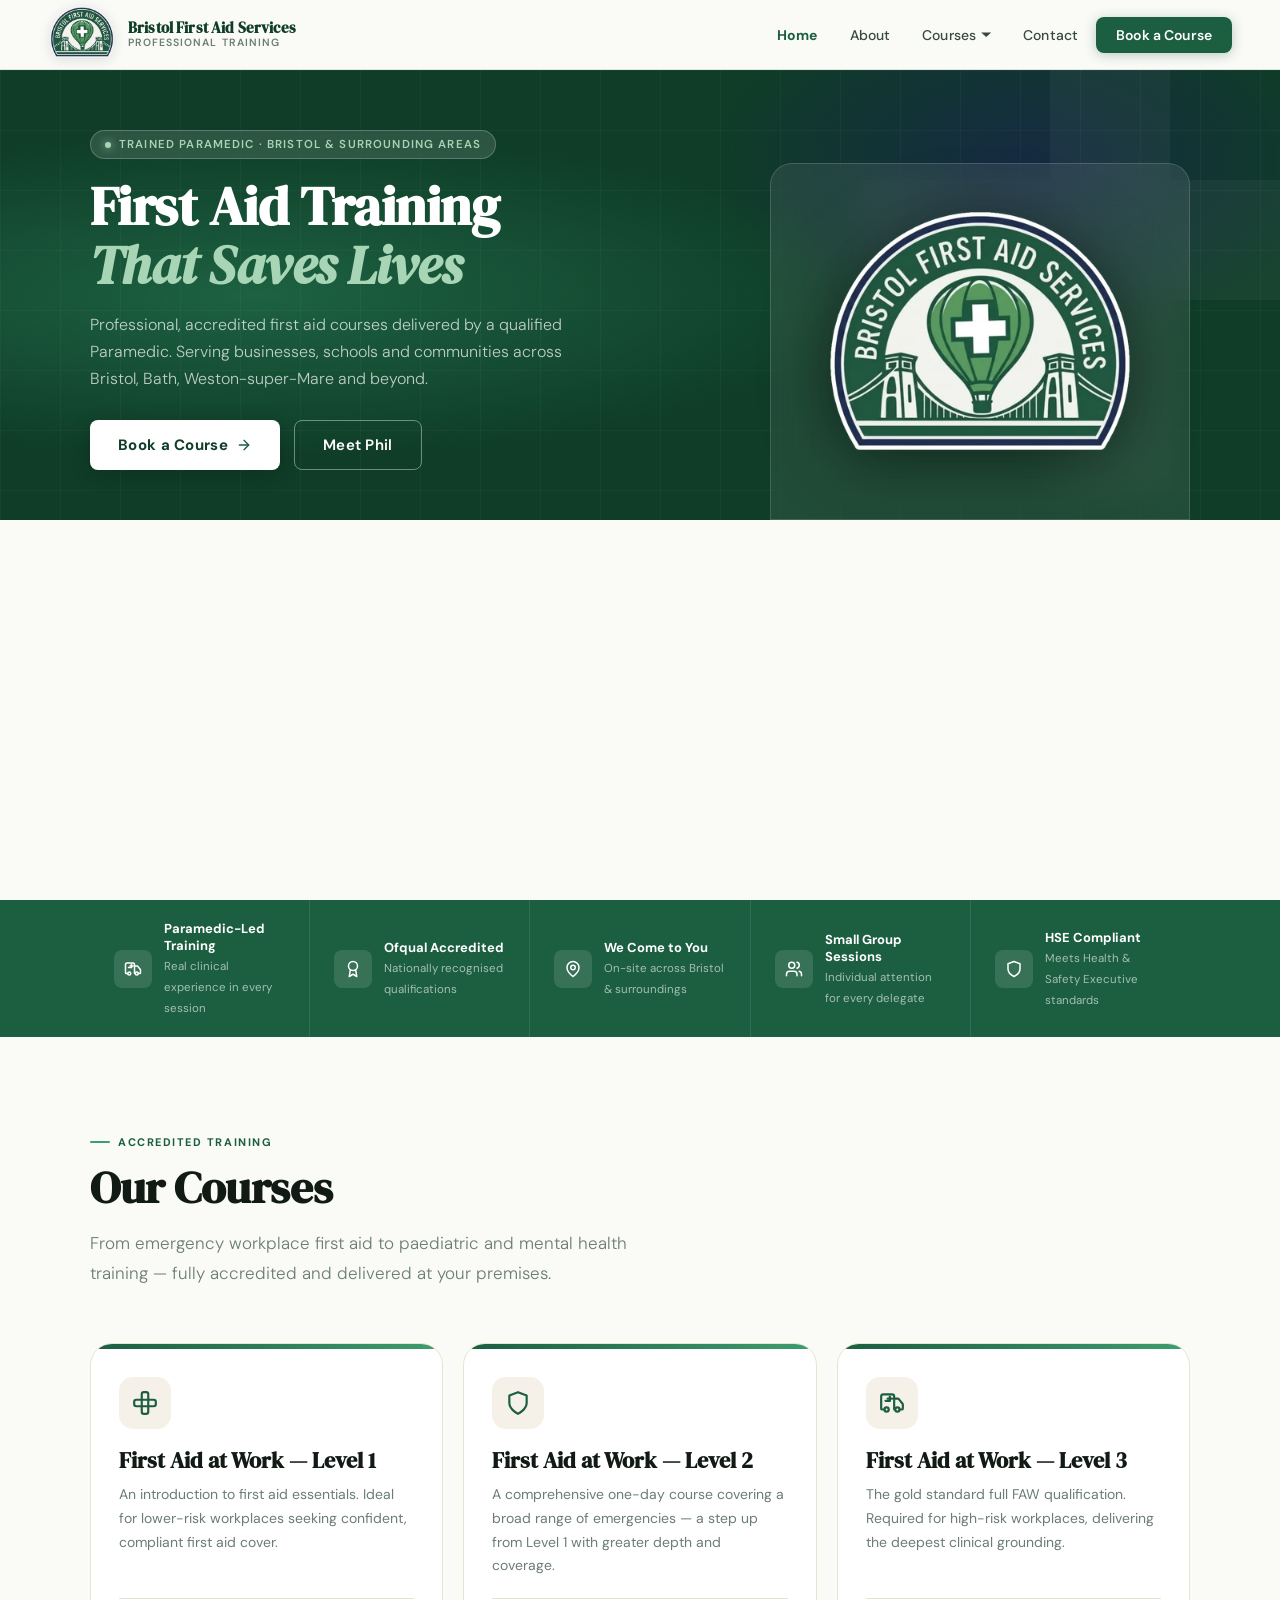
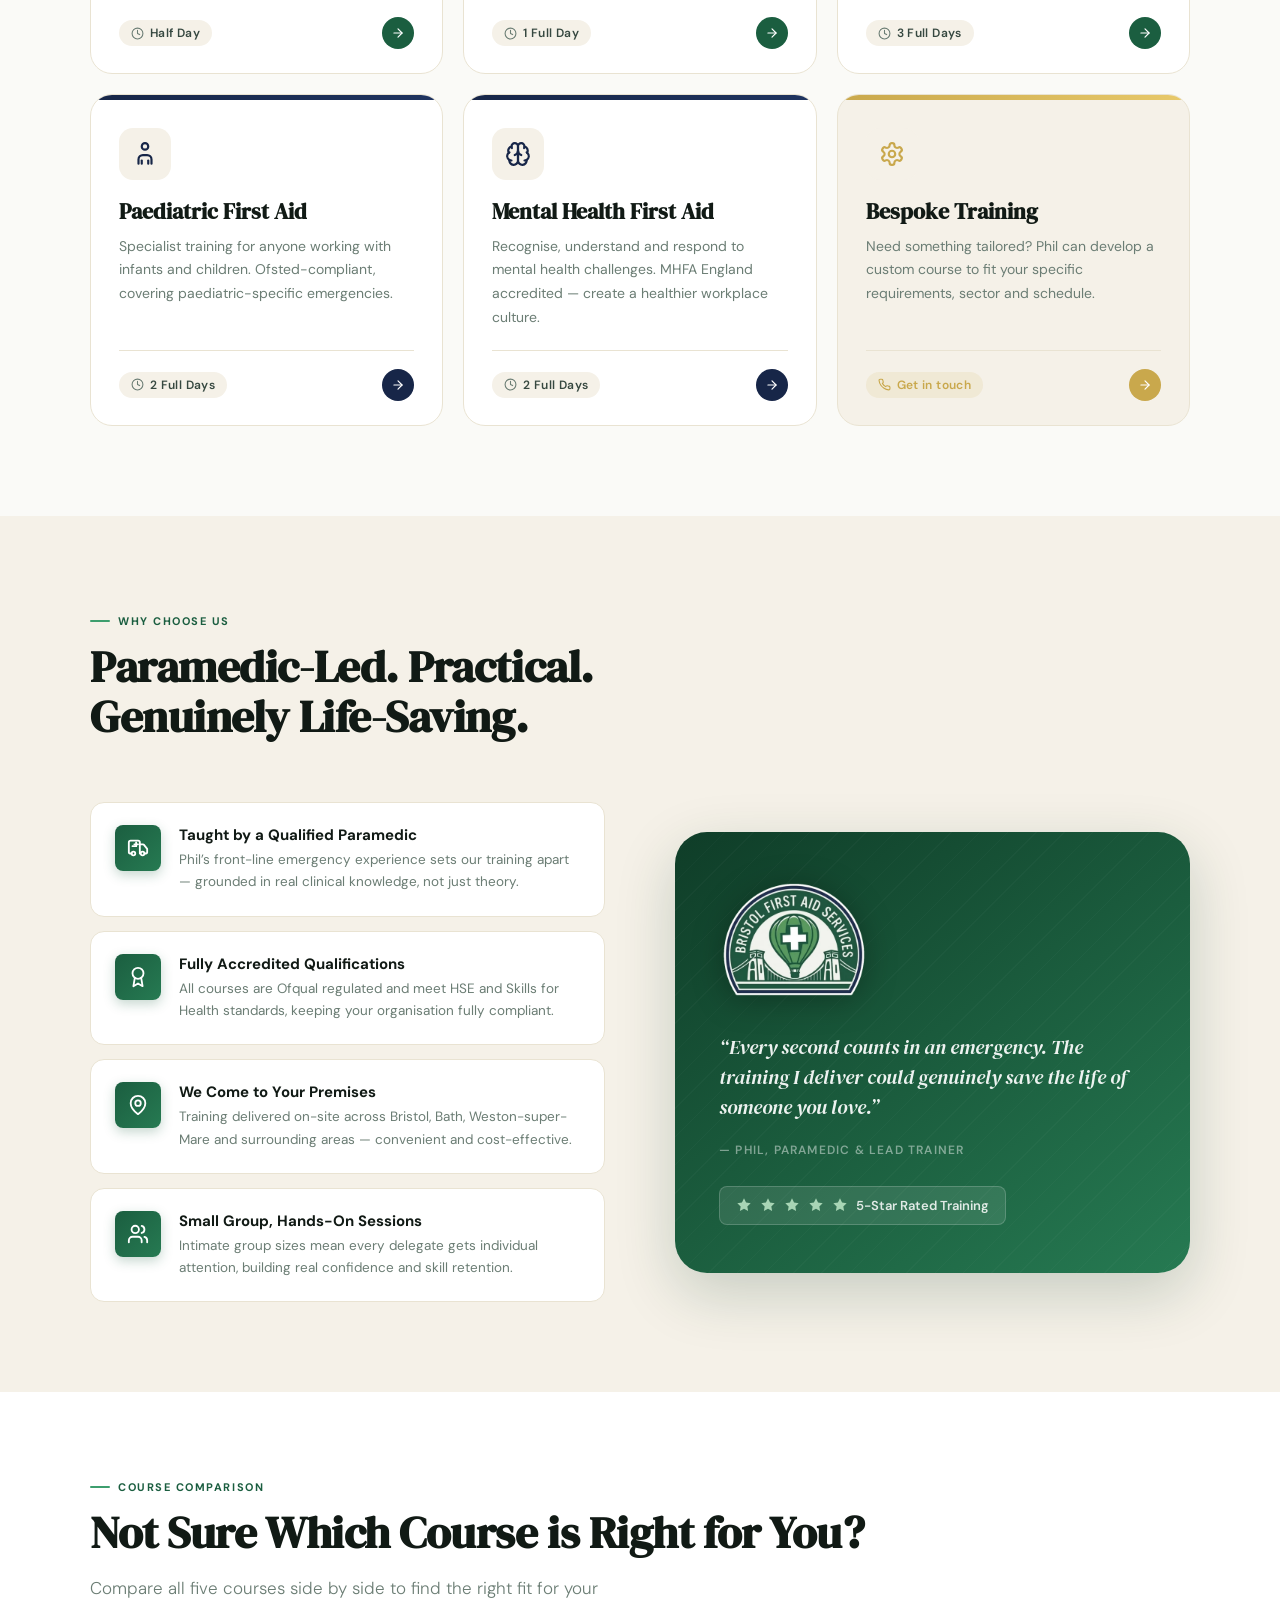
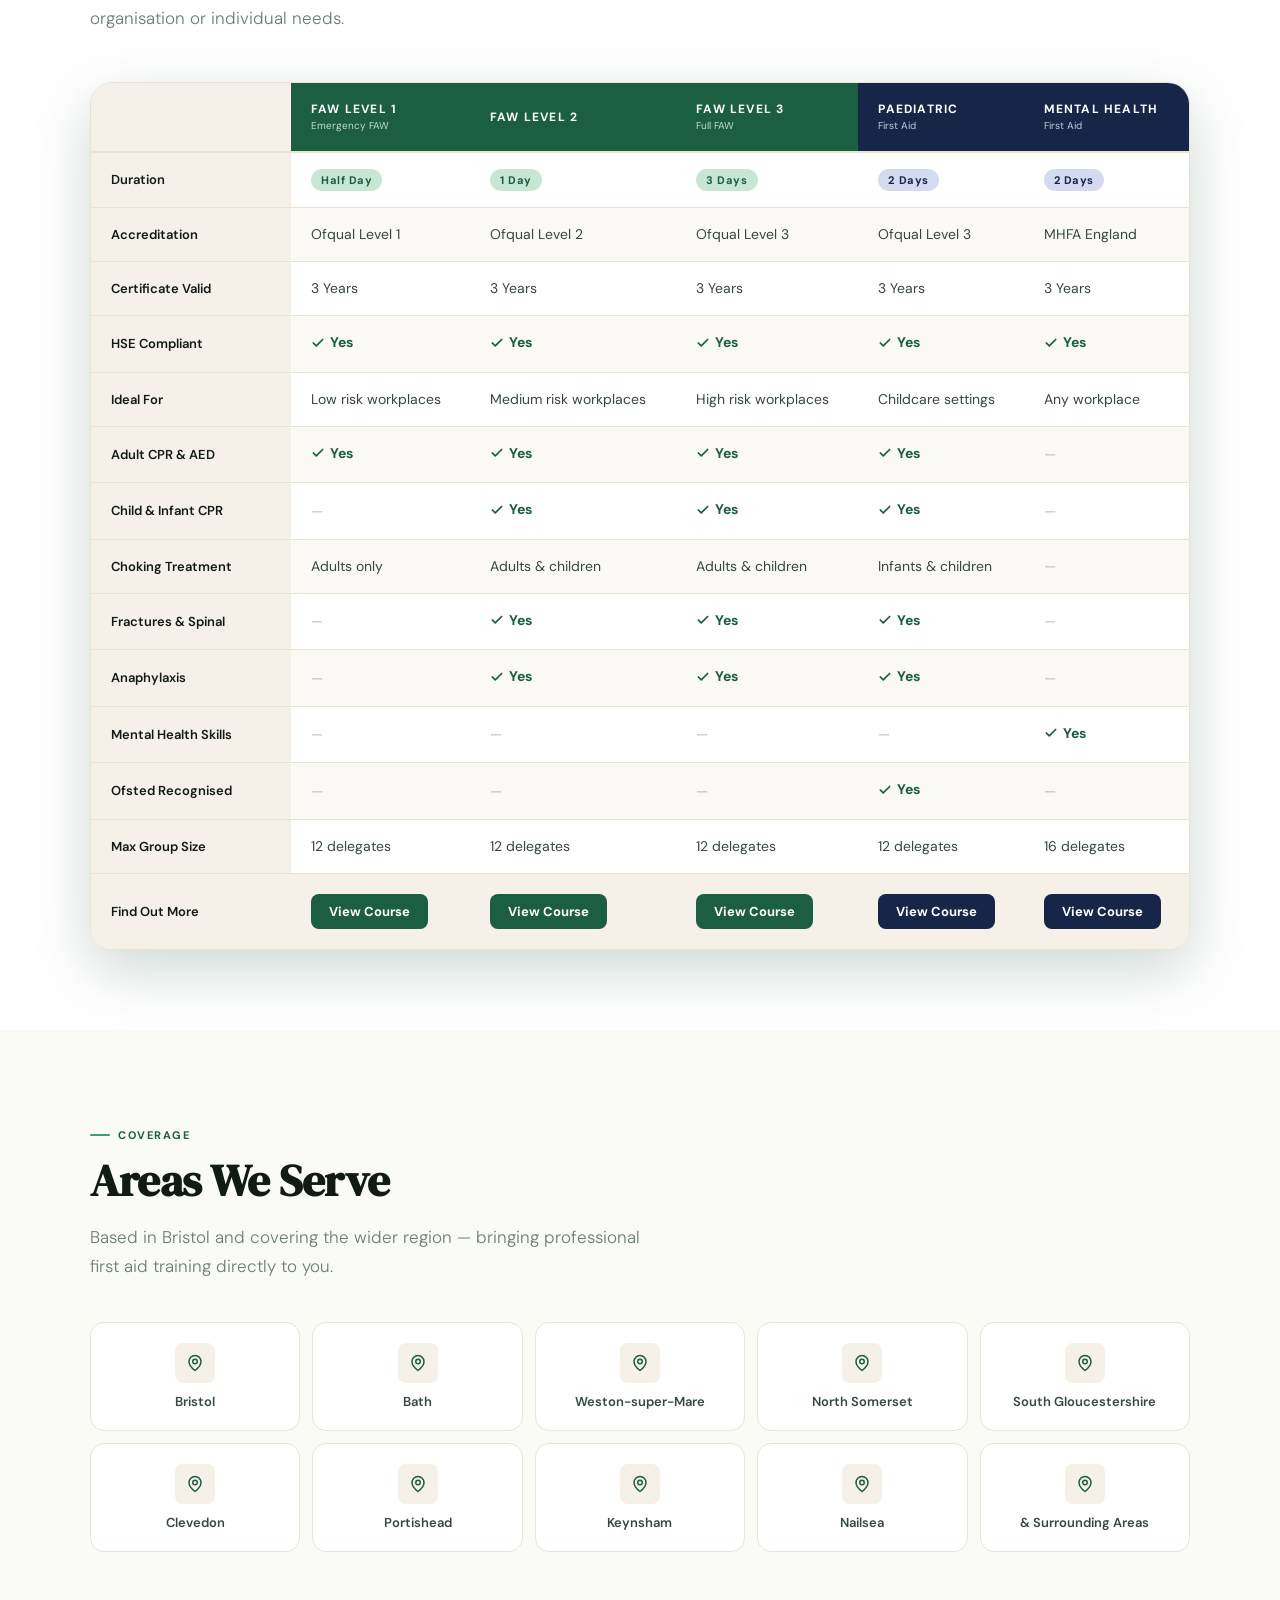
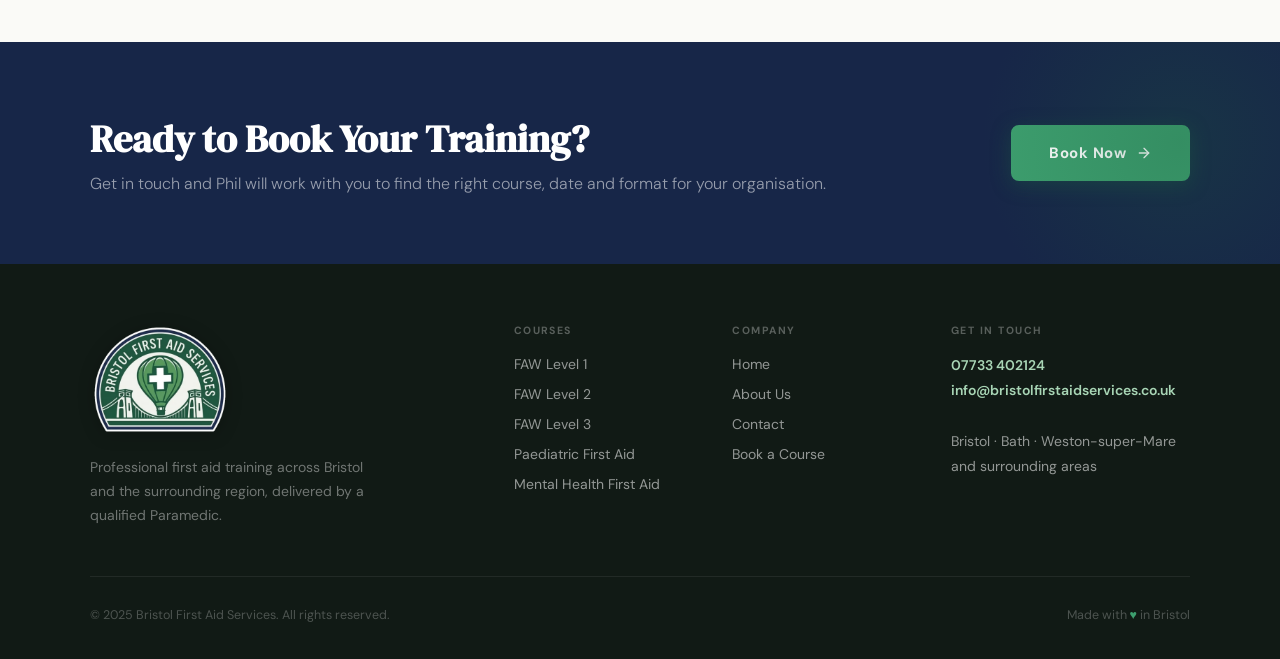
==== index.html @ 0de76e57 "Add files via upload" ====
<!DOCTYPE html>
<html lang="en">
<head>
<meta charset="UTF-8">
<meta name="viewport" content="width=device-width,initial-scale=1.0">
<meta name="description" content="Professional first aid training across Bristol, Bath and Weston-super-Mare. Delivered by a qualified Paramedic. Ofqual accredited.">
<title>Home | Bristol First Aid Services</title>
<link rel="preconnect" href="https://fonts.googleapis.com">
<link rel="preconnect" href="https://fonts.gstatic.com" crossorigin>
<link href="https://fonts.googleapis.com/css2?family=DM+Serif+Display:ital@0;1&family=DM+Sans:opsz,wght@9..40,300;9..40,400;9..40,500;9..40,600;9..40,700&display=swap" rel="stylesheet">
<link rel="stylesheet" href="assets/style.css">
</head>
<body>
<svg xmlns="http://www.w3.org/2000/svg" style="display:none" aria-hidden="true">
<defs>
<symbol id="ico-shield" viewBox="0 0 24 24" fill="none" stroke="currentColor" stroke-width="2" stroke-linecap="round" stroke-linejoin="round"><path d="M12 22s8-4 8-10V5l-8-3-8 3v7c0 6 8 10 8 10z"/></symbol>
<symbol id="ico-cross" viewBox="0 0 24 24" fill="none" stroke="currentColor" stroke-width="2" stroke-linecap="round" stroke-linejoin="round"><rect x="9" y="2" width="6" height="20" rx="2"/><rect x="2" y="9" width="20" height="6" rx="2"/></symbol>
<symbol id="ico-brain" viewBox="0 0 24 24" fill="none" stroke="currentColor" stroke-width="2" stroke-linecap="round" stroke-linejoin="round"><path d="M12 5a3 3 0 1 0-5.997.125 4 4 0 0 0-2.526 5.77 4 4 0 0 0 .556 6.588A4 4 0 1 0 12 18Z"/><path d="M12 5a3 3 0 1 1 5.997.125 4 4 0 0 1 2.526 5.77 4 4 0 0 1-.556 6.588A4 4 0 1 1 12 18Z"/><path d="M15 13a4.5 4.5 0 0 1-3-4 4.5 4.5 0 0 1-3 4"/><path d="M17.599 6.5a3 3 0 0 0 .399-1.375"/><path d="M6.003 5.125A3 3 0 0 0 6.401 6.5"/><path d="M3.477 10.896a4 4 0 0 1 .585-.396"/><path d="M19.938 10.5a4 4 0 0 1 .585.396"/><path d="M6 18a4 4 0 0 1-1.967-.516"/><path d="M19.967 17.484A4 4 0 0 1 18 18"/></symbol>
<symbol id="ico-child" viewBox="0 0 24 24" fill="none" stroke="currentColor" stroke-width="2" stroke-linecap="round" stroke-linejoin="round"><circle cx="12" cy="5" r="3"/><path d="M6 21v-4a4 4 0 0 1 4-4h4a4 4 0 0 1 4 4v4"/><path d="M9 21v-3"/><path d="M15 21v-3"/></symbol>
<symbol id="ico-clock" viewBox="0 0 24 24" fill="none" stroke="currentColor" stroke-width="2" stroke-linecap="round" stroke-linejoin="round"><circle cx="12" cy="12" r="10"/><polyline points="12 6 12 12 16 14"/></symbol>
<symbol id="ico-award" viewBox="0 0 24 24" fill="none" stroke="currentColor" stroke-width="2" stroke-linecap="round" stroke-linejoin="round"><circle cx="12" cy="8" r="6"/><path d="M15.477 12.89 17 22l-5-3-5 3 1.523-9.11"/></symbol>
<symbol id="ico-pin" viewBox="0 0 24 24" fill="none" stroke="currentColor" stroke-width="2" stroke-linecap="round" stroke-linejoin="round"><path d="M20 10c0 6-8 12-8 12s-8-6-8-12a8 8 0 0 1 16 0Z"/><circle cx="12" cy="10" r="3"/></symbol>
<symbol id="ico-users" viewBox="0 0 24 24" fill="none" stroke="currentColor" stroke-width="2" stroke-linecap="round" stroke-linejoin="round"><path d="M16 21v-2a4 4 0 0 0-4-4H6a4 4 0 0 0-4 4v2"/><circle cx="9" cy="7" r="4"/><path d="M22 21v-2a4 4 0 0 0-3-3.87"/><path d="M16 3.13a4 4 0 0 1 0 7.75"/></symbol>
<symbol id="ico-refresh" viewBox="0 0 24 24" fill="none" stroke="currentColor" stroke-width="2" stroke-linecap="round" stroke-linejoin="round"><path d="M3 12a9 9 0 0 1 9-9 9.75 9.75 0 0 1 6.74 2.74L21 8"/><path d="M21 3v5h-5"/><path d="M21 12a9 9 0 0 1-9 9 9.75 9.75 0 0 1-6.74-2.74L3 16"/><path d="M8 16H3v5"/></symbol>
<symbol id="ico-ambulance" viewBox="0 0 24 24" fill="none" stroke="currentColor" stroke-width="2" stroke-linecap="round" stroke-linejoin="round"><path d="M10 10H6"/><path d="M14 18V6a2 2 0 0 0-2-2H4a2 2 0 0 0-2 2v11a1 1 0 0 0 1 1h2"/><path d="M19 18h2a1 1 0 0 0 1-1v-3.65a1 1 0 0 0-.22-.624l-3.48-4.35A1 1 0 0 0 17.52 8H14"/><circle cx="17" cy="18" r="2"/><circle cx="7" cy="18" r="2"/><path d="M8 8h4"/><path d="M10 6v4"/></symbol>
<symbol id="ico-check" viewBox="0 0 24 24" fill="none" stroke="currentColor" stroke-width="3" stroke-linecap="round" stroke-linejoin="round"><polyline points="20 6 9 17 4 12"/></symbol>
<symbol id="ico-phone" viewBox="0 0 24 24" fill="none" stroke="currentColor" stroke-width="2" stroke-linecap="round" stroke-linejoin="round"><path d="M22 16.92v3a2 2 0 0 1-2.18 2 19.79 19.79 0 0 1-8.63-3.07A19.5 19.5 0 0 1 4.99 13a19.79 19.79 0 0 1-3.07-8.67A2 2 0 0 1 3.9 2.18h3a2 2 0 0 1 2 1.72c.127.96.361 1.903.7 2.81a2 2 0 0 1-.45 2.11L8.09 9.91a16 16 0 0 0 6 6l1.09-1.09a2 2 0 0 1 2.11-.45c.907.339 1.85.573 2.81.7A2 2 0 0 1 22 16.92z"/></symbol>
<symbol id="ico-mail" viewBox="0 0 24 24" fill="none" stroke="currentColor" stroke-width="2" stroke-linecap="round" stroke-linejoin="round"><rect width="20" height="16" x="2" y="4" rx="2"/><path d="m22 7-8.97 5.7a1.94 1.94 0 0 1-2.06 0L2 7"/></symbol>
<symbol id="ico-arrow-right" viewBox="0 0 24 24" fill="none" stroke="currentColor" stroke-width="2" stroke-linecap="round" stroke-linejoin="round"><path d="M5 12h14"/><path d="m12 5 7 7-7 7"/></symbol>
<symbol id="ico-star" viewBox="0 0 24 24" fill="currentColor" stroke="none"><polygon points="12 2 15.09 8.26 22 9.27 17 14.14 18.18 21.02 12 17.77 5.82 21.02 7 14.14 2 9.27 8.91 8.26 12 2"/></symbol>
<symbol id="ico-settings" viewBox="0 0 24 24" fill="none" stroke="currentColor" stroke-width="2" stroke-linecap="round" stroke-linejoin="round"><path d="M12.22 2h-.44a2 2 0 0 0-2 2v.18a2 2 0 0 1-1 1.73l-.43.25a2 2 0 0 1-2 0l-.15-.08a2 2 0 0 0-2.73.73l-.22.38a2 2 0 0 0 .73 2.73l.15.1a2 2 0 0 1 1 1.72v.51a2 2 0 0 1-1 1.74l-.15.09a2 2 0 0 0-.73 2.73l.22.38a2 2 0 0 0 2.73.73l.15-.08a2 2 0 0 1 2 0l.43.25a2 2 0 0 1 1 1.73V20a2 2 0 0 0 2 2h.44a2 2 0 0 0 2-2v-.18a2 2 0 0 1 1-1.73l.43-.25a2 2 0 0 1 2 0l.15.08a2 2 0 0 0 2.73-.73l.22-.39a2 2 0 0 0-.73-2.73l-.15-.08a2 2 0 0 1-1-1.74v-.5a2 2 0 0 1 1-1.74l.15-.09a2 2 0 0 0 .73-2.73l-.22-.38a2 2 0 0 0-2.73-.73l-.15.08a2 2 0 0 1-2 0l-.43-.25a2 2 0 0 1-1-1.73V4a2 2 0 0 0-2-2z"/><circle cx="12" cy="12" r="3"/></symbol>
</defs>
</svg>
<nav id="main-nav">
  <a class="nav-logo" href="index.html">
    <picture><source srcset="assets/logo.webp" type="image/webp"><img src="assets/logo.png" alt="Bristol First Aid Services" width="200" height="164"></picture>
    <div class="nav-logo-text">
      <strong>Bristol First Aid Services</strong>
      <span>Professional Training</span>
    </div>
  </a>
  <ul class="nav-links">
    <li><a href="index.html">Home</a></li>
    <li><a href="about.html">About</a></li>
    <li class="dropdown">
      <a href="#" aria-haspopup="true">Courses</a>
      <ul class="dropdown-menu" role="menu">
        <li><a href="fa-level1.html" role="menuitem">
          <span class="menu-icon"><svg width="14" height="14" style="color:var(--forest)"><use href="#ico-cross"/></svg></span>
          First Aid at Work &mdash; Level 1
        </a></li>
        <li><a href="fa-level2.html" role="menuitem">
          <span class="menu-icon"><svg width="14" height="14" style="color:var(--forest)"><use href="#ico-cross"/></svg></span>
          First Aid at Work &mdash; Level 2
        </a></li>
        <li><a href="fa-level3.html" role="menuitem">
          <span class="menu-icon"><svg width="14" height="14" style="color:var(--forest)"><use href="#ico-cross"/></svg></span>
          First Aid at Work &mdash; Level 3
        </a></li>
        <li><a href="paediatric.html" role="menuitem">
          <span class="menu-icon"><svg width="14" height="14" style="color:var(--navy)"><use href="#ico-child"/></svg></span>
          Paediatric First Aid
        </a></li>
        <li><a href="mental-health.html" role="menuitem">
          <span class="menu-icon"><svg width="14" height="14" style="color:var(--navy)"><use href="#ico-brain"/></svg></span>
          Mental Health First Aid
        </a></li>
      </ul>
    </li>
    <li><a href="contact.html">Contact</a></li>
    <li><a href="contact.html" class="nav-cta">Book a Course</a></li>
  </ul>
</nav>
<div class="page-wrap">

<div class="hero">
  <div class="hero-mesh"></div>
  <div class="hero-grid"></div>
  <svg class="hero-cross" viewBox="0 0 500 500" aria-hidden="true"><rect x="190" y="0" width="120" height="500" fill="white"/><rect x="0" y="190" width="500" height="120" fill="white"/></svg>
  <div class="hero-inner">
    <div class="hero-mobile-logo"><picture><source srcset="assets/logo.webp" type="image/webp"><img src="assets/logo.png" alt="Bristol First Aid Services" width="280" height="222"></picture></div>
    <div class="hero-content">
      <div class="hero-pill">
        <span class="hero-pill-dot"></span>
        Trained Paramedic &middot; Bristol &amp; Surrounding Areas
      </div>
      <h1>First Aid Training<br><em>That Saves Lives</em></h1>
      <p class="hero-desc">Professional, accredited first aid courses delivered by a qualified Paramedic. Serving businesses, schools and communities across Bristol, Bath, Weston-super-Mare and beyond.</p>
      <div class="hero-btns">
        <a href="contact.html" class="btn-hero-primary">
          Book a Course
          <svg width="16" height="16" style="color:var(--forest)"><use href="#ico-arrow-right"/></svg>
        </a>
        <a href="about.html" class="btn-hero-outline">Meet Phil</a>
      </div>
    </div>
    <div class="hero-panel">
      <div class="hero-logo-wrap">
        <picture><source srcset="assets/logo.webp" type="image/webp"><img src="assets/logo.png" alt="Bristol First Aid Services logo" width="200" height="164"></picture>
      </div>
      </div>
    </div>
  </div>
</div>
<div class="trust-bar">
  <div class="trust-inner">
    <div class="trust-item">
      <div class="trust-icon-wrap"><svg width="18" height="18" style="color:white"><use href="#ico-ambulance"/></svg></div>
      <div><strong>Paramedic-Led Training</strong><span>Real clinical experience in every session</span></div>
    </div>
    <div class="trust-item">
      <div class="trust-icon-wrap"><svg width="18" height="18" style="color:white"><use href="#ico-award"/></svg></div>
      <div><strong>Ofqual Accredited</strong><span>Nationally recognised qualifications</span></div>
    </div>
    <div class="trust-item">
      <div class="trust-icon-wrap"><svg width="18" height="18" style="color:white"><use href="#ico-pin"/></svg></div>
      <div><strong>We Come to You</strong><span>On-site across Bristol &amp; surroundings</span></div>
    </div>
    <div class="trust-item">
      <div class="trust-icon-wrap"><svg width="18" height="18" style="color:white"><use href="#ico-users"/></svg></div>
      <div><strong>Small Group Sessions</strong><span>Individual attention for every delegate</span></div>
    </div>
    <div class="trust-item">
      <div class="trust-icon-wrap"><svg width="18" height="18" style="color:white"><use href="#ico-shield"/></svg></div>
      <div><strong>HSE Compliant</strong><span>Meets Health &amp; Safety Executive standards</span></div>
    </div>
  </div>
</div>

<div class="section fade-in">
  <div class="container">
    <div class="eyebrow">Accredited Training</div>
    <h2 class="section-heading">Our Courses</h2>
    <p class="section-lead">From emergency workplace first aid to paediatric and mental health training &mdash; fully accredited and delivered at your premises.</p>
    <div class="courses-grid">

      <a class="course-card" href="fa-level1.html">
        <div class="card-stripe"></div>
        <div class="card-body">
          <div class="card-icon-wrap"><svg width="26" height="26" style="color:var(--forest)"><use href="#ico-cross"/></svg></div>
          <h3>First Aid at Work &mdash; Level 1</h3>
          <p>An introduction to first aid essentials. Ideal for lower-risk workplaces seeking confident, compliant first aid cover.</p>
          <div class="card-meta">
            <div class="card-duration"><svg width="13" height="13" style="color:var(--ink-light)"><use href="#ico-clock"/></svg> Half Day</div>
            <div class="card-arrow"><svg width="14" height="14" style="color:white"><use href="#ico-arrow-right"/></svg></div>
          </div>
        </div>
      </a>

      <a class="course-card" href="fa-level2.html">
        <div class="card-stripe"></div>
        <div class="card-body">
          <div class="card-icon-wrap"><svg width="26" height="26" style="color:var(--forest)"><use href="#ico-shield"/></svg></div>
          <h3>First Aid at Work &mdash; Level 2</h3>
          <p>A comprehensive one-day course covering a broad range of emergencies &mdash; a step up from Level 1 with greater depth and coverage.</p>
          <div class="card-meta">
            <div class="card-duration"><svg width="13" height="13" style="color:var(--ink-light)"><use href="#ico-clock"/></svg> 1 Full Day</div>
            <div class="card-arrow"><svg width="14" height="14" style="color:white"><use href="#ico-arrow-right"/></svg></div>
          </div>
        </div>
      </a>

      <a class="course-card" href="fa-level3.html">
        <div class="card-stripe"></div>
        <div class="card-body">
          <div class="card-icon-wrap"><svg width="26" height="26" style="color:var(--forest)"><use href="#ico-ambulance"/></svg></div>
          <h3>First Aid at Work &mdash; Level 3</h3>
          <p>The gold standard full FAW qualification. Required for high-risk workplaces, delivering the deepest clinical grounding.</p>
          <div class="card-meta">
            <div class="card-duration"><svg width="13" height="13" style="color:var(--ink-light)"><use href="#ico-clock"/></svg> 3 Full Days</div>
            <div class="card-arrow"><svg width="14" height="14" style="color:white"><use href="#ico-arrow-right"/></svg></div>
          </div>
        </div>
      </a>

      <a class="course-card" href="paediatric.html">
        <div class="card-stripe navy-stripe"></div>
        <div class="card-body">
          <div class="card-icon-wrap"><svg width="26" height="26" style="color:var(--navy)"><use href="#ico-child"/></svg></div>
          <h3>Paediatric First Aid</h3>
          <p>Specialist training for anyone working with infants and children. Ofsted-compliant, covering paediatric-specific emergencies.</p>
          <div class="card-meta">
            <div class="card-duration"><svg width="13" height="13" style="color:var(--ink-light)"><use href="#ico-clock"/></svg> 2 Full Days</div>
            <div class="card-arrow" style="background:var(--navy)"><svg width="14" height="14" style="color:white"><use href="#ico-arrow-right"/></svg></div>
          </div>
        </div>
      </a>

      <a class="course-card" href="mental-health.html">
        <div class="card-stripe navy-stripe"></div>
        <div class="card-body">
          <div class="card-icon-wrap"><svg width="26" height="26" style="color:var(--navy)"><use href="#ico-brain"/></svg></div>
          <h3>Mental Health First Aid</h3>
          <p>Recognise, understand and respond to mental health challenges. MHFA England accredited &mdash; create a healthier workplace culture.</p>
          <div class="card-meta">
            <div class="card-duration"><svg width="13" height="13" style="color:var(--ink-light)"><use href="#ico-clock"/></svg> 2 Full Days</div>
            <div class="card-arrow" style="background:var(--navy)"><svg width="14" height="14" style="color:white"><use href="#ico-arrow-right"/></svg></div>
          </div>
        </div>
      </a>

      <a class="course-card" href="contact.html" style="background:var(--cream)">
        <div class="card-stripe" style="background:linear-gradient(90deg,var(--gold),#e8c96a)"></div>
        <div class="card-body">
          <div class="card-icon-wrap"><svg width="26" height="26" style="color:var(--gold)"><use href="#ico-settings"/></svg></div>
          <h3>Bespoke Training</h3>
          <p>Need something tailored? Phil can develop a custom course to fit your specific requirements, sector and schedule.</p>
          <div class="card-meta">
            <div class="card-duration" style="color:var(--gold);background:rgba(201,168,76,.12)"><svg width="13" height="13"><use href="#ico-phone"/></svg> Get in touch</div>
            <div class="card-arrow" style="background:var(--gold)"><svg width="14" height="14" style="color:white"><use href="#ico-arrow-right"/></svg></div>
          </div>
        </div>
      </a>

    </div>
  </div>
</div>

<div class="section section-alt fade-in-2">
  <div class="container">
    <div class="eyebrow">Why Choose Us</div>
    <h2 class="section-heading">Paramedic-Led. Practical.<br>Genuinely Life-Saving.</h2>
    <div class="why-layout">
      <div class="why-cards">
        <div class="why-card">
          <div class="why-card-icon"><svg width="22" height="22" style="color:white"><use href="#ico-ambulance"/></svg></div>
          <div>
            <h4>Taught by a Qualified Paramedic</h4>
            <p>Phil&rsquo;s front-line emergency experience sets our training apart &mdash; grounded in real clinical knowledge, not just theory.</p>
          </div>
        </div>
        <div class="why-card">
          <div class="why-card-icon"><svg width="22" height="22" style="color:white"><use href="#ico-award"/></svg></div>
          <div>
            <h4>Fully Accredited Qualifications</h4>
            <p>All courses are Ofqual regulated and meet HSE and Skills for Health standards, keeping your organisation fully compliant.</p>
          </div>
        </div>
        <div class="why-card">
          <div class="why-card-icon"><svg width="22" height="22" style="color:white"><use href="#ico-pin"/></svg></div>
          <div>
            <h4>We Come to Your Premises</h4>
            <p>Training delivered on-site across Bristol, Bath, Weston-super-Mare and surrounding areas &mdash; convenient and cost-effective.</p>
          </div>
        </div>
        <div class="why-card">
          <div class="why-card-icon"><svg width="22" height="22" style="color:white"><use href="#ico-users"/></svg></div>
          <div>
            <h4>Small Group, Hands-On Sessions</h4>
            <p>Intimate group sizes mean every delegate gets individual attention, building real confidence and skill retention.</p>
          </div>
        </div>
      </div>
      <div>
        <div class="why-card-panel">
          <div class="why-panel-pattern"></div>
          <div class="why-panel-content">
            <picture><source srcset="assets/logo.webp" type="image/webp"><img class="why-logo" src="assets/logo.png" alt="Bristol First Aid Services" width="200" height="164"></picture>
            <p class="why-quote">&ldquo;Every second counts in an emergency. The training I deliver could genuinely save the life of someone you love.&rdquo;</p>
            <p class="why-cite">&mdash; Phil, Paramedic &amp; Lead Trainer</p>
            <div class="why-badge">
              <svg width="16" height="16" style="color:var(--accent)"><use href="#ico-star"/></svg>
              <svg width="16" height="16" style="color:var(--accent)"><use href="#ico-star"/></svg>
              <svg width="16" height="16" style="color:var(--accent)"><use href="#ico-star"/></svg>
              <svg width="16" height="16" style="color:var(--accent)"><use href="#ico-star"/></svg>
              <svg width="16" height="16" style="color:var(--accent)"><use href="#ico-star"/></svg>
              <span>5-Star Rated Training</span>
            </div>
          </div>
        </div>
      </div>
    </div>
  </div>
</div>

<div class="compare-section">
  <div class="container">
    <div class="eyebrow">Course Comparison</div>
    <h2 class="section-heading">Not Sure Which Course is Right for You?</h2>
    <p class="section-lead">Compare all five courses side by side to find the right fit for your organisation or individual needs.</p>
    <div class="compare-wrap">
      <table class="compare-table" role="table">
        <thead>
          <tr>
            <th scope="col"></th>
            <th scope="col" class="col-green">FAW Level 1<br><span style="font-weight:400;opacity:.75;font-size:10px;letter-spacing:0;text-transform:none">Emergency FAW</span></th>
            <th scope="col" class="col-green">FAW Level 2</th>
            <th scope="col" class="col-green">FAW Level 3<br><span style="font-weight:400;opacity:.75;font-size:10px;letter-spacing:0;text-transform:none">Full FAW</span></th>
            <th scope="col" class="col-navy">Paediatric<br><span style="font-weight:400;opacity:.75;font-size:10px;letter-spacing:0;text-transform:none">First Aid</span></th>
            <th scope="col" class="col-navy">Mental Health<br><span style="font-weight:400;opacity:.75;font-size:10px;letter-spacing:0;text-transform:none">First Aid</span></th>
          </tr>
        </thead>
        <tbody>
          <tr>
            <td>Duration</td>
            <td><span class="compare-badge badge-green">Half Day</span></td>
            <td><span class="compare-badge badge-green">1 Day</span></td>
            <td><span class="compare-badge badge-green">3 Days</span></td>
            <td><span class="compare-badge badge-navy">2 Days</span></td>
            <td><span class="compare-badge badge-navy">2 Days</span></td>
          </tr>
          <tr>
            <td>Accreditation</td>
            <td>Ofqual Level 1</td>
            <td>Ofqual Level 2</td>
            <td>Ofqual Level 3</td>
            <td>Ofqual Level 3</td>
            <td>MHFA England</td>
          </tr>
          <tr>
            <td>Certificate Valid</td>
            <td>3 Years</td>
            <td>3 Years</td>
            <td>3 Years</td>
            <td>3 Years</td>
            <td>3 Years</td>
          </tr>
          <tr>
            <td>HSE Compliant</td>
            <td><span class="compare-yes"><svg width="14" height="14"><use href="#ico-check"/></svg> Yes</span></td>
            <td><span class="compare-yes"><svg width="14" height="14"><use href="#ico-check"/></svg> Yes</span></td>
            <td><span class="compare-yes"><svg width="14" height="14"><use href="#ico-check"/></svg> Yes</span></td>
            <td><span class="compare-yes"><svg width="14" height="14"><use href="#ico-check"/></svg> Yes</span></td>
            <td><span class="compare-yes"><svg width="14" height="14"><use href="#ico-check"/></svg> Yes</span></td>
          </tr>
          <tr>
            <td>Ideal For</td>
            <td>Low risk workplaces</td>
            <td>Medium risk workplaces</td>
            <td>High risk workplaces</td>
            <td>Childcare settings</td>
            <td>Any workplace</td>
          </tr>
          <tr>
            <td>Adult CPR &amp; AED</td>
            <td><span class="compare-yes"><svg width="14" height="14"><use href="#ico-check"/></svg> Yes</span></td>
            <td><span class="compare-yes"><svg width="14" height="14"><use href="#ico-check"/></svg> Yes</span></td>
            <td><span class="compare-yes"><svg width="14" height="14"><use href="#ico-check"/></svg> Yes</span></td>
            <td><span class="compare-yes"><svg width="14" height="14"><use href="#ico-check"/></svg> Yes</span></td>
            <td><span class="compare-no">—</span></td>
          </tr>
          <tr>
            <td>Child &amp; Infant CPR</td>
            <td><span class="compare-no">—</span></td>
            <td><span class="compare-yes"><svg width="14" height="14"><use href="#ico-check"/></svg> Yes</span></td>
            <td><span class="compare-yes"><svg width="14" height="14"><use href="#ico-check"/></svg> Yes</span></td>
            <td><span class="compare-yes"><svg width="14" height="14"><use href="#ico-check"/></svg> Yes</span></td>
            <td><span class="compare-no">—</span></td>
          </tr>
          <tr>
            <td>Choking Treatment</td>
            <td>Adults only</td>
            <td>Adults &amp; children</td>
            <td>Adults &amp; children</td>
            <td>Infants &amp; children</td>
            <td><span class="compare-no">—</span></td>
          </tr>
          <tr>
            <td>Fractures &amp; Spinal</td>
            <td><span class="compare-no">—</span></td>
            <td><span class="compare-yes"><svg width="14" height="14"><use href="#ico-check"/></svg> Yes</span></td>
            <td><span class="compare-yes"><svg width="14" height="14"><use href="#ico-check"/></svg> Yes</span></td>
            <td><span class="compare-yes"><svg width="14" height="14"><use href="#ico-check"/></svg> Yes</span></td>
            <td><span class="compare-no">—</span></td>
          </tr>
          <tr>
            <td>Anaphylaxis</td>
            <td><span class="compare-no">—</span></td>
            <td><span class="compare-yes"><svg width="14" height="14"><use href="#ico-check"/></svg> Yes</span></td>
            <td><span class="compare-yes"><svg width="14" height="14"><use href="#ico-check"/></svg> Yes</span></td>
            <td><span class="compare-yes"><svg width="14" height="14"><use href="#ico-check"/></svg> Yes</span></td>
            <td><span class="compare-no">—</span></td>
          </tr>
          <tr>
            <td>Mental Health Skills</td>
            <td><span class="compare-no">—</span></td>
            <td><span class="compare-no">—</span></td>
            <td><span class="compare-no">—</span></td>
            <td><span class="compare-no">—</span></td>
            <td><span class="compare-yes"><svg width="14" height="14"><use href="#ico-check"/></svg> Yes</span></td>
          </tr>
          <tr>
            <td>Ofsted Recognised</td>
            <td><span class="compare-no">—</span></td>
            <td><span class="compare-no">—</span></td>
            <td><span class="compare-no">—</span></td>
            <td><span class="compare-yes"><svg width="14" height="14"><use href="#ico-check"/></svg> Yes</span></td>
            <td><span class="compare-no">—</span></td>
          </tr>
          <tr>
            <td>Max Group Size</td>
            <td>12 delegates</td>
            <td>12 delegates</td>
            <td>12 delegates</td>
            <td>12 delegates</td>
            <td>16 delegates</td>
          </tr>
          <tr class="compare-cta-row">
            <td>Find Out More</td>
            <td><a href="fa-level1.html" class="compare-link green">View Course</a></td>
            <td><a href="fa-level2.html" class="compare-link green">View Course</a></td>
            <td><a href="fa-level3.html" class="compare-link green">View Course</a></td>
            <td><a href="paediatric.html" class="compare-link navy">View Course</a></td>
            <td><a href="mental-health.html" class="compare-link navy">View Course</a></td>
          </tr>
        </tbody>
      </table>
    </div>
  </div>
</div>

<div class="section fade-in-3">
  <div class="container">
    <div class="eyebrow">Coverage</div>
    <h2 class="section-heading">Areas We Serve</h2>
    <p class="section-lead">Based in Bristol and covering the wider region &mdash; bringing professional first aid training directly to you.</p>
    <div class="areas-grid">
      <div class="area-card"><div class="area-icon-wrap"><svg width="18" height="18" style="color:var(--forest)"><use href="#ico-pin"/></svg></div><span>Bristol</span></div>
      <div class="area-card"><div class="area-icon-wrap"><svg width="18" height="18" style="color:var(--forest)"><use href="#ico-pin"/></svg></div><span>Bath</span></div>
      <div class="area-card"><div class="area-icon-wrap"><svg width="18" height="18" style="color:var(--forest)"><use href="#ico-pin"/></svg></div><span>Weston-super-Mare</span></div>
      <div class="area-card"><div class="area-icon-wrap"><svg width="18" height="18" style="color:var(--forest)"><use href="#ico-pin"/></svg></div><span>North Somerset</span></div>
      <div class="area-card"><div class="area-icon-wrap"><svg width="18" height="18" style="color:var(--forest)"><use href="#ico-pin"/></svg></div><span>South Gloucestershire</span></div>
      <div class="area-card"><div class="area-icon-wrap"><svg width="18" height="18" style="color:var(--forest)"><use href="#ico-pin"/></svg></div><span>Clevedon</span></div>
      <div class="area-card"><div class="area-icon-wrap"><svg width="18" height="18" style="color:var(--forest)"><use href="#ico-pin"/></svg></div><span>Portishead</span></div>
      <div class="area-card"><div class="area-icon-wrap"><svg width="18" height="18" style="color:var(--forest)"><use href="#ico-pin"/></svg></div><span>Keynsham</span></div>
      <div class="area-card"><div class="area-icon-wrap"><svg width="18" height="18" style="color:var(--forest)"><use href="#ico-pin"/></svg></div><span>Nailsea</span></div>
      <div class="area-card"><div class="area-icon-wrap"><svg width="18" height="18" style="color:var(--forest)"><use href="#ico-pin"/></svg></div><span>&amp; Surrounding Areas</span></div>
    </div>
  </div>
</div>
<div class="cta-strip">
  <div class="cta-inner">
    <div>
      <h2>Ready to Book Your Training?</h2>
      <p>Get in touch and Phil will work with you to find the right course, date and format for your organisation.</p>
    </div>
    <a href="contact.html" class="btn-cta">Book Now <svg width="16" height="16" style="color:white"><use href="#ico-arrow-right"/></svg></a>
  </div>
</div>
<footer>
  <div class="footer-grid">
    <div class="footer-brand">
      <picture><source srcset="assets/logo.webp" type="image/webp"><img src="assets/logo.png" alt="Bristol First Aid Services" width="200" height="164"></picture>
      <p>Professional first aid training across Bristol and the surrounding region, delivered by a qualified Paramedic.</p>
    </div>
    <div>
      <h5>Courses</h5>
      <ul>
        <li><a href="fa-level1.html">FAW Level 1</a></li>
        <li><a href="fa-level2.html">FAW Level 2</a></li>
        <li><a href="fa-level3.html">FAW Level 3</a></li>
        <li><a href="paediatric.html">Paediatric First Aid</a></li>
        <li><a href="mental-health.html">Mental Health First Aid</a></li>
      </ul>
    </div>
    <div>
      <h5>Company</h5>
      <ul>
        <li><a href="index.html">Home</a></li>
        <li><a href="about.html">About Us</a></li>
        <li><a href="contact.html">Contact</a></li>
        <li><a href="contact.html">Book a Course</a></li>
      </ul>
    </div>
    <div class="footer-contact">
      <h5>Get in Touch</h5>
      <p>
        <a href="tel:07733402124">07733 402124</a><br>
        <a href="mailto:info@bristolfirstaidservices.co.uk">info@bristolfirstaidservices.co.uk</a><br><br>
        Bristol &middot; Bath &middot; Weston-super-Mare<br>and surrounding areas
      </p>
    </div>
  </div>
  <div class="footer-bottom">
    <p>&copy; 2025 Bristol First Aid Services. All rights reserved.</p>
    <p>Made with <span>&hearts;</span> in Bristol</p>
  </div>
</footer>
<script src="assets/main.js"></script>
</body>
</html>
---- assets/style.css ----
/* ── TOKENS ── */
:root{
  --forest:#1B5E40;--forest-dark:#0F3D28;--forest-mid:#267A52;
  --forest-light:#3D9E6E;--forest-pale:#C8E6D4;
  --navy:#172648;--navy-mid:#1F3460;
  --cream:#F5F1E8;--cream-dark:#E9E3D2;--off-white:#FAFAF7;
  --white:#FFFFFF;--ink:#111A15;--ink-mid:#364840;--ink-light:#6B7D74;
  --accent:#A8D5B5;--gold:#C9A84C;
  --r-sm:8px;--r-md:14px;--r-lg:22px;--r-xl:32px;
  --sh-sm:0 2px 12px rgba(15,61,40,.08);
  --sh-md:0 8px 32px rgba(15,61,40,.14);
  --sh-lg:0 20px 60px rgba(15,61,40,.20);
  --ease:cubic-bezier(.22,.68,0,1.2);
}
*,*::before,*::after{box-sizing:border-box;margin:0;padding:0}
html{scroll-behavior:smooth}
body{font-family:'DM Sans',sans-serif;background:var(--off-white);color:var(--ink);overflow-x:hidden;-webkit-font-smoothing:antialiased}

/* ── NAV ── */
nav{position:fixed;top:0;left:0;right:0;z-index:1000;height:70px;display:flex;align-items:center;justify-content:space-between;padding:0 48px;background:rgba(250,250,247,.95);backdrop-filter:blur(18px);-webkit-backdrop-filter:blur(18px);border-bottom:1px solid rgba(27,94,64,.12);transition:box-shadow .3s}
nav.scrolled{box-shadow:0 2px 30px rgba(15,61,40,.12)}
.nav-logo{display:flex;align-items:center;gap:12px;text-decoration:none}
.nav-logo img{height:54px;width:auto;filter:drop-shadow(0 2px 6px rgba(15,61,40,.15))}
.nav-logo-text{display:flex;flex-direction:column;line-height:1.1}
.nav-logo-text strong{font-family:'DM Serif Display',serif;font-size:15px;color:var(--forest-dark);letter-spacing:.01em}
.nav-logo-text span{font-size:10.5px;font-weight:600;letter-spacing:.1em;text-transform:uppercase;color:var(--ink-light)}
.nav-links{display:flex;align-items:center;gap:4px;list-style:none}
.nav-links a{text-decoration:none;font-size:14px;font-weight:500;color:var(--ink-mid);padding:8px 14px;border-radius:var(--r-sm);transition:all .2s;letter-spacing:.01em}
.nav-links a:hover{background:var(--cream);color:var(--forest)}
.nav-links a.active-link{color:var(--forest);font-weight:700}

/* Dropdown — fixed hover gap so menu doesn't vanish */
.dropdown{position:relative}
.dropdown>a{display:flex;align-items:center;gap:5px;cursor:pointer}
.dropdown>a::after{content:'';width:10px;height:10px;flex-shrink:0;background:currentColor;clip-path:polygon(0 30%,100% 30%,50% 75%);transition:transform .2s}
/* Invisible bridge between button and menu */
.dropdown::after{content:'';position:absolute;top:100%;left:0;width:100%;height:12px;z-index:999}
.dropdown:hover>a::after{transform:rotate(180deg)}
.dropdown-menu{display:none;position:absolute;top:calc(100% + 10px);left:0;background:var(--white);border:1px solid var(--cream-dark);border-radius:var(--r-md);box-shadow:var(--sh-lg);min-width:270px;padding:8px;z-index:1001}
.dropdown:hover .dropdown-menu{display:block;animation:menuIn .18s var(--ease)}
@keyframes menuIn{from{opacity:0;transform:translateY(-6px)}to{opacity:1;transform:translateY(0)}}
.dropdown-menu a{display:flex;align-items:center;gap:10px;padding:10px 14px;border-radius:var(--r-sm);font-size:13.5px;color:var(--ink-mid)}
.dropdown-menu a:hover{background:var(--cream);color:var(--forest)}
.menu-icon{width:28px;height:28px;background:var(--cream);border-radius:6px;display:flex;align-items:center;justify-content:center;flex-shrink:0;transition:background .2s}
.dropdown-menu a:hover .menu-icon{background:var(--forest-pale)}
.nav-cta{background:var(--forest)!important;color:var(--white)!important;padding:9px 20px!important;border-radius:var(--r-sm)!important;font-weight:600!important;transition:background .2s,transform .15s,box-shadow .2s!important;box-shadow:0 2px 12px rgba(27,94,64,.3)}
.nav-cta:hover{background:var(--forest-dark)!important;transform:translateY(-1px);box-shadow:0 6px 20px rgba(27,94,64,.4)!important}

/* ── TRUST BAR ── */
.trust-bar{background:var(--forest);padding:0 48px}
.trust-inner{max-width:1100px;margin:0 auto;display:flex;align-items:stretch}
.trust-item{flex:1;display:flex;align-items:center;gap:12px;padding:20px 24px;border-right:1px solid rgba(255,255,255,.1);transition:background .2s}
.trust-item:last-child{border-right:none}
.trust-item:hover{background:rgba(255,255,255,.06)}
.trust-icon-wrap{width:38px;height:38px;flex-shrink:0;background:rgba(255,255,255,.12);border-radius:var(--r-sm);display:flex;align-items:center;justify-content:center}
.trust-item strong{display:block;font-size:13px;font-weight:700;color:var(--white)}
.trust-item span{font-size:11.5px;color:rgba(255,255,255,.6)}

/* ── SHARED LAYOUT ── */
.page-wrap{padding-top:70px;min-height:100vh}
.section{padding:90px 48px}
.section-alt{background:var(--cream)}
.section-dark{background:var(--navy)}
.container{max-width:1100px;margin:0 auto}
.eyebrow{display:inline-flex;align-items:center;gap:8px;font-size:11px;font-weight:700;letter-spacing:.14em;text-transform:uppercase;color:var(--forest);margin-bottom:14px}
.eyebrow::before{content:'';width:20px;height:2px;background:var(--forest-light);border-radius:2px}
.eyebrow.light{color:var(--accent)}
.eyebrow.light::before{background:var(--accent)}
.section-heading{font-family:'DM Serif Display',serif;font-size:clamp(2rem,3.5vw,2.8rem);line-height:1.12;letter-spacing:-.01em;color:var(--ink);margin-bottom:16px}
.section-heading.light{color:var(--white)}
.section-lead{font-size:17px;color:var(--ink-light);line-height:1.75;max-width:580px;font-weight:300}
.section-lead.light{color:rgba(255,255,255,.65)}

/* ── PAGE HERO (inner pages) ── */
.page-hero{position:relative;overflow:hidden;padding:70px 48px 80px}
.page-hero.forest-hero{background:linear-gradient(135deg,var(--forest-dark) 0%,var(--forest-mid) 100%)}
.page-hero.navy-hero{background:linear-gradient(135deg,var(--navy) 0%,var(--navy-mid) 100%)}
.page-hero::after{content:'';position:absolute;top:-60px;right:-60px;width:360px;height:360px;border-radius:50%;z-index:0;background:radial-gradient(circle,rgba(255,255,255,.06),transparent 70%)}
.page-hero .container{position:relative;z-index:1;display:grid;grid-template-columns:3fr 2fr;gap:60px;align-items:center}
.page-hero-badge{display:inline-block;background:rgba(255,255,255,.15);border:1px solid rgba(255,255,255,.25);color:var(--white);font-size:11px;font-weight:700;letter-spacing:.1em;text-transform:uppercase;padding:5px 14px;border-radius:100px;margin-bottom:18px}
.page-hero h1{font-family:'DM Serif Display',serif;font-size:clamp(1.9rem,3.5vw,2.9rem);color:var(--white);margin-bottom:16px;line-height:1.12}
.page-hero-desc{font-size:16px;color:rgba(255,255,255,.7);line-height:1.75;font-weight:300}
.info-panel{background:rgba(255,255,255,.1);border:1px solid rgba(255,255,255,.18);border-radius:var(--r-lg);padding:28px;backdrop-filter:blur(12px)}
.info-row{display:flex;justify-content:space-between;align-items:center;padding:11px 0;border-bottom:1px solid rgba(255,255,255,.1)}
.info-row:last-child{border-bottom:none;padding-bottom:0}
.info-label{font-size:11px;font-weight:700;color:rgba(255,255,255,.45);text-transform:uppercase;letter-spacing:.08em}
.info-value{font-size:14.5px;font-weight:600;color:var(--white)}

/* ── COURSE BODY ── */
.course-layout{display:grid;grid-template-columns:2fr 1fr;gap:50px}
.course-main h2{font-family:'DM Serif Display',serif;font-size:1.7rem;color:var(--ink);margin-bottom:16px;margin-top:40px}
.course-main h2:first-child{margin-top:0}
.course-main p{font-size:15.5px;color:var(--ink-mid);line-height:1.8;margin-bottom:14px;font-weight:300}
.topic-list{list-style:none;display:flex;flex-direction:column;gap:10px;margin:18px 0 28px}
.topic-list li{display:flex;align-items:flex-start;gap:12px;font-size:15px;color:var(--ink-mid);line-height:1.55;font-weight:300}
.topic-check{width:20px;height:20px;flex-shrink:0;margin-top:2px;background:var(--forest);border-radius:50%;display:flex;align-items:center;justify-content:center}
.sidebar-sticky{position:sticky;top:90px;display:flex;flex-direction:column;gap:20px}
.sidebar-panel{background:var(--cream);border-radius:var(--r-lg);padding:28px;border:1px solid var(--cream-dark)}
.sidebar-panel h3{font-family:'DM Serif Display',serif;font-size:18px;color:var(--ink);margin-bottom:20px;padding-bottom:14px;border-bottom:1px solid var(--cream-dark)}
.sidebar-item{display:flex;gap:14px;margin-bottom:16px;align-items:flex-start}
.sidebar-icon-wrap{width:38px;height:38px;flex-shrink:0;background:var(--forest-pale);border-radius:var(--r-sm);display:flex;align-items:center;justify-content:center}
.sidebar-item strong{font-size:12.5px;display:block;color:var(--ink);margin-bottom:2px;font-weight:700}
.sidebar-item span{font-size:12.5px;color:var(--ink-light);line-height:1.5}
.book-panel{background:linear-gradient(145deg,var(--forest-dark),var(--forest-mid));border-radius:var(--r-lg);padding:32px;text-align:center;overflow:hidden;position:relative}
.book-panel::before{content:'';position:absolute;top:-40px;right:-40px;width:160px;height:160px;border-radius:50%;background:rgba(255,255,255,.06)}
.book-panel h3{font-family:'DM Serif Display',serif;font-size:20px;color:var(--white);margin-bottom:10px;position:relative}
.book-panel p{font-size:13.5px;color:rgba(255,255,255,.6);margin-bottom:22px;position:relative;line-height:1.6}
.book-panel a{display:block;background:var(--white);color:var(--forest-dark);padding:13px 24px;border-radius:var(--r-sm);font-size:14px;font-weight:700;text-decoration:none;transition:all .2s;position:relative}
.book-panel a:hover{background:var(--cream)}

/* ── CTA STRIP ── */
.cta-strip{background:var(--navy);padding:70px 48px;position:relative;overflow:hidden}
.cta-strip::before{content:'';position:absolute;top:-100px;right:-100px;width:400px;height:400px;border-radius:50%;background:radial-gradient(circle,rgba(27,94,64,.25),transparent 70%)}
.cta-inner{max-width:1100px;margin:0 auto;display:flex;align-items:center;justify-content:space-between;gap:40px}
.cta-strip h2{font-family:'DM Serif Display',serif;font-size:clamp(1.8rem,3vw,2.4rem);color:var(--white);margin-bottom:8px}
.cta-strip p{color:rgba(255,255,255,.55);font-size:16px;font-weight:300}
.btn-cta{flex-shrink:0;background:var(--forest-light);color:var(--white);padding:16px 36px;border-radius:var(--r-sm);font-size:15px;font-weight:700;letter-spacing:.03em;text-decoration:none;border:2px solid var(--forest-light);transition:all .22s;display:inline-flex;align-items:center;gap:10px;box-shadow:0 4px 20px rgba(27,94,64,.4)}
.btn-cta:hover{background:transparent;color:var(--white);border-color:var(--white)}

/* ── FOOTER ── */
footer{background:var(--ink);padding:60px 48px 36px}
.footer-grid{max-width:1100px;margin:0 auto;display:grid;grid-template-columns:2.2fr 1fr 1fr 1.4fr;gap:48px;padding-bottom:48px;border-bottom:1px solid rgba(255,255,255,.07)}
.footer-brand img{width:140px;height:auto;margin-bottom:16px;filter:drop-shadow(0 2px 8px rgba(0,0,0,.25))}
.footer-brand p{font-size:14px;color:rgba(255,255,255,.4);line-height:1.7;max-width:280px}
footer h5{font-size:10.5px;font-weight:700;letter-spacing:.14em;text-transform:uppercase;color:rgba(255,255,255,.3);margin-bottom:16px}
footer ul{list-style:none;display:flex;flex-direction:column;gap:9px}
footer ul a{text-decoration:none;font-size:14px;color:rgba(255,255,255,.55);transition:color .2s}
footer ul a:hover{color:var(--accent)}
.footer-contact p{font-size:14px;color:rgba(255,255,255,.55);line-height:1.8}
.footer-contact a{color:var(--accent);text-decoration:none;font-weight:600;transition:color .2s}
.footer-contact a:hover{color:var(--white)}
.footer-bottom{max-width:1100px;margin:30px auto 0;display:flex;justify-content:space-between;align-items:center}
.footer-bottom p{font-size:12.5px;color:rgba(255,255,255,.25)}
.footer-bottom span{color:var(--forest-light)}

/* ── WHY CARDS ── */
.why-layout{display:grid;grid-template-columns:1fr 1fr;gap:70px;align-items:center;margin-top:60px}
.why-cards{display:flex;flex-direction:column;gap:14px}
.why-card{display:flex;gap:18px;align-items:flex-start;padding:22px 24px;background:var(--white);border:1px solid var(--cream-dark);border-radius:var(--r-md);transition:all .22s}
.why-card:hover{border-color:var(--forest-pale);box-shadow:var(--sh-md);transform:translateX(4px)}
.why-card-icon{width:46px;height:46px;flex-shrink:0;background:linear-gradient(135deg,var(--forest),var(--forest-mid));border-radius:var(--r-sm);display:flex;align-items:center;justify-content:center;box-shadow:0 4px 12px rgba(27,94,64,.25)}
.why-card h4{font-size:15px;font-weight:700;margin-bottom:4px;color:var(--ink)}
.why-card p{font-size:13.5px;color:var(--ink-light);line-height:1.65}
.why-card-panel{position:relative;background:linear-gradient(145deg,var(--forest-dark) 0%,var(--forest-mid) 100%);border-radius:var(--r-xl);padding:48px 44px;overflow:hidden;box-shadow:var(--sh-lg)}
.why-panel-pattern{position:absolute;inset:0;z-index:0;background-image:repeating-linear-gradient(-45deg,rgba(255,255,255,.025) 0px,rgba(255,255,255,.025) 1px,transparent 1px,transparent 20px)}
.why-panel-content{position:relative;z-index:1}
.why-logo{width:150px;height:auto;margin-bottom:28px;filter:drop-shadow(0 4px 16px rgba(0,0,0,.3))}
.why-quote{font-family:'DM Serif Display',serif;font-size:20px;font-style:italic;color:rgba(255,255,255,.92);line-height:1.5;margin-bottom:20px}
.why-cite{font-size:12px;font-weight:600;letter-spacing:.1em;text-transform:uppercase;color:rgba(255,255,255,.45)}
.why-badge{display:inline-flex;align-items:center;gap:8px;margin-top:28px;background:rgba(255,255,255,.1);border:1px solid rgba(255,255,255,.18);border-radius:var(--r-sm);padding:10px 16px}
.why-badge span{font-size:13px;font-weight:600;color:rgba(255,255,255,.85)}

/* ── COURSE CARDS ── */
.courses-grid{display:grid;grid-template-columns:repeat(3,1fr);gap:20px;margin-top:54px}
.course-card{position:relative;overflow:hidden;background:var(--white);border:1px solid var(--cream-dark);border-radius:var(--r-lg);cursor:pointer;text-decoration:none;color:inherit;display:flex;flex-direction:column;transition:transform .28s var(--ease),box-shadow .28s}
.course-card:hover{transform:translateY(-6px);box-shadow:var(--sh-lg)}
.card-stripe{height:5px;background:linear-gradient(90deg,var(--forest),var(--forest-light));border-radius:var(--r-lg) var(--r-lg) 0 0}
.card-stripe.navy-stripe{background:linear-gradient(90deg,var(--navy),var(--navy-mid))}
.card-body{padding:28px 28px 24px;flex:1;display:flex;flex-direction:column}
.card-icon-wrap{width:52px;height:52px;background:var(--cream);border-radius:var(--r-md);display:flex;align-items:center;justify-content:center;margin-bottom:18px;transition:background .2s}
.course-card:hover .card-icon-wrap{background:var(--forest-pale)}
.card-body h3{font-family:'DM Serif Display',serif;font-size:22px;line-height:1.2;color:var(--ink);margin-bottom:10px}
.card-body p{font-size:14px;color:var(--ink-light);line-height:1.7;margin-bottom:20px;flex:1}
.card-meta{display:flex;align-items:center;justify-content:space-between;padding-top:18px;border-top:1px solid var(--cream-dark)}
.card-duration{display:inline-flex;align-items:center;gap:6px;font-size:12px;font-weight:600;color:var(--ink-mid);background:var(--cream);padding:5px 12px;border-radius:100px;letter-spacing:.03em}
.card-arrow{width:32px;height:32px;background:var(--forest);border-radius:50%;display:flex;align-items:center;justify-content:center;transition:transform .2s,background .2s;flex-shrink:0}
.course-card:hover .card-arrow{transform:translateX(3px);background:var(--forest-dark)}

/* ── AREAS ── */
.areas-grid{display:grid;grid-template-columns:repeat(5,1fr);gap:12px;margin-top:40px}
.area-card{background:var(--white);border:1.5px solid var(--cream-dark);border-radius:var(--r-md);padding:20px 16px;text-align:center;transition:all .22s}
.area-card:hover{border-color:var(--forest-light);background:var(--forest-pale);transform:translateY(-3px);box-shadow:var(--sh-sm)}
.area-icon-wrap{width:40px;height:40px;margin:0 auto 10px;background:var(--cream);border-radius:var(--r-sm);display:flex;align-items:center;justify-content:center}
.area-card:hover .area-icon-wrap{background:rgba(255,255,255,.7)}
.area-card span{display:block;font-size:13px;font-weight:600;color:var(--ink-mid)}

/* ── ABOUT ── */
.about-grid{display:grid;grid-template-columns:3fr 2fr;gap:64px;align-items:start}
.about-text p{font-size:16px;color:var(--ink-mid);line-height:1.85;margin-bottom:20px;font-weight:300}
.about-text h2{font-family:'DM Serif Display',serif;font-size:1.7rem;color:var(--ink);margin:40px 0 16px}
.values-grid3{display:grid;grid-template-columns:repeat(3,1fr);gap:16px;margin-top:10px}
.val-card{background:var(--cream);border:1px solid var(--cream-dark);border-radius:var(--r-md);padding:24px 20px;text-align:center;transition:all .22s}
.val-card:hover{box-shadow:var(--sh-md);transform:translateY(-3px)}
.val-icon{width:44px;height:44px;margin:0 auto 12px;background:var(--forest-pale);border-radius:var(--r-sm);display:flex;align-items:center;justify-content:center}
.val-card h4{font-family:'DM Serif Display',serif;font-size:16px;margin-bottom:6px}
.val-card p{font-size:13px;color:var(--ink-light);line-height:1.6}
.phil-card{background:linear-gradient(145deg,var(--forest-dark),var(--forest-mid));border-radius:var(--r-xl);padding:40px 36px;position:sticky;top:90px;overflow:hidden}
.phil-card::before{content:'';position:absolute;bottom:-60px;right:-60px;width:200px;height:200px;border-radius:50%;background:rgba(255,255,255,.06)}
.phil-logo{width:120px;height:auto;margin-bottom:24px;position:relative;z-index:1;filter:drop-shadow(0 4px 12px rgba(0,0,0,.3))}
.phil-card h3{font-family:'DM Serif Display',serif;font-size:22px;color:var(--white);margin-bottom:4px;position:relative;z-index:1}
.phil-role{font-size:11px;font-weight:700;letter-spacing:.1em;text-transform:uppercase;color:rgba(255,255,255,.45);margin-bottom:22px;position:relative;z-index:1;display:block}
.phil-card p{font-size:14px;color:rgba(255,255,255,.7);line-height:1.75;margin-bottom:14px;font-weight:300;position:relative;z-index:1}
.cred-list{list-style:none;display:flex;flex-direction:column;gap:9px;position:relative;z-index:1}
.cred-list li{display:flex;align-items:center;gap:10px;font-size:13.5px;color:rgba(255,255,255,.78)}
.cred-check{width:18px;height:18px;flex-shrink:0;background:rgba(255,255,255,.15);border-radius:50%;display:flex;align-items:center;justify-content:center}

/* ── CONTACT ── */
.contact-grid{display:grid;grid-template-columns:3fr 2fr;gap:60px}
.contact-form{display:flex;flex-direction:column;gap:18px}
.form-row{display:grid;grid-template-columns:1fr 1fr;gap:18px}
.form-group{display:flex;flex-direction:column;gap:7px}
.form-group label{font-size:12.5px;font-weight:700;color:var(--ink);letter-spacing:.04em;text-transform:uppercase}
.form-group input,.form-group select,.form-group textarea{padding:13px 16px;border:2px solid var(--cream-dark);border-radius:var(--r-sm);font-size:15px;font-family:inherit;background:var(--white);color:var(--ink);transition:border-color .2s,box-shadow .2s;outline:none}
.form-group input:focus,.form-group select:focus,.form-group textarea:focus{border-color:var(--forest);box-shadow:0 0 0 3px rgba(27,94,64,.1)}
.form-group textarea{height:130px;resize:vertical}
.submit-btn{background:var(--forest);color:var(--white);padding:14px 36px;border:none;border-radius:var(--r-sm);font-size:15px;font-weight:700;cursor:pointer;font-family:inherit;letter-spacing:.03em;transition:all .2s;align-self:flex-start;display:flex;align-items:center;gap:10px;box-shadow:0 4px 16px rgba(27,94,64,.3)}
.submit-btn:hover{background:var(--forest-dark);transform:translateY(-1px)}
.contact-info-stack{display:flex;flex-direction:column;gap:16px}
.ci-card{background:var(--cream);border-radius:var(--r-md);padding:22px 24px;border:1px solid var(--cream-dark);transition:box-shadow .2s}
.ci-card:hover{box-shadow:var(--sh-sm)}
.ci-card-header{display:flex;align-items:center;gap:10px;margin-bottom:10px}
.ci-icon{width:32px;height:32px;background:var(--forest-pale);border-radius:8px;display:flex;align-items:center;justify-content:center;flex-shrink:0}
.ci-card h4{font-size:12px;font-weight:700;letter-spacing:.1em;text-transform:uppercase;color:var(--forest)}
.ci-card p{font-size:14.5px;color:var(--ink-mid);line-height:1.65}
.ci-card a{color:var(--forest);text-decoration:none;font-weight:600}
.ci-dark{background:linear-gradient(135deg,var(--forest-dark),var(--forest-mid));border:none}
.ci-dark h4{color:rgba(255,255,255,.5)}
.ci-dark p{color:rgba(255,255,255,.75)}
.ci-dark .ci-icon{background:rgba(255,255,255,.12)}
#success-msg{display:none;background:var(--cream);border:2px solid var(--forest);border-radius:var(--r-md);padding:28px}
#success-msg h3{font-family:'DM Serif Display',serif;font-size:22px;color:var(--forest);margin-bottom:8px}
#success-msg p{font-size:15px;color:var(--ink-mid);line-height:1.6}

/* ── HOME HERO ── */
.hero{position:relative;overflow:hidden;background:var(--forest-dark);padding:60px 48px 0;min-height:auto;display:flex;align-items:flex-end}
.hero-mesh{position:absolute;inset:0;z-index:0;background:radial-gradient(ellipse 80% 60% at 20% 50%,rgba(38,122,82,.6) 0%,transparent 60%),radial-gradient(ellipse 50% 80% at 80% 20%,rgba(23,38,72,.8) 0%,transparent 50%),radial-gradient(ellipse 60% 50% at 60% 80%,rgba(15,61,40,.9) 0%,transparent 60%);animation:meshShift 10s ease-in-out infinite alternate}
@keyframes meshShift{0%{filter:hue-rotate(0deg) brightness(1)}100%{filter:hue-rotate(8deg) brightness(1.08)}}
.hero-grid{position:absolute;inset:0;z-index:1;background-image:linear-gradient(rgba(255,255,255,.03) 1px,transparent 1px),linear-gradient(90deg,rgba(255,255,255,.03) 1px,transparent 1px);background-size:60px 60px}
.hero-cross{position:absolute;right:-80px;top:-80px;z-index:1;width:500px;height:500px;opacity:.04}
.hero-inner{position:relative;z-index:2;max-width:1100px;margin:0 auto;width:100%;display:grid;grid-template-columns:1fr 420px;gap:60px;align-items:flex-end}
.hero-content{padding-bottom:50px}
.hero-pill{display:inline-flex;align-items:center;gap:8px;background:rgba(255,255,255,.12);border:1px solid rgba(255,255,255,.22);color:var(--accent);font-size:11.5px;font-weight:600;letter-spacing:.1em;text-transform:uppercase;padding:6px 14px;border-radius:100px;margin-bottom:18px;backdrop-filter:blur(6px)}
.hero-pill-dot{width:6px;height:6px;border-radius:50%;background:var(--accent);box-shadow:0 0 8px var(--accent);animation:pulse 2s ease-in-out infinite}
@keyframes pulse{0%,100%{opacity:1}50%{opacity:.4}}
.hero h1{font-family:'DM Serif Display',serif;font-size:clamp(2.2rem,4.5vw,3.4rem);color:var(--white);line-height:1.08;margin-bottom:16px;letter-spacing:-.01em}
.hero h1 em{color:var(--accent);font-style:italic}
.hero-desc{font-size:16px;color:rgba(255,255,255,.72);line-height:1.7;max-width:520px;margin-bottom:28px;font-weight:300}
.hero-btns{display:flex;gap:14px;flex-wrap:wrap}
.btn-hero-primary{background:var(--white);color:var(--forest-dark);padding:14px 28px;border-radius:var(--r-sm);font-size:15px;font-weight:700;text-decoration:none;letter-spacing:.02em;transition:all .22s;display:inline-flex;align-items:center;gap:8px;box-shadow:0 4px 20px rgba(0,0,0,.2)}
.btn-hero-primary:hover{background:var(--cream);transform:translateY(-2px);box-shadow:0 8px 30px rgba(0,0,0,.3)}
.btn-hero-outline{background:transparent;color:var(--white);padding:14px 28px;border-radius:var(--r-sm);font-size:15px;font-weight:600;text-decoration:none;letter-spacing:.02em;transition:all .22s;border:1.5px solid rgba(255,255,255,.4);display:inline-flex;align-items:center;gap:8px}
.btn-hero-outline:hover{border-color:var(--white);background:rgba(255,255,255,.1)}
.hero-panel{background:rgba(255,255,255,.08);border:1px solid rgba(255,255,255,.15);border-radius:var(--r-lg) var(--r-lg) 0 0;padding:40px 40px 56px;backdrop-filter:blur(20px);-webkit-backdrop-filter:blur(20px);display:flex;flex-direction:column;align-items:center;justify-content:flex-end;animation:panelRise .8s var(--ease) .3s both}
@keyframes panelRise{from{opacity:0;transform:translateY(40px)}to{opacity:1;transform:translateY(0)}}
.hero-logo-wrap{display:flex;justify-content:center;}
.hero-logo-wrap img{width:320px;height:auto;filter:drop-shadow(0 8px 32px rgba(0,0,0,.5));transition:transform .3s var(--ease)}
.hero-stat-grid{display:grid;grid-template-columns:1fr 1fr;gap:12px}
.hero-stat{background:rgba(255,255,255,.07);border:1px solid rgba(255,255,255,.1);border-radius:var(--r-md);padding:18px 14px;text-align:center}
.hero-stat strong{display:block;font-family:'DM Serif Display',serif;font-size:30px;color:var(--white);line-height:1;margin-bottom:4px}
.hero-stat span{font-size:11px;color:rgba(255,255,255,.5);letter-spacing:.08em;text-transform:uppercase}

/* ── FADE IN ── */
@keyframes fadeUp{from{opacity:0;transform:translateY(18px)}to{opacity:1;transform:translateY(0)}}
.fade-in{animation:fadeUp .5s var(--ease) both}
.fade-in-2{animation:fadeUp .5s var(--ease) .1s both}
.fade-in-3{animation:fadeUp .5s var(--ease) .2s both}

/* ── RESPONSIVE ── */
@media(max-width:960px){
  nav{padding:0 20px}
  .nav-links{display:none}
  .hero{padding:70px 24px 0;min-height:auto}
  .hero-inner{grid-template-columns:1fr;align-items:center}
  .hero-panel{border-radius:0;padding:24px 20px 0;background:transparent;border:none;backdrop-filter:none;-webkit-backdrop-filter:none;align-items:center}
  .hero-content{padding-bottom:60px}
  .trust-inner{flex-wrap:wrap}
  .trust-item{flex:1 1 50%;border-right:none;border-bottom:1px solid rgba(255,255,255,.1)}
  .section,.page-hero{padding-left:24px;padding-right:24px}
  .courses-grid{grid-template-columns:1fr}
  .why-layout,.about-grid,.course-layout,.contact-grid{grid-template-columns:1fr}
  .page-hero .container{grid-template-columns:1fr}
  .areas-grid{grid-template-columns:repeat(3,1fr)}
  .values-grid3{grid-template-columns:1fr 1fr}
  .footer-grid{grid-template-columns:1fr 1fr}
  .cta-inner{flex-direction:column;align-items:flex-start}
  .form-row{grid-template-columns:1fr}
}
@media(max-width:600px){
  .areas-grid{grid-template-columns:repeat(2,1fr)}
  .footer-grid{grid-template-columns:1fr}
  .values-grid3{grid-template-columns:1fr}
}

/* ── COMPARISON TABLE ── */
.compare-section{padding:80px 48px;background:var(--white)}
.compare-wrap{overflow-x:auto;-webkit-overflow-scrolling:touch;margin-top:48px;border-radius:var(--r-lg);box-shadow:var(--sh-lg);border:1px solid var(--cream-dark)}
.compare-table{width:100%;border-collapse:collapse;min-width:680px}
.compare-table th{padding:18px 20px;text-align:left;font-size:12px;font-weight:700;letter-spacing:.1em;text-transform:uppercase;border-bottom:2px solid var(--cream-dark)}
.compare-table th:first-child{background:var(--cream);color:var(--ink-light);width:200px}
.compare-table th.col-green{background:var(--forest);color:var(--white)}
.compare-table th.col-navy{background:var(--navy);color:var(--white)}
.compare-table td{padding:16px 20px;font-size:14px;color:var(--ink-mid);border-bottom:1px solid var(--cream-dark);vertical-align:middle;line-height:1.5}
.compare-table tr:last-child td{border-bottom:none}
.compare-table td:first-child{font-weight:600;color:var(--ink);background:var(--cream);font-size:13px}
.compare-table tr:nth-child(even) td:not(:first-child){background:rgba(245,241,232,.4)}
.compare-table tr:nth-child(odd) td:not(:first-child){background:var(--white)}
.compare-yes{color:var(--forest);font-weight:700;display:inline-flex;align-items:center;gap:5px}
.compare-no{color:var(--ink-light);opacity:.5}
.compare-badge{display:inline-block;padding:3px 10px;border-radius:100px;font-size:11px;font-weight:700;letter-spacing:.05em}
.badge-green{background:var(--forest-pale);color:var(--forest)}
.badge-navy{background:#d4daf0;color:var(--navy)}
.compare-cta-row td{padding:20px;background:var(--cream)!important}
.compare-cta-row td:first-child{background:var(--cream)!important}
.compare-link{display:inline-block;padding:8px 18px;border-radius:var(--r-sm);font-size:13px;font-weight:700;text-decoration:none;transition:all .2s}
.compare-link.green{background:var(--forest);color:var(--white)}
.compare-link.green:hover{background:var(--forest-dark)}
.compare-link.navy{background:var(--navy);color:var(--white)}
.compare-link.navy:hover{background:var(--navy-mid)}
@media(max-width:960px){
  .compare-section{padding:60px 24px}
}

/* ── MOBILE HERO LOGO ── */
.hero-mobile-logo{display:none;justify-content:center;padding:10px 0 30px}
.hero-mobile-logo img{width:220px;height:auto;filter:drop-shadow(0 6px 24px rgba(0,0,0,.5))}
@media(max-width:960px){
  .hero-mobile-logo{display:flex}
  .hero-panel{display:none}
  .trust-item{flex:1 1 33%}
}
@media(max-width:600px){
  .trust-item{flex:1 1 50%}
  .hero-mobile-logo img{width:180px}
}
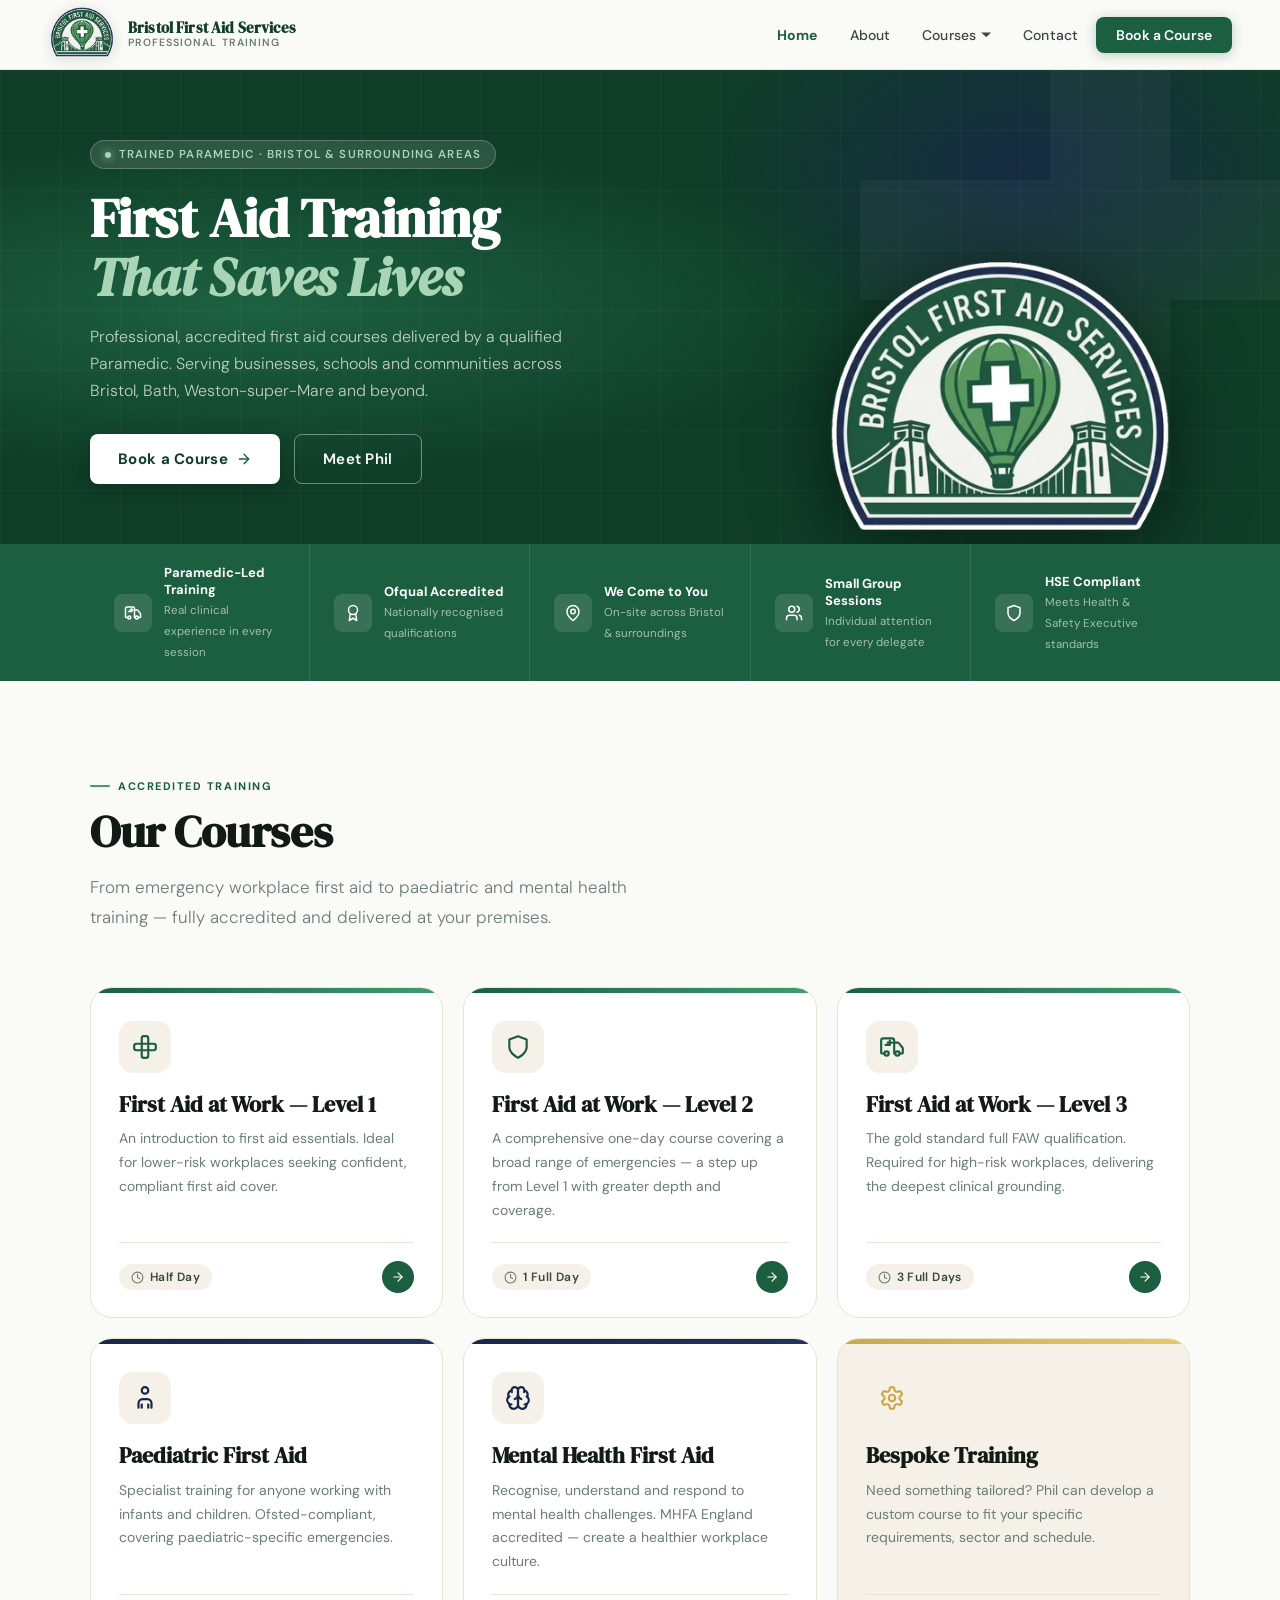
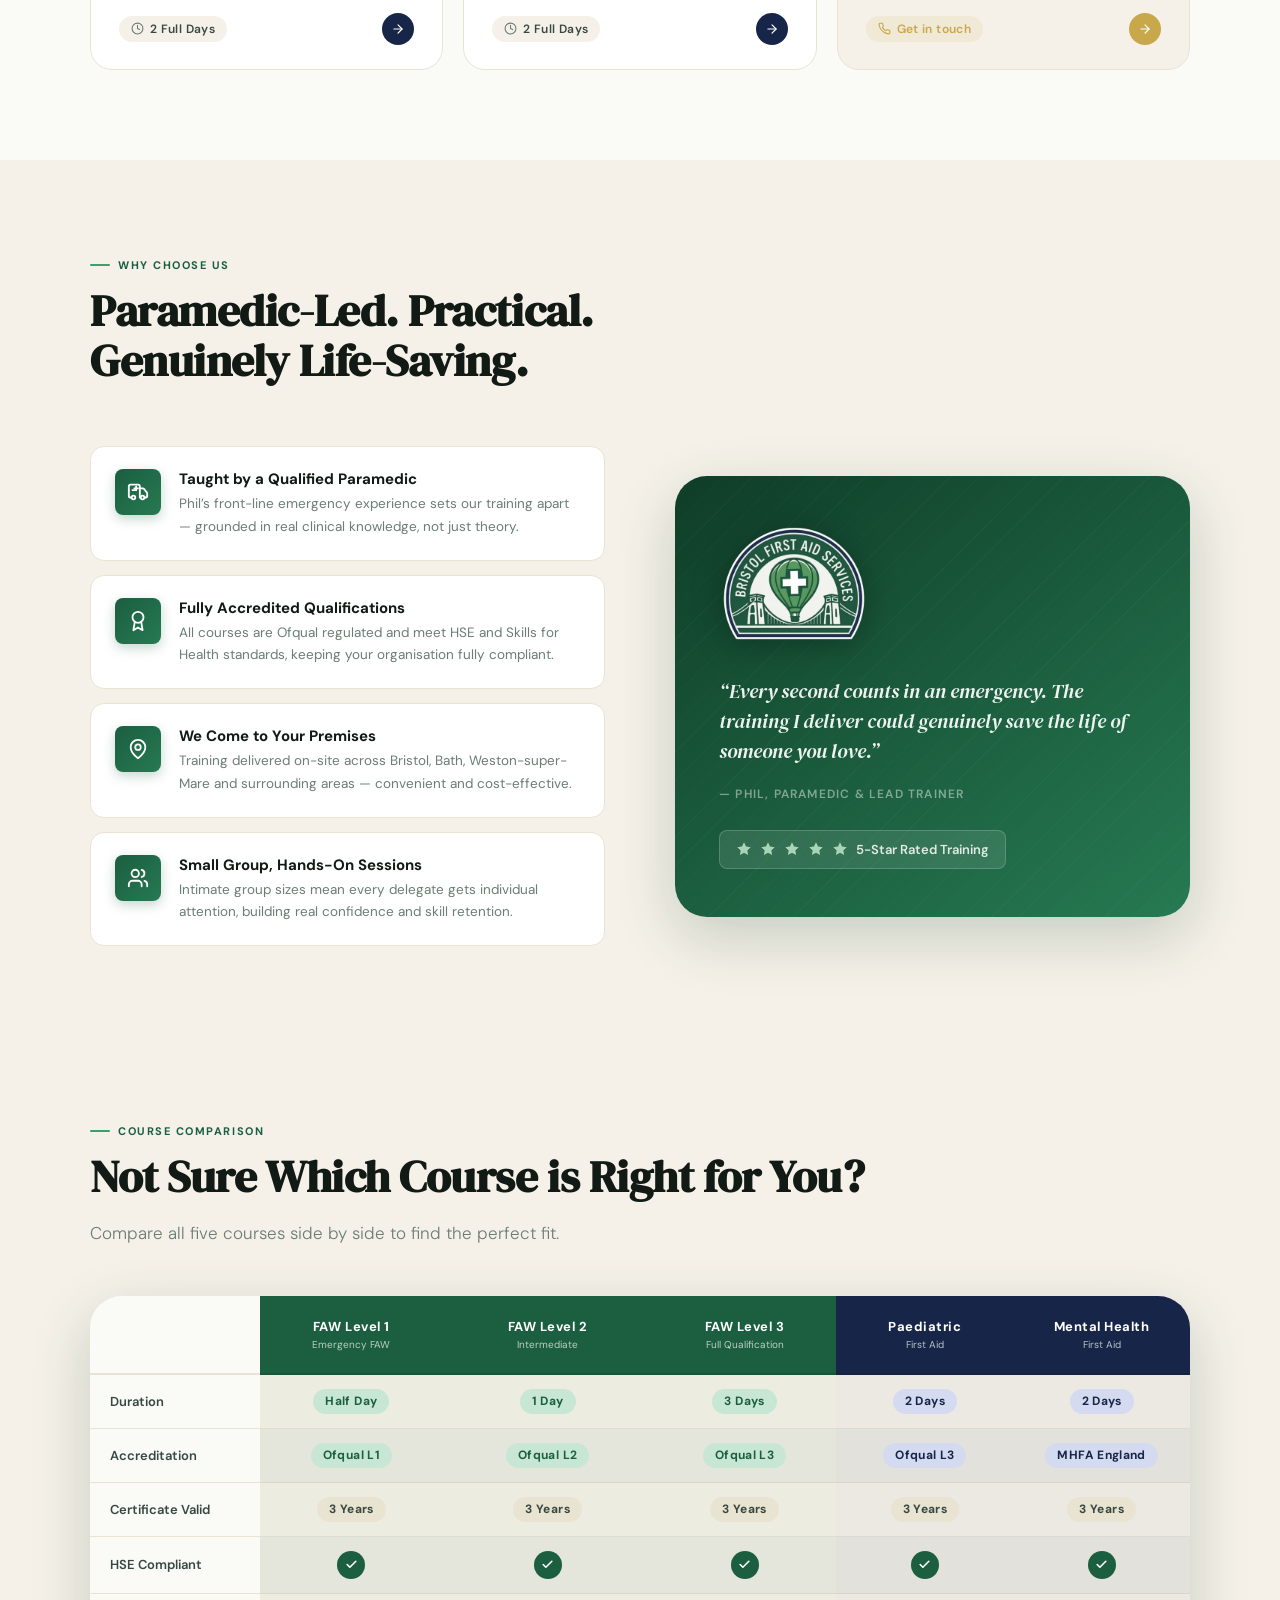
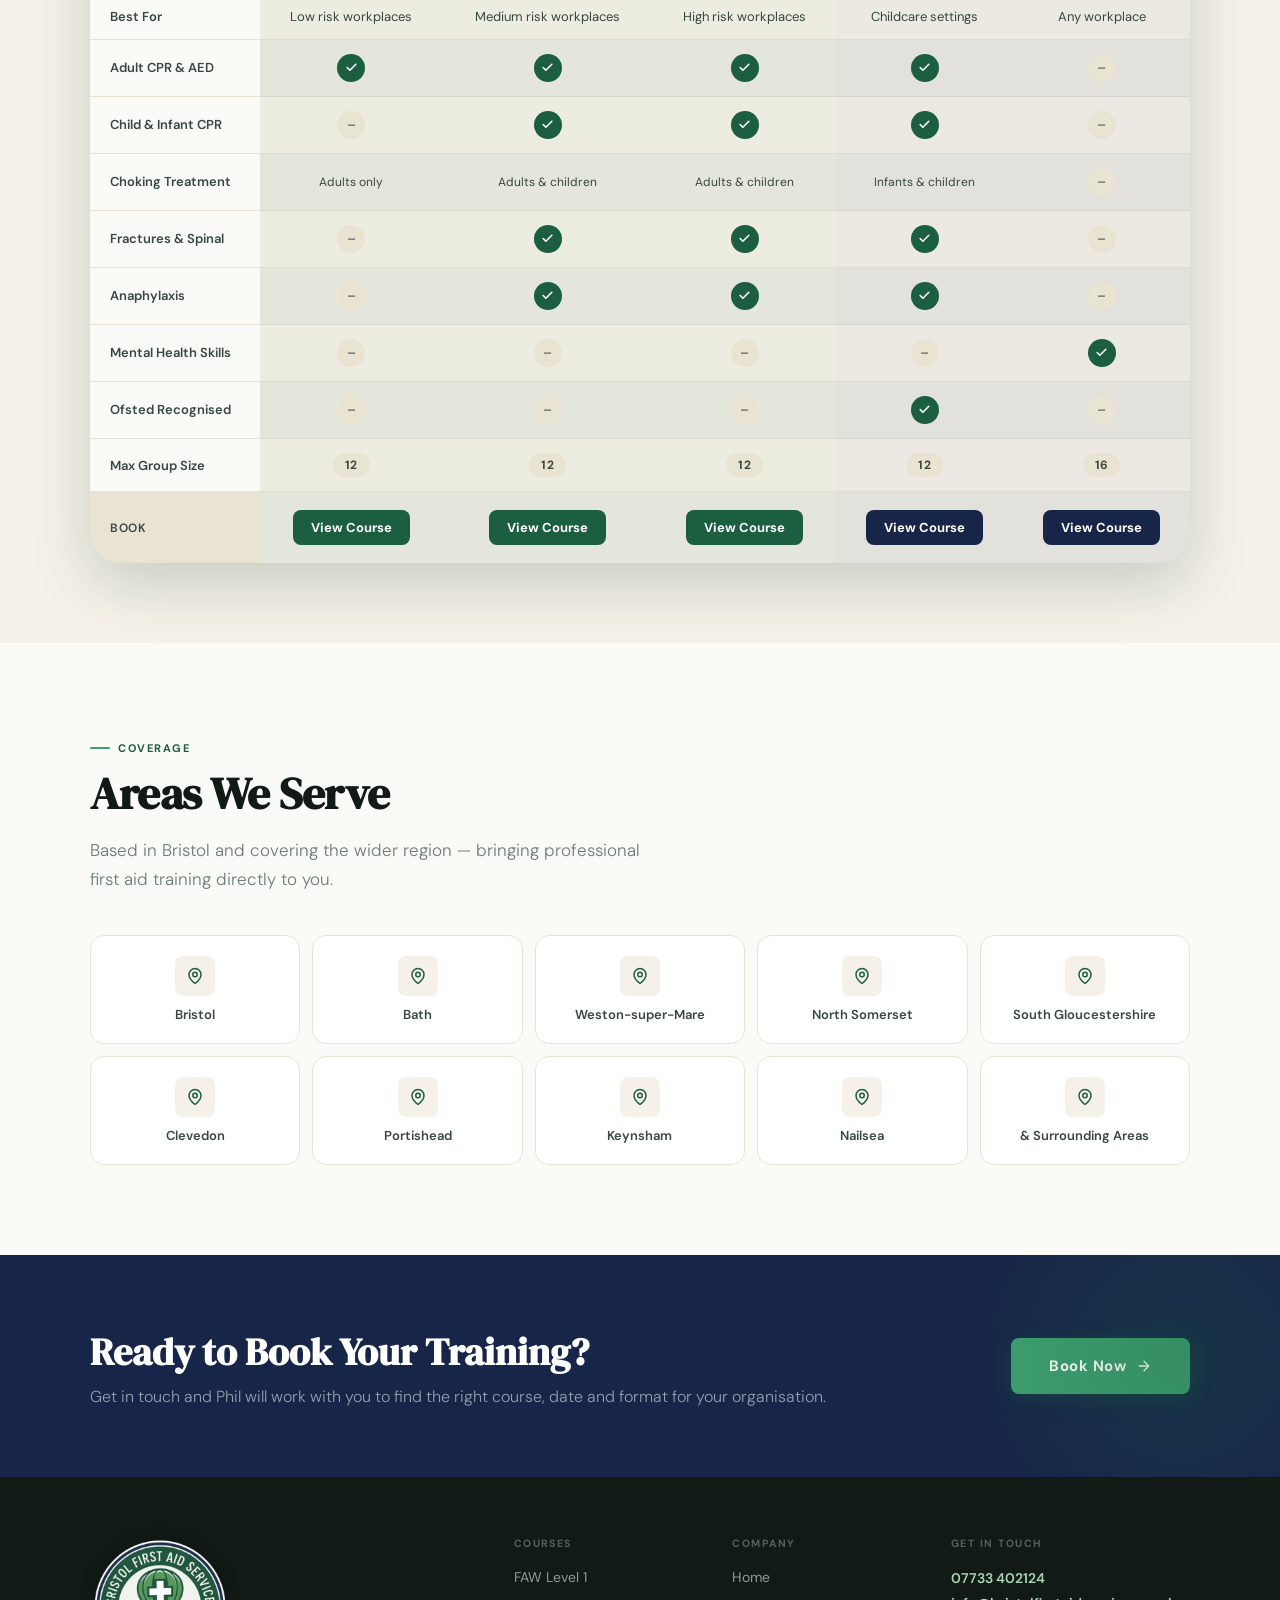
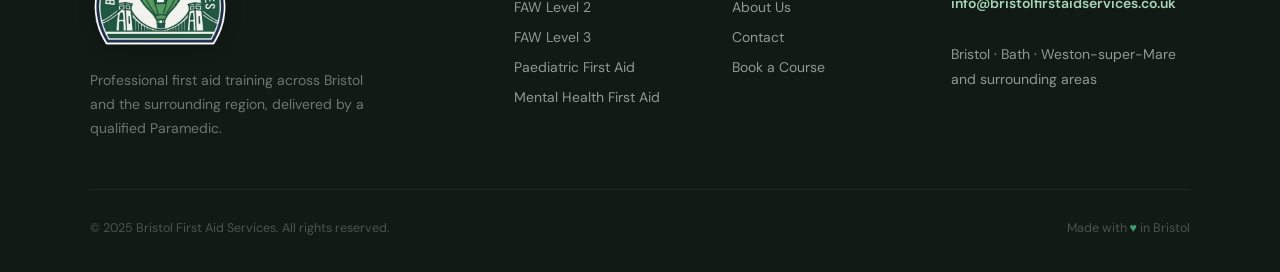
==== commit 02480ba0: "Update" ====
--- a/index.html
+++ b/index.html
@@ -78,7 +78,6 @@
   <div class="hero-grid"></div>
   <svg class="hero-cross" viewBox="0 0 500 500" aria-hidden="true"><rect x="190" y="0" width="120" height="500" fill="white"/><rect x="0" y="190" width="500" height="120" fill="white"/></svg>
   <div class="hero-inner">
-    <div class="hero-mobile-logo"><picture><source srcset="assets/logo.webp" type="image/webp"><img src="assets/logo.png" alt="Bristol First Aid Services" width="280" height="222"></picture></div>
     <div class="hero-content">
       <div class="hero-pill">
         <span class="hero-pill-dot"></span>
@@ -94,11 +93,11 @@
         <a href="about.html" class="btn-hero-outline">Meet Phil</a>
       </div>
     </div>
-    <div class="hero-panel">
-      <div class="hero-logo-wrap">
-        <picture><source srcset="assets/logo.webp" type="image/webp"><img src="assets/logo.png" alt="Bristol First Aid Services logo" width="200" height="164"></picture>
-      </div>
-      </div>
+    <div class="hero-logo-col">
+      <picture>
+        <source srcset="assets/logo.webp" type="image/webp">
+        <img src="assets/logo.png" alt="Bristol First Aid Services" width="340" height="270">
+      </picture>
     </div>
   </div>
 </div>
@@ -275,133 +274,137 @@
 
 <div class="compare-section">
   <div class="container">
-    <div class="eyebrow">Course Comparison</div>
-    <h2 class="section-heading">Not Sure Which Course is Right for You?</h2>
-    <p class="section-lead">Compare all five courses side by side to find the right fit for your organisation or individual needs.</p>
-    <div class="compare-wrap">
-      <table class="compare-table" role="table">
+    <div class="compare-intro">
+      <div>
+        <div class="eyebrow">Course Comparison</div>
+        <h2 class="section-heading">Not Sure Which Course is Right for You?</h2>
+        <p class="section-lead">Compare all five courses side by side to find the perfect fit.</p>
+      </div>
+    </div>
+    <div class="compare-scroll">
+      <table class="ctable">
         <thead>
           <tr>
-            <th scope="col"></th>
-            <th scope="col" class="col-green">FAW Level 1<br><span style="font-weight:400;opacity:.75;font-size:10px;letter-spacing:0;text-transform:none">Emergency FAW</span></th>
-            <th scope="col" class="col-green">FAW Level 2</th>
-            <th scope="col" class="col-green">FAW Level 3<br><span style="font-weight:400;opacity:.75;font-size:10px;letter-spacing:0;text-transform:none">Full FAW</span></th>
-            <th scope="col" class="col-navy">Paediatric<br><span style="font-weight:400;opacity:.75;font-size:10px;letter-spacing:0;text-transform:none">First Aid</span></th>
-            <th scope="col" class="col-navy">Mental Health<br><span style="font-weight:400;opacity:.75;font-size:10px;letter-spacing:0;text-transform:none">First Aid</span></th>
+            <th class="rlabel"></th>
+            <th class="dc dc-green">FAW Level 1<span class="col-sub">Emergency FAW</span></th>
+            <th class="dc dc-green">FAW Level 2<span class="col-sub">Intermediate</span></th>
+            <th class="dc dc-green">FAW Level 3<span class="col-sub">Full Qualification</span></th>
+            <th class="dc dc-navy">Paediatric<span class="col-sub">First Aid</span></th>
+            <th class="dc dc-navy">Mental Health<span class="col-sub">First Aid</span></th>
           </tr>
         </thead>
         <tbody>
           <tr>
-            <td>Duration</td>
-            <td><span class="compare-badge badge-green">Half Day</span></td>
-            <td><span class="compare-badge badge-green">1 Day</span></td>
-            <td><span class="compare-badge badge-green">3 Days</span></td>
-            <td><span class="compare-badge badge-navy">2 Days</span></td>
-            <td><span class="compare-badge badge-navy">2 Days</span></td>
-          </tr>
-          <tr>
-            <td>Accreditation</td>
-            <td>Ofqual Level 1</td>
-            <td>Ofqual Level 2</td>
-            <td>Ofqual Level 3</td>
-            <td>Ofqual Level 3</td>
-            <td>MHFA England</td>
-          </tr>
-          <tr>
-            <td>Certificate Valid</td>
-            <td>3 Years</td>
-            <td>3 Years</td>
-            <td>3 Years</td>
-            <td>3 Years</td>
-            <td>3 Years</td>
-          </tr>
-          <tr>
-            <td>HSE Compliant</td>
-            <td><span class="compare-yes"><svg width="14" height="14"><use href="#ico-check"/></svg> Yes</span></td>
-            <td><span class="compare-yes"><svg width="14" height="14"><use href="#ico-check"/></svg> Yes</span></td>
-            <td><span class="compare-yes"><svg width="14" height="14"><use href="#ico-check"/></svg> Yes</span></td>
-            <td><span class="compare-yes"><svg width="14" height="14"><use href="#ico-check"/></svg> Yes</span></td>
-            <td><span class="compare-yes"><svg width="14" height="14"><use href="#ico-check"/></svg> Yes</span></td>
-          </tr>
-          <tr>
-            <td>Ideal For</td>
-            <td>Low risk workplaces</td>
-            <td>Medium risk workplaces</td>
-            <td>High risk workplaces</td>
-            <td>Childcare settings</td>
-            <td>Any workplace</td>
-          </tr>
-          <tr>
-            <td>Adult CPR &amp; AED</td>
-            <td><span class="compare-yes"><svg width="14" height="14"><use href="#ico-check"/></svg> Yes</span></td>
-            <td><span class="compare-yes"><svg width="14" height="14"><use href="#ico-check"/></svg> Yes</span></td>
-            <td><span class="compare-yes"><svg width="14" height="14"><use href="#ico-check"/></svg> Yes</span></td>
-            <td><span class="compare-yes"><svg width="14" height="14"><use href="#ico-check"/></svg> Yes</span></td>
-            <td><span class="compare-no">—</span></td>
-          </tr>
-          <tr>
-            <td>Child &amp; Infant CPR</td>
-            <td><span class="compare-no">—</span></td>
-            <td><span class="compare-yes"><svg width="14" height="14"><use href="#ico-check"/></svg> Yes</span></td>
-            <td><span class="compare-yes"><svg width="14" height="14"><use href="#ico-check"/></svg> Yes</span></td>
-            <td><span class="compare-yes"><svg width="14" height="14"><use href="#ico-check"/></svg> Yes</span></td>
-            <td><span class="compare-no">—</span></td>
-          </tr>
-          <tr>
-            <td>Choking Treatment</td>
-            <td>Adults only</td>
-            <td>Adults &amp; children</td>
-            <td>Adults &amp; children</td>
-            <td>Infants &amp; children</td>
-            <td><span class="compare-no">—</span></td>
-          </tr>
-          <tr>
-            <td>Fractures &amp; Spinal</td>
-            <td><span class="compare-no">—</span></td>
-            <td><span class="compare-yes"><svg width="14" height="14"><use href="#ico-check"/></svg> Yes</span></td>
-            <td><span class="compare-yes"><svg width="14" height="14"><use href="#ico-check"/></svg> Yes</span></td>
-            <td><span class="compare-yes"><svg width="14" height="14"><use href="#ico-check"/></svg> Yes</span></td>
-            <td><span class="compare-no">—</span></td>
-          </tr>
-          <tr>
-            <td>Anaphylaxis</td>
-            <td><span class="compare-no">—</span></td>
-            <td><span class="compare-yes"><svg width="14" height="14"><use href="#ico-check"/></svg> Yes</span></td>
-            <td><span class="compare-yes"><svg width="14" height="14"><use href="#ico-check"/></svg> Yes</span></td>
-            <td><span class="compare-yes"><svg width="14" height="14"><use href="#ico-check"/></svg> Yes</span></td>
-            <td><span class="compare-no">—</span></td>
-          </tr>
-          <tr>
-            <td>Mental Health Skills</td>
-            <td><span class="compare-no">—</span></td>
-            <td><span class="compare-no">—</span></td>
-            <td><span class="compare-no">—</span></td>
-            <td><span class="compare-no">—</span></td>
-            <td><span class="compare-yes"><svg width="14" height="14"><use href="#ico-check"/></svg> Yes</span></td>
-          </tr>
-          <tr>
-            <td>Ofsted Recognised</td>
-            <td><span class="compare-no">—</span></td>
-            <td><span class="compare-no">—</span></td>
-            <td><span class="compare-no">—</span></td>
-            <td><span class="compare-yes"><svg width="14" height="14"><use href="#ico-check"/></svg> Yes</span></td>
-            <td><span class="compare-no">—</span></td>
-          </tr>
-          <tr>
-            <td>Max Group Size</td>
-            <td>12 delegates</td>
-            <td>12 delegates</td>
-            <td>12 delegates</td>
-            <td>12 delegates</td>
-            <td>16 delegates</td>
-          </tr>
-          <tr class="compare-cta-row">
-            <td>Find Out More</td>
-            <td><a href="fa-level1.html" class="compare-link green">View Course</a></td>
-            <td><a href="fa-level2.html" class="compare-link green">View Course</a></td>
-            <td><a href="fa-level3.html" class="compare-link green">View Course</a></td>
-            <td><a href="paediatric.html" class="compare-link navy">View Course</a></td>
-            <td><a href="mental-health.html" class="compare-link navy">View Course</a></td>
+            <td class="rlabel">Duration</td>
+            <td class="dc dc-green"><span class="cpill cpill-green">Half Day</span></td>
+            <td class="dc dc-green"><span class="cpill cpill-green">1 Day</span></td>
+            <td class="dc dc-green"><span class="cpill cpill-green">3 Days</span></td>
+            <td class="dc dc-navy"><span class="cpill cpill-navy">2 Days</span></td>
+            <td class="dc dc-navy"><span class="cpill cpill-navy">2 Days</span></td>
+          </tr>
+          <tr>
+            <td class="rlabel">Accreditation</td>
+            <td class="dc dc-green"><span class="cpill cpill-green">Ofqual L1</span></td>
+            <td class="dc dc-green"><span class="cpill cpill-green">Ofqual L2</span></td>
+            <td class="dc dc-green"><span class="cpill cpill-green">Ofqual L3</span></td>
+            <td class="dc dc-navy"><span class="cpill cpill-navy">Ofqual L3</span></td>
+            <td class="dc dc-navy"><span class="cpill cpill-navy">MHFA England</span></td>
+          </tr>
+          <tr>
+            <td class="rlabel">Certificate Valid</td>
+            <td class="dc dc-green"><span class="cpill cpill-cream">3 Years</span></td>
+            <td class="dc dc-green"><span class="cpill cpill-cream">3 Years</span></td>
+            <td class="dc dc-green"><span class="cpill cpill-cream">3 Years</span></td>
+            <td class="dc dc-navy"><span class="cpill cpill-cream">3 Years</span></td>
+            <td class="dc dc-navy"><span class="cpill cpill-cream">3 Years</span></td>
+          </tr>
+          <tr>
+            <td class="rlabel">HSE Compliant</td>
+            <td class="dc dc-green"><span class="cyes"><svg width="13" height="13" style="color:white"><use href="#ico-check"/></svg></span></td>
+            <td class="dc dc-green"><span class="cyes"><svg width="13" height="13" style="color:white"><use href="#ico-check"/></svg></span></td>
+            <td class="dc dc-green"><span class="cyes"><svg width="13" height="13" style="color:white"><use href="#ico-check"/></svg></span></td>
+            <td class="dc dc-navy"><span class="cyes"><svg width="13" height="13" style="color:white"><use href="#ico-check"/></svg></span></td>
+            <td class="dc dc-navy"><span class="cyes"><svg width="13" height="13" style="color:white"><use href="#ico-check"/></svg></span></td>
+          </tr>
+          <tr>
+            <td class="rlabel">Best For</td>
+            <td class="dc dc-green" style="font-size:13px;color:var(--ink-mid)">Low&nbsp;risk workplaces</td>
+            <td class="dc dc-green" style="font-size:13px;color:var(--ink-mid)">Medium&nbsp;risk workplaces</td>
+            <td class="dc dc-green" style="font-size:13px;color:var(--ink-mid)">High&nbsp;risk workplaces</td>
+            <td class="dc dc-navy" style="font-size:13px;color:var(--ink-mid)">Childcare settings</td>
+            <td class="dc dc-navy" style="font-size:13px;color:var(--ink-mid)">Any workplace</td>
+          </tr>
+          <tr>
+            <td class="rlabel">Adult CPR &amp; AED</td>
+            <td class="dc dc-green"><span class="cyes"><svg width="13" height="13" style="color:white"><use href="#ico-check"/></svg></span></td>
+            <td class="dc dc-green"><span class="cyes"><svg width="13" height="13" style="color:white"><use href="#ico-check"/></svg></span></td>
+            <td class="dc dc-green"><span class="cyes"><svg width="13" height="13" style="color:white"><use href="#ico-check"/></svg></span></td>
+            <td class="dc dc-navy"><span class="cyes"><svg width="13" height="13" style="color:white"><use href="#ico-check"/></svg></span></td>
+            <td class="dc dc-navy"><span class="cno">&#x2013;</span></td>
+          </tr>
+          <tr>
+            <td class="rlabel">Child &amp; Infant CPR</td>
+            <td class="dc dc-green"><span class="cno">&#x2013;</span></td>
+            <td class="dc dc-green"><span class="cyes"><svg width="13" height="13" style="color:white"><use href="#ico-check"/></svg></span></td>
+            <td class="dc dc-green"><span class="cyes"><svg width="13" height="13" style="color:white"><use href="#ico-check"/></svg></span></td>
+            <td class="dc dc-navy"><span class="cyes"><svg width="13" height="13" style="color:white"><use href="#ico-check"/></svg></span></td>
+            <td class="dc dc-navy"><span class="cno">&#x2013;</span></td>
+          </tr>
+          <tr>
+            <td class="rlabel">Choking Treatment</td>
+            <td class="dc dc-green" style="font-size:12px;color:var(--ink-mid)">Adults only</td>
+            <td class="dc dc-green" style="font-size:12px;color:var(--ink-mid)">Adults &amp; children</td>
+            <td class="dc dc-green" style="font-size:12px;color:var(--ink-mid)">Adults &amp; children</td>
+            <td class="dc dc-navy" style="font-size:12px;color:var(--ink-mid)">Infants &amp; children</td>
+            <td class="dc dc-navy"><span class="cno">&#x2013;</span></td>
+          </tr>
+          <tr>
+            <td class="rlabel">Fractures &amp; Spinal</td>
+            <td class="dc dc-green"><span class="cno">&#x2013;</span></td>
+            <td class="dc dc-green"><span class="cyes"><svg width="13" height="13" style="color:white"><use href="#ico-check"/></svg></span></td>
+            <td class="dc dc-green"><span class="cyes"><svg width="13" height="13" style="color:white"><use href="#ico-check"/></svg></span></td>
+            <td class="dc dc-navy"><span class="cyes"><svg width="13" height="13" style="color:white"><use href="#ico-check"/></svg></span></td>
+            <td class="dc dc-navy"><span class="cno">&#x2013;</span></td>
+          </tr>
+          <tr>
+            <td class="rlabel">Anaphylaxis</td>
+            <td class="dc dc-green"><span class="cno">&#x2013;</span></td>
+            <td class="dc dc-green"><span class="cyes"><svg width="13" height="13" style="color:white"><use href="#ico-check"/></svg></span></td>
+            <td class="dc dc-green"><span class="cyes"><svg width="13" height="13" style="color:white"><use href="#ico-check"/></svg></span></td>
+            <td class="dc dc-navy"><span class="cyes"><svg width="13" height="13" style="color:white"><use href="#ico-check"/></svg></span></td>
+            <td class="dc dc-navy"><span class="cno">&#x2013;</span></td>
+          </tr>
+          <tr>
+            <td class="rlabel">Mental Health Skills</td>
+            <td class="dc dc-green"><span class="cno">&#x2013;</span></td>
+            <td class="dc dc-green"><span class="cno">&#x2013;</span></td>
+            <td class="dc dc-green"><span class="cno">&#x2013;</span></td>
+            <td class="dc dc-navy"><span class="cno">&#x2013;</span></td>
+            <td class="dc dc-navy"><span class="cyes"><svg width="13" height="13" style="color:white"><use href="#ico-check"/></svg></span></td>
+          </tr>
+          <tr>
+            <td class="rlabel">Ofsted Recognised</td>
+            <td class="dc dc-green"><span class="cno">&#x2013;</span></td>
+            <td class="dc dc-green"><span class="cno">&#x2013;</span></td>
+            <td class="dc dc-green"><span class="cno">&#x2013;</span></td>
+            <td class="dc dc-navy"><span class="cyes"><svg width="13" height="13" style="color:white"><use href="#ico-check"/></svg></span></td>
+            <td class="dc dc-navy"><span class="cno">&#x2013;</span></td>
+          </tr>
+          <tr>
+            <td class="rlabel">Max Group Size</td>
+            <td class="dc dc-green"><span class="cpill cpill-cream">12</span></td>
+            <td class="dc dc-green"><span class="cpill cpill-cream">12</span></td>
+            <td class="dc dc-green"><span class="cpill cpill-cream">12</span></td>
+            <td class="dc dc-navy"><span class="cpill cpill-cream">12</span></td>
+            <td class="dc dc-navy"><span class="cpill cpill-cream">16</span></td>
+          </tr>
+          <tr class="cta-row">
+            <td class="rlabel">Book</td>
+            <td class="dc dc-green"><a href="fa-level1.html" class="ctable-btn ctable-btn-green">View Course</a></td>
+            <td class="dc dc-green"><a href="fa-level2.html" class="ctable-btn ctable-btn-green">View Course</a></td>
+            <td class="dc dc-green"><a href="fa-level3.html" class="ctable-btn ctable-btn-green">View Course</a></td>
+            <td class="dc dc-navy"><a href="paediatric.html" class="ctable-btn ctable-btn-navy">View Course</a></td>
+            <td class="dc dc-navy"><a href="mental-health.html" class="ctable-btn ctable-btn-navy">View Course</a></td>
           </tr>
         </tbody>
       </table>
--- a/assets/style.css
+++ b/assets/style.css
@@ -222,32 +222,28 @@
 #success-msg p{font-size:15px;color:var(--ink-mid);line-height:1.6}
 
 /* ── HOME HERO ── */
-.hero{position:relative;overflow:hidden;background:var(--forest-dark);padding:60px 48px 0;min-height:auto;display:flex;align-items:flex-end}
+.hero{position:relative;overflow:hidden;background:var(--forest-dark);padding:70px 48px 0}
 .hero-mesh{position:absolute;inset:0;z-index:0;background:radial-gradient(ellipse 80% 60% at 20% 50%,rgba(38,122,82,.6) 0%,transparent 60%),radial-gradient(ellipse 50% 80% at 80% 20%,rgba(23,38,72,.8) 0%,transparent 50%),radial-gradient(ellipse 60% 50% at 60% 80%,rgba(15,61,40,.9) 0%,transparent 60%);animation:meshShift 10s ease-in-out infinite alternate}
 @keyframes meshShift{0%{filter:hue-rotate(0deg) brightness(1)}100%{filter:hue-rotate(8deg) brightness(1.08)}}
 .hero-grid{position:absolute;inset:0;z-index:1;background-image:linear-gradient(rgba(255,255,255,.03) 1px,transparent 1px),linear-gradient(90deg,rgba(255,255,255,.03) 1px,transparent 1px);background-size:60px 60px}
 .hero-cross{position:absolute;right:-80px;top:-80px;z-index:1;width:500px;height:500px;opacity:.04}
-.hero-inner{position:relative;z-index:2;max-width:1100px;margin:0 auto;width:100%;display:grid;grid-template-columns:1fr 420px;gap:60px;align-items:flex-end}
-.hero-content{padding-bottom:50px}
-.hero-pill{display:inline-flex;align-items:center;gap:8px;background:rgba(255,255,255,.12);border:1px solid rgba(255,255,255,.22);color:var(--accent);font-size:11.5px;font-weight:600;letter-spacing:.1em;text-transform:uppercase;padding:6px 14px;border-radius:100px;margin-bottom:18px;backdrop-filter:blur(6px)}
+.hero-inner{position:relative;z-index:2;max-width:1100px;margin:0 auto;width:100%;display:grid;grid-template-columns:1fr 380px;gap:60px;align-items:flex-end}
+.hero-content{padding-bottom:60px}
+.hero-pill{display:inline-flex;align-items:center;gap:8px;background:rgba(255,255,255,.12);border:1px solid rgba(255,255,255,.22);color:var(--accent);font-size:11.5px;font-weight:600;letter-spacing:.1em;text-transform:uppercase;padding:6px 14px;border-radius:100px;margin-bottom:20px;backdrop-filter:blur(6px)}
 .hero-pill-dot{width:6px;height:6px;border-radius:50%;background:var(--accent);box-shadow:0 0 8px var(--accent);animation:pulse 2s ease-in-out infinite}
 @keyframes pulse{0%,100%{opacity:1}50%{opacity:.4}}
 .hero h1{font-family:'DM Serif Display',serif;font-size:clamp(2.2rem,4.5vw,3.4rem);color:var(--white);line-height:1.08;margin-bottom:16px;letter-spacing:-.01em}
 .hero h1 em{color:var(--accent);font-style:italic}
-.hero-desc{font-size:16px;color:rgba(255,255,255,.72);line-height:1.7;max-width:520px;margin-bottom:28px;font-weight:300}
+.hero-desc{font-size:16px;color:rgba(255,255,255,.72);line-height:1.7;max-width:520px;margin-bottom:30px;font-weight:300}
 .hero-btns{display:flex;gap:14px;flex-wrap:wrap}
 .btn-hero-primary{background:var(--white);color:var(--forest-dark);padding:14px 28px;border-radius:var(--r-sm);font-size:15px;font-weight:700;text-decoration:none;letter-spacing:.02em;transition:all .22s;display:inline-flex;align-items:center;gap:8px;box-shadow:0 4px 20px rgba(0,0,0,.2)}
 .btn-hero-primary:hover{background:var(--cream);transform:translateY(-2px);box-shadow:0 8px 30px rgba(0,0,0,.3)}
 .btn-hero-outline{background:transparent;color:var(--white);padding:14px 28px;border-radius:var(--r-sm);font-size:15px;font-weight:600;text-decoration:none;letter-spacing:.02em;transition:all .22s;border:1.5px solid rgba(255,255,255,.4);display:inline-flex;align-items:center;gap:8px}
 .btn-hero-outline:hover{border-color:var(--white);background:rgba(255,255,255,.1)}
-.hero-panel{background:rgba(255,255,255,.08);border:1px solid rgba(255,255,255,.15);border-radius:var(--r-lg) var(--r-lg) 0 0;padding:40px 40px 56px;backdrop-filter:blur(20px);-webkit-backdrop-filter:blur(20px);display:flex;flex-direction:column;align-items:center;justify-content:flex-end;animation:panelRise .8s var(--ease) .3s both}
-@keyframes panelRise{from{opacity:0;transform:translateY(40px)}to{opacity:1;transform:translateY(0)}}
-.hero-logo-wrap{display:flex;justify-content:center;}
-.hero-logo-wrap img{width:320px;height:auto;filter:drop-shadow(0 8px 32px rgba(0,0,0,.5));transition:transform .3s var(--ease)}
-.hero-stat-grid{display:grid;grid-template-columns:1fr 1fr;gap:12px}
-.hero-stat{background:rgba(255,255,255,.07);border:1px solid rgba(255,255,255,.1);border-radius:var(--r-md);padding:18px 14px;text-align:center}
-.hero-stat strong{display:block;font-family:'DM Serif Display',serif;font-size:30px;color:var(--white);line-height:1;margin-bottom:4px}
-.hero-stat span{font-size:11px;color:rgba(255,255,255,.5);letter-spacing:.08em;text-transform:uppercase}
+/* Logo column — sits right, aligns to bottom of hero */
+.hero-logo-col{display:flex;align-items:flex-end;justify-content:center;padding-bottom:0}
+.hero-logo-col img{width:100%;max-width:360px;height:auto;filter:drop-shadow(0 12px 40px rgba(0,0,0,.55));animation:logoRise .9s var(--ease) .2s both}
+@keyframes logoRise{from{opacity:0;transform:translateY(30px)}to{opacity:1;transform:translateY(0)}}
 
 /* ── FADE IN ── */
 @keyframes fadeUp{from{opacity:0;transform:translateY(18px)}to{opacity:1;transform:translateY(0)}}
@@ -259,9 +255,11 @@
 @media(max-width:960px){
   nav{padding:0 20px}
   .nav-links{display:none}
-  .hero{padding:70px 24px 0;min-height:auto}
-  .hero-inner{grid-template-columns:1fr;align-items:center}
-  .hero-panel{border-radius:0;padding:24px 20px 0;background:transparent;border:none;backdrop-filter:none;-webkit-backdrop-filter:none;align-items:center}
+  .hero{padding:56px 24px 0}
+  .hero-logo-col img{max-width:240px}
+  .hero-content{padding-bottom:36px}
+  .hero-logo-col{justify-content:center;padding:0 0 0}
+  .hero-inner{grid-template-columns:1fr}
   .hero-content{padding-bottom:60px}
   .trust-inner{flex-wrap:wrap}
   .trust-item{flex:1 1 50%;border-right:none;border-bottom:1px solid rgba(255,255,255,.1)}
@@ -282,43 +280,47 @@
 }
 
 /* ── COMPARISON TABLE ── */
-.compare-section{padding:80px 48px;background:var(--white)}
-.compare-wrap{overflow-x:auto;-webkit-overflow-scrolling:touch;margin-top:48px;border-radius:var(--r-lg);box-shadow:var(--sh-lg);border:1px solid var(--cream-dark)}
-.compare-table{width:100%;border-collapse:collapse;min-width:680px}
-.compare-table th{padding:18px 20px;text-align:left;font-size:12px;font-weight:700;letter-spacing:.1em;text-transform:uppercase;border-bottom:2px solid var(--cream-dark)}
-.compare-table th:first-child{background:var(--cream);color:var(--ink-light);width:200px}
-.compare-table th.col-green{background:var(--forest);color:var(--white)}
-.compare-table th.col-navy{background:var(--navy);color:var(--white)}
-.compare-table td{padding:16px 20px;font-size:14px;color:var(--ink-mid);border-bottom:1px solid var(--cream-dark);vertical-align:middle;line-height:1.5}
-.compare-table tr:last-child td{border-bottom:none}
-.compare-table td:first-child{font-weight:600;color:var(--ink);background:var(--cream);font-size:13px}
-.compare-table tr:nth-child(even) td:not(:first-child){background:rgba(245,241,232,.4)}
-.compare-table tr:nth-child(odd) td:not(:first-child){background:var(--white)}
-.compare-yes{color:var(--forest);font-weight:700;display:inline-flex;align-items:center;gap:5px}
-.compare-no{color:var(--ink-light);opacity:.5}
-.compare-badge{display:inline-block;padding:3px 10px;border-radius:100px;font-size:11px;font-weight:700;letter-spacing:.05em}
-.badge-green{background:var(--forest-pale);color:var(--forest)}
-.badge-navy{background:#d4daf0;color:var(--navy)}
-.compare-cta-row td{padding:20px;background:var(--cream)!important}
-.compare-cta-row td:first-child{background:var(--cream)!important}
-.compare-link{display:inline-block;padding:8px 18px;border-radius:var(--r-sm);font-size:13px;font-weight:700;text-decoration:none;transition:all .2s}
-.compare-link.green{background:var(--forest);color:var(--white)}
-.compare-link.green:hover{background:var(--forest-dark)}
-.compare-link.navy{background:var(--navy);color:var(--white)}
-.compare-link.navy:hover{background:var(--navy-mid)}
+.compare-section{padding:80px 48px;background:var(--cream)}
+.compare-section .eyebrow{display:inline-flex}
+.compare-intro{display:grid;grid-template-columns:1fr auto;gap:32px;align-items:flex-end;margin-bottom:48px}
+.compare-scroll{overflow-x:auto;-webkit-overflow-scrolling:touch;border-radius:var(--r-xl);box-shadow:var(--sh-lg)}
+/* Card-column table */
+.ctable{width:100%;border-collapse:separate;border-spacing:0;min-width:720px}
+/* Row label column */
+.ctable .rlabel{background:var(--off-white);padding:14px 20px;font-size:13px;font-weight:600;color:var(--ink-mid);border-bottom:1px solid var(--cream-dark);white-space:nowrap;width:170px}
+.ctable thead .rlabel{background:var(--off-white);border-bottom:2px solid var(--cream-dark)}
+/* Data columns */
+.ctable td.dc,
+.ctable th.dc{padding:14px 16px;text-align:center;border-bottom:1px solid rgba(0,0,0,.06);vertical-align:middle}
+.ctable th.dc{padding:22px 16px;font-size:13px;font-weight:700;letter-spacing:.04em;border-bottom:2px solid rgba(0,0,0,.1)}
+/* Green course columns */
+.ctable th.dc-green{background:var(--forest);color:var(--white)}
+.ctable td.dc-green{background:rgba(27,94,64,.04)}
+.ctable tr:nth-child(even) td.dc-green{background:rgba(27,94,64,.08)}
+/* Navy course columns */
+.ctable th.dc-navy{background:var(--navy);color:var(--white)}
+.ctable td.dc-navy{background:rgba(23,38,72,.04)}
+.ctable tr:nth-child(even) td.dc-navy{background:rgba(23,38,72,.08)}
+/* Last row - CTA */
+.ctable .cta-row .rlabel{background:var(--cream-dark);font-size:12px;text-transform:uppercase;letter-spacing:.06em;border-bottom:none}
+.ctable .cta-row td.dc-green,.ctable .cta-row td.dc-navy{background:var(--cream-dark);border-bottom:none;padding:18px 16px}
+/* Pill badge */
+.cpill{display:inline-block;padding:4px 12px;border-radius:100px;font-size:12px;font-weight:700;letter-spacing:.03em;line-height:1.4}
+.cpill-green{background:var(--forest-pale);color:var(--forest)}
+.cpill-navy{background:#d4daf0;color:var(--navy)}
+.cpill-cream{background:var(--cream-dark);color:var(--ink-mid)}
+/* Yes / No indicators */
+.cyes{display:inline-flex;align-items:center;justify-content:center;width:28px;height:28px;background:var(--forest);border-radius:50%;flex-shrink:0}
+.cno{display:inline-flex;align-items:center;justify-content:center;width:28px;height:28px;background:var(--cream-dark);border-radius:50%;color:var(--ink-light);font-size:13px;font-weight:700;flex-shrink:0}
+/* CTA buttons in table */
+.ctable-btn{display:inline-block;padding:9px 18px;border-radius:var(--r-sm);font-size:13px;font-weight:700;text-decoration:none;transition:all .2s;white-space:nowrap}
+.ctable-btn-green{background:var(--forest);color:var(--white)}
+.ctable-btn-green:hover{background:var(--forest-dark);transform:translateY(-1px)}
+.ctable-btn-navy{background:var(--navy);color:var(--white)}
+.ctable-btn-navy:hover{background:var(--navy-mid);transform:translateY(-1px)}
+/* Column header sub-label */
+.ctable th .col-sub{display:block;font-size:10px;font-weight:400;opacity:.7;letter-spacing:0;text-transform:none;margin-top:3px}
 @media(max-width:960px){
   .compare-section{padding:60px 24px}
+  .compare-intro{grid-template-columns:1fr}
 }
-
-/* ── MOBILE HERO LOGO ── */
-.hero-mobile-logo{display:none;justify-content:center;padding:10px 0 30px}
-.hero-mobile-logo img{width:220px;height:auto;filter:drop-shadow(0 6px 24px rgba(0,0,0,.5))}
-@media(max-width:960px){
-  .hero-mobile-logo{display:flex}
-  .hero-panel{display:none}
-  .trust-item{flex:1 1 33%}
-}
-@media(max-width:600px){
-  .trust-item{flex:1 1 50%}
-  .hero-mobile-logo img{width:180px}
-}
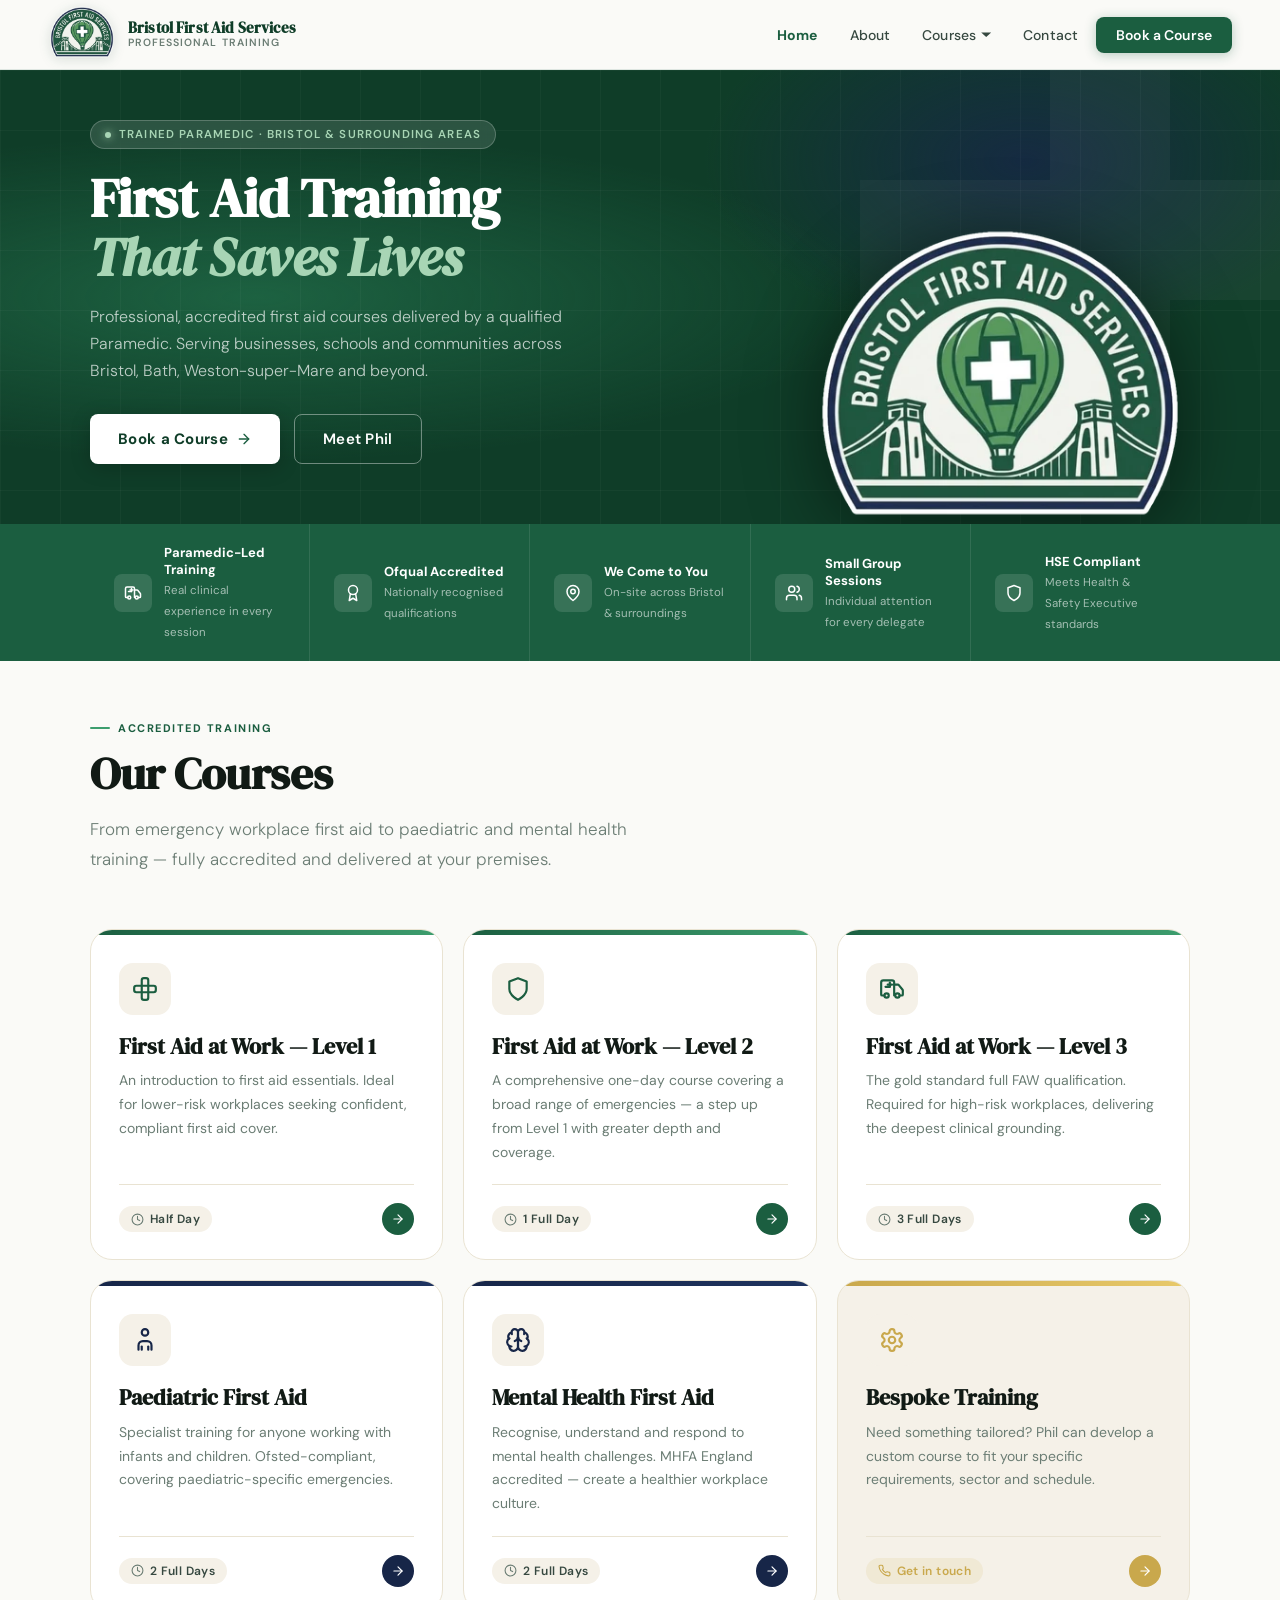
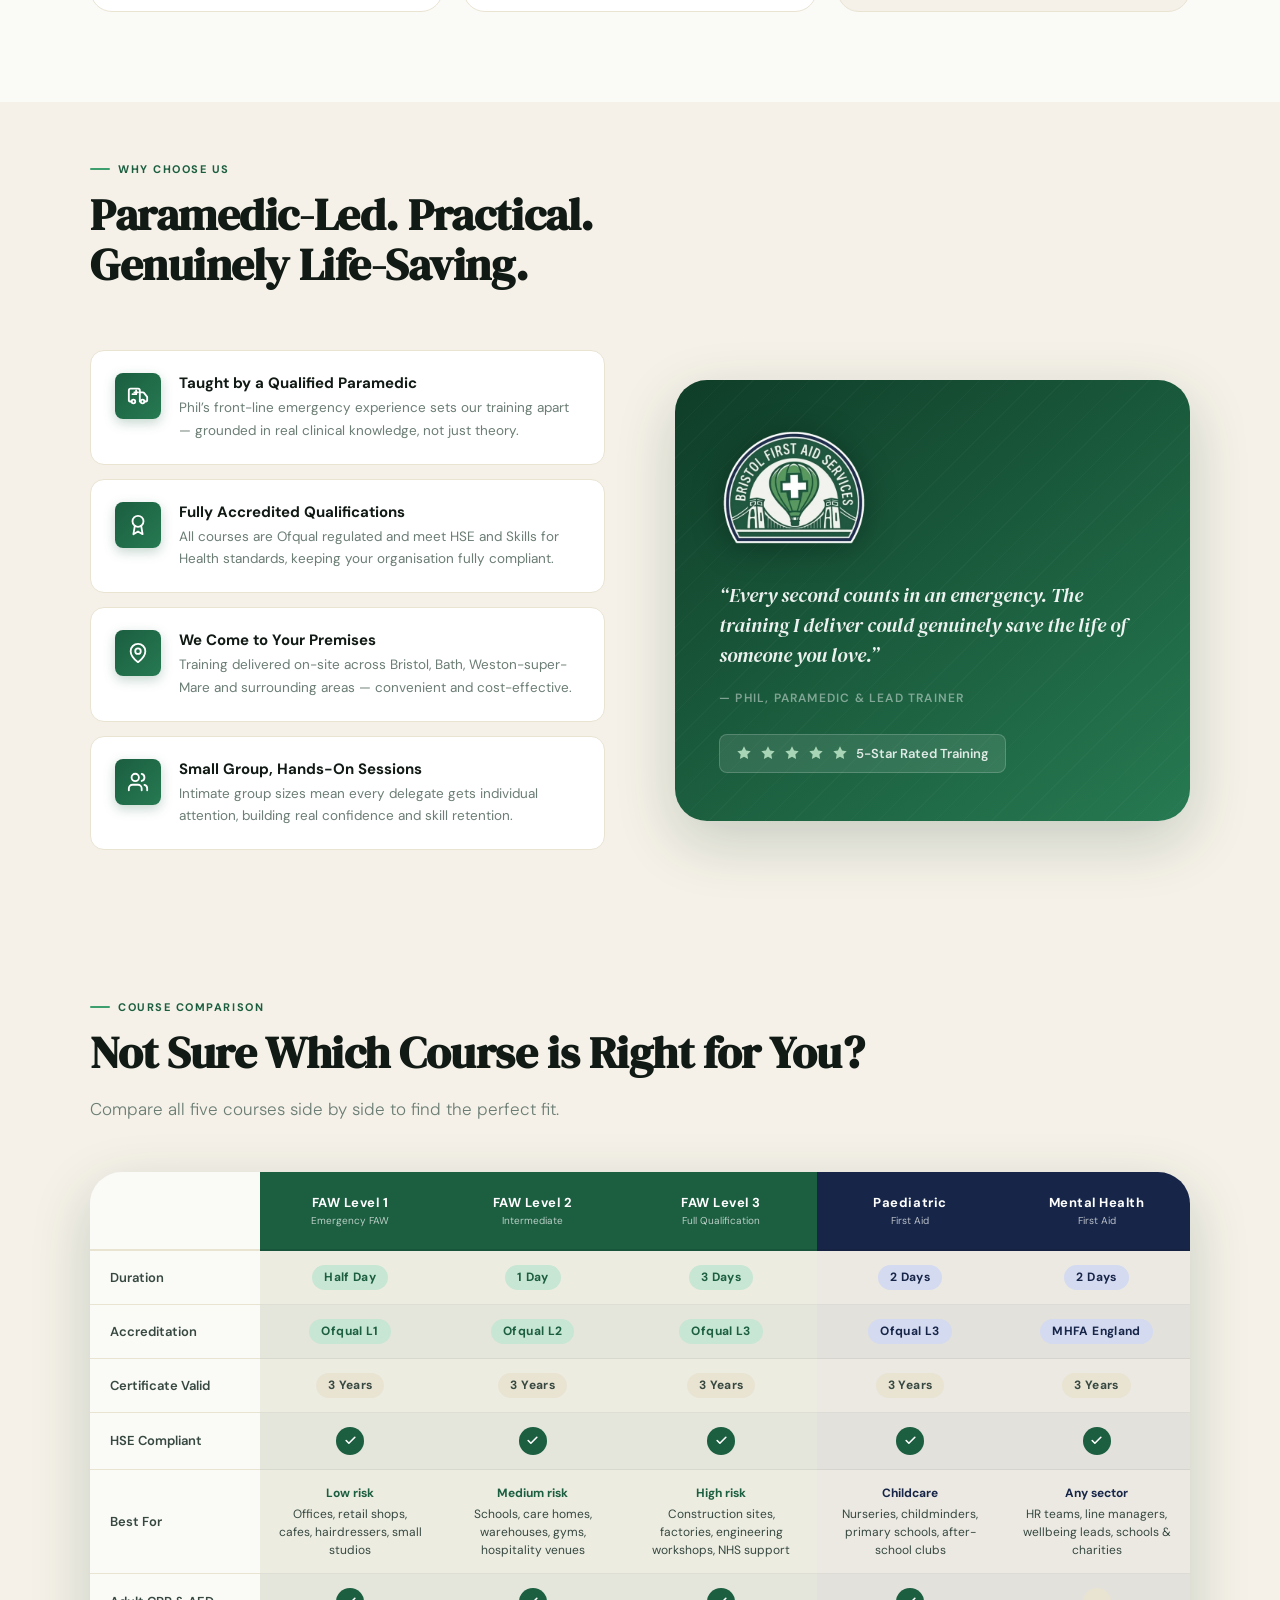
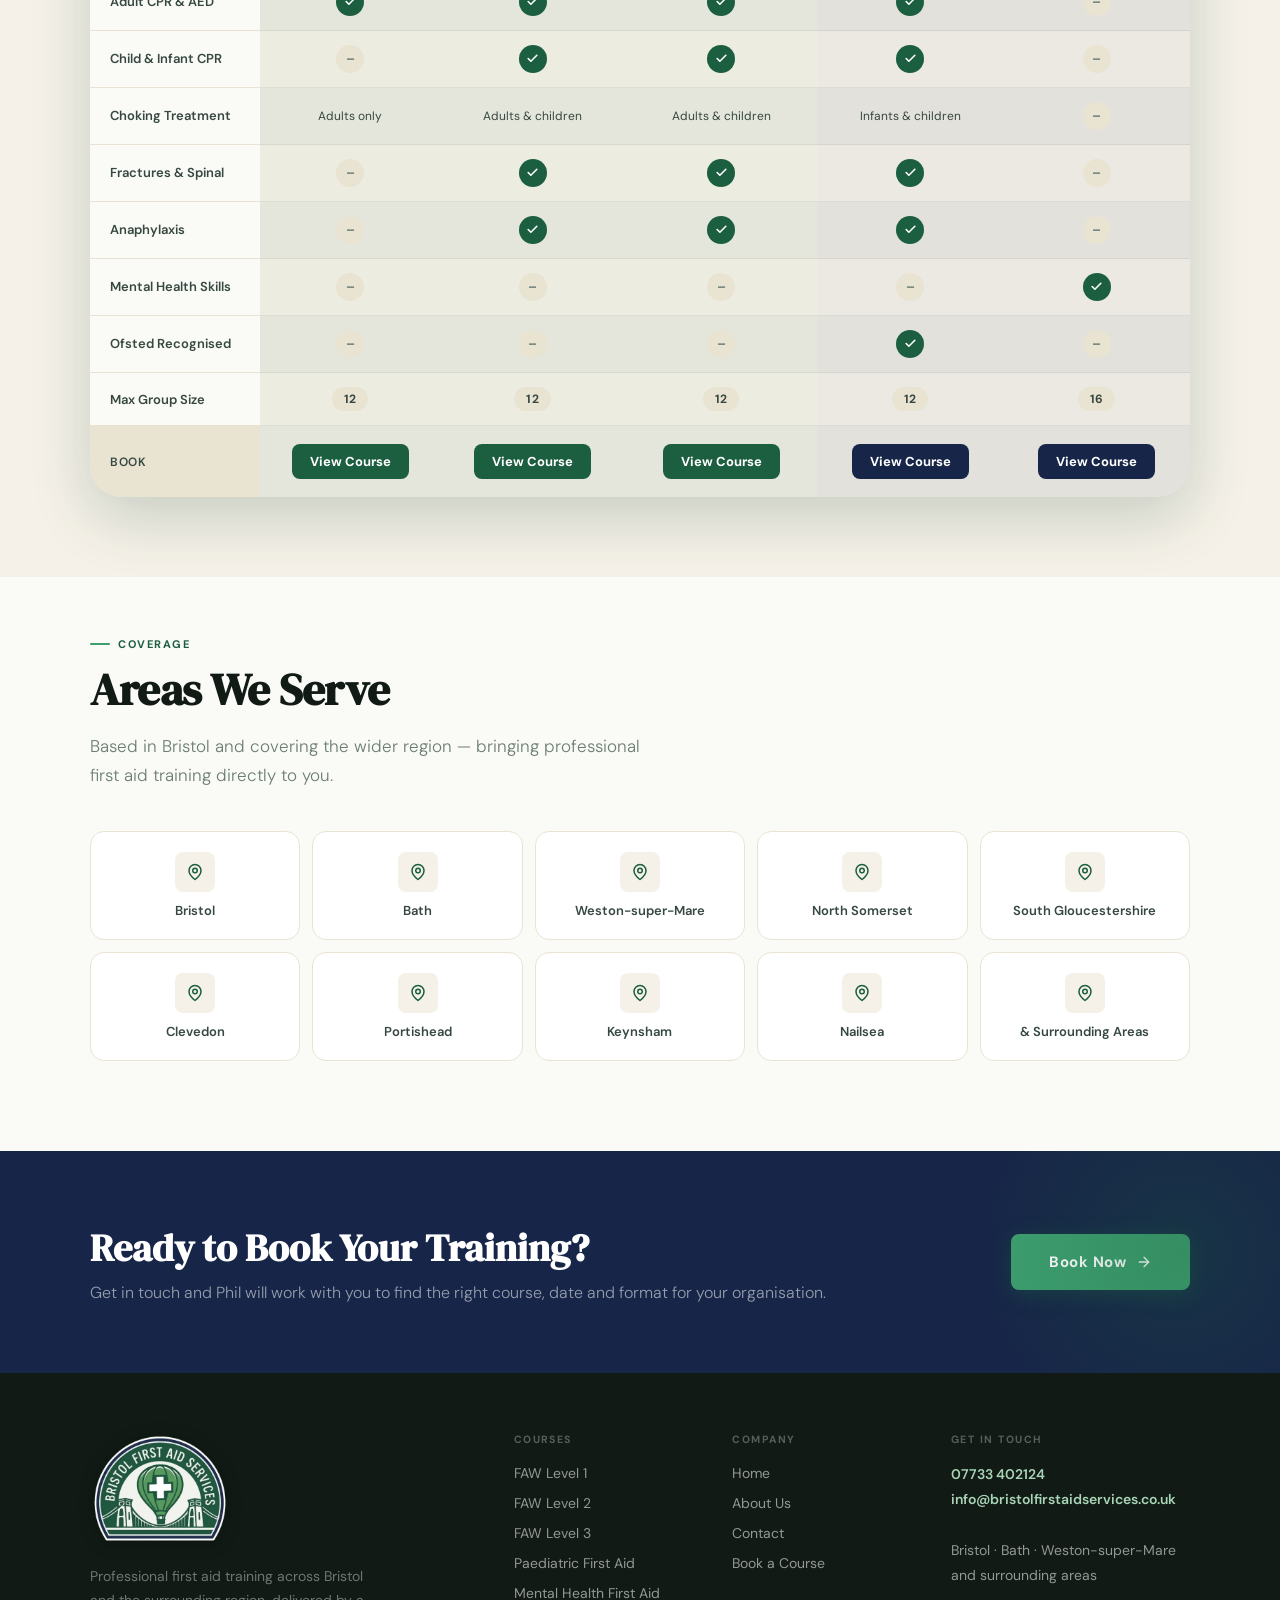
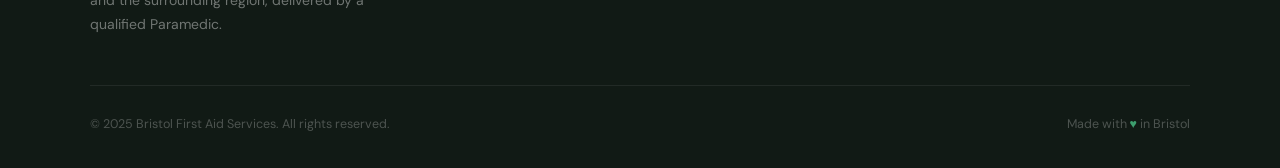
==== commit f5f2d470: "Remove gaps and enrich table" ====
--- a/index.html
+++ b/index.html
@@ -126,7 +126,7 @@
   </div>
 </div>
 
-<div class="section fade-in">
+<div class="section section-home fade-in">
   <div class="container">
     <div class="eyebrow">Accredited Training</div>
     <h2 class="section-heading">Our Courses</h2>
@@ -215,7 +215,7 @@
   </div>
 </div>
 
-<div class="section section-alt fade-in-2">
+<div class="section section-alt section-home fade-in-2">
   <div class="container">
     <div class="eyebrow">Why Choose Us</div>
     <h2 class="section-heading">Paramedic-Led. Practical.<br>Genuinely Life-Saving.</h2>
@@ -272,7 +272,7 @@
   </div>
 </div>
 
-<div class="compare-section">
+<div class="compare-section section-home">
   <div class="container">
     <div class="compare-intro">
       <div>
@@ -328,11 +328,11 @@
           </tr>
           <tr>
             <td class="rlabel">Best For</td>
-            <td class="dc dc-green" style="font-size:13px;color:var(--ink-mid)">Low&nbsp;risk workplaces</td>
-            <td class="dc dc-green" style="font-size:13px;color:var(--ink-mid)">Medium&nbsp;risk workplaces</td>
-            <td class="dc dc-green" style="font-size:13px;color:var(--ink-mid)">High&nbsp;risk workplaces</td>
-            <td class="dc dc-navy" style="font-size:13px;color:var(--ink-mid)">Childcare settings</td>
-            <td class="dc dc-navy" style="font-size:13px;color:var(--ink-mid)">Any workplace</td>
+            <td class="dc dc-green" style="font-size:12px;color:var(--ink-mid);line-height:1.5"><strong style="display:block;margin-bottom:3px;color:var(--forest)">Low risk</strong>Offices, retail shops, cafes, hairdressers, small studios</td>
+            <td class="dc dc-green" style="font-size:12px;color:var(--ink-mid);line-height:1.5"><strong style="display:block;margin-bottom:3px;color:var(--forest)">Medium risk</strong>Schools, care homes, warehouses, gyms, hospitality venues</td>
+            <td class="dc dc-green" style="font-size:12px;color:var(--ink-mid);line-height:1.5"><strong style="display:block;margin-bottom:3px;color:var(--forest)">High risk</strong>Construction sites, factories, engineering workshops, NHS support</td>
+            <td class="dc dc-navy" style="font-size:12px;color:var(--ink-mid);line-height:1.5"><strong style="display:block;margin-bottom:3px;color:var(--navy)">Childcare</strong>Nurseries, childminders, primary schools, after-school clubs</td>
+            <td class="dc dc-navy" style="font-size:12px;color:var(--ink-mid);line-height:1.5"><strong style="display:block;margin-bottom:3px;color:var(--navy)">Any sector</strong>HR teams, line managers, wellbeing leads, schools &amp; charities</td>
           </tr>
           <tr>
             <td class="rlabel">Adult CPR &amp; AED</td>
@@ -412,7 +412,7 @@
   </div>
 </div>
 
-<div class="section fade-in-3">
+<div class="section section-home fade-in-3">
   <div class="container">
     <div class="eyebrow">Coverage</div>
     <h2 class="section-heading">Areas We Serve</h2>
--- a/assets/style.css
+++ b/assets/style.css
@@ -59,6 +59,8 @@
 /* ── SHARED LAYOUT ── */
 .page-wrap{padding-top:70px;min-height:100vh}
 .section{padding:90px 48px}
+/* Home page sections — tighter top padding */
+.section-home{padding-top:52px}
 .section-alt{background:var(--cream)}
 .section-dark{background:var(--navy)}
 .container{max-width:1100px;margin:0 auto}
@@ -222,7 +224,7 @@
 #success-msg p{font-size:15px;color:var(--ink-mid);line-height:1.6}
 
 /* ── HOME HERO ── */
-.hero{position:relative;overflow:hidden;background:var(--forest-dark);padding:70px 48px 0}
+.hero{position:relative;overflow:hidden;background:var(--forest-dark);padding:50px 48px 0}
 .hero-mesh{position:absolute;inset:0;z-index:0;background:radial-gradient(ellipse 80% 60% at 20% 50%,rgba(38,122,82,.6) 0%,transparent 60%),radial-gradient(ellipse 50% 80% at 80% 20%,rgba(23,38,72,.8) 0%,transparent 50%),radial-gradient(ellipse 60% 50% at 60% 80%,rgba(15,61,40,.9) 0%,transparent 60%);animation:meshShift 10s ease-in-out infinite alternate}
 @keyframes meshShift{0%{filter:hue-rotate(0deg) brightness(1)}100%{filter:hue-rotate(8deg) brightness(1.08)}}
 .hero-grid{position:absolute;inset:0;z-index:1;background-image:linear-gradient(rgba(255,255,255,.03) 1px,transparent 1px),linear-gradient(90deg,rgba(255,255,255,.03) 1px,transparent 1px);background-size:60px 60px}
@@ -242,7 +244,8 @@
 .btn-hero-outline:hover{border-color:var(--white);background:rgba(255,255,255,.1)}
 /* Logo column — sits right, aligns to bottom of hero */
 .hero-logo-col{display:flex;align-items:flex-end;justify-content:center;padding-bottom:0}
-.hero-logo-col img{width:100%;max-width:360px;height:auto;filter:drop-shadow(0 12px 40px rgba(0,0,0,.55));animation:logoRise .9s var(--ease) .2s both}
+.hero-logo-col picture{display:block;line-height:0;font-size:0}
+.hero-logo-col img{display:block;width:100%;max-width:420px;height:auto;filter:drop-shadow(0 10px 36px rgba(0,0,0,.5));animation:logoRise .9s var(--ease) .2s both}
 @keyframes logoRise{from{opacity:0;transform:translateY(30px)}to{opacity:1;transform:translateY(0)}}
 
 /* ── FADE IN ── */
@@ -281,6 +284,7 @@
 
 /* ── COMPARISON TABLE ── */
 .compare-section{padding:80px 48px;background:var(--cream)}
+.compare-section.section-home{padding-top:52px}
 .compare-section .eyebrow{display:inline-flex}
 .compare-intro{display:grid;grid-template-columns:1fr auto;gap:32px;align-items:flex-end;margin-bottom:48px}
 .compare-scroll{overflow-x:auto;-webkit-overflow-scrolling:touch;border-radius:var(--r-xl);box-shadow:var(--sh-lg)}
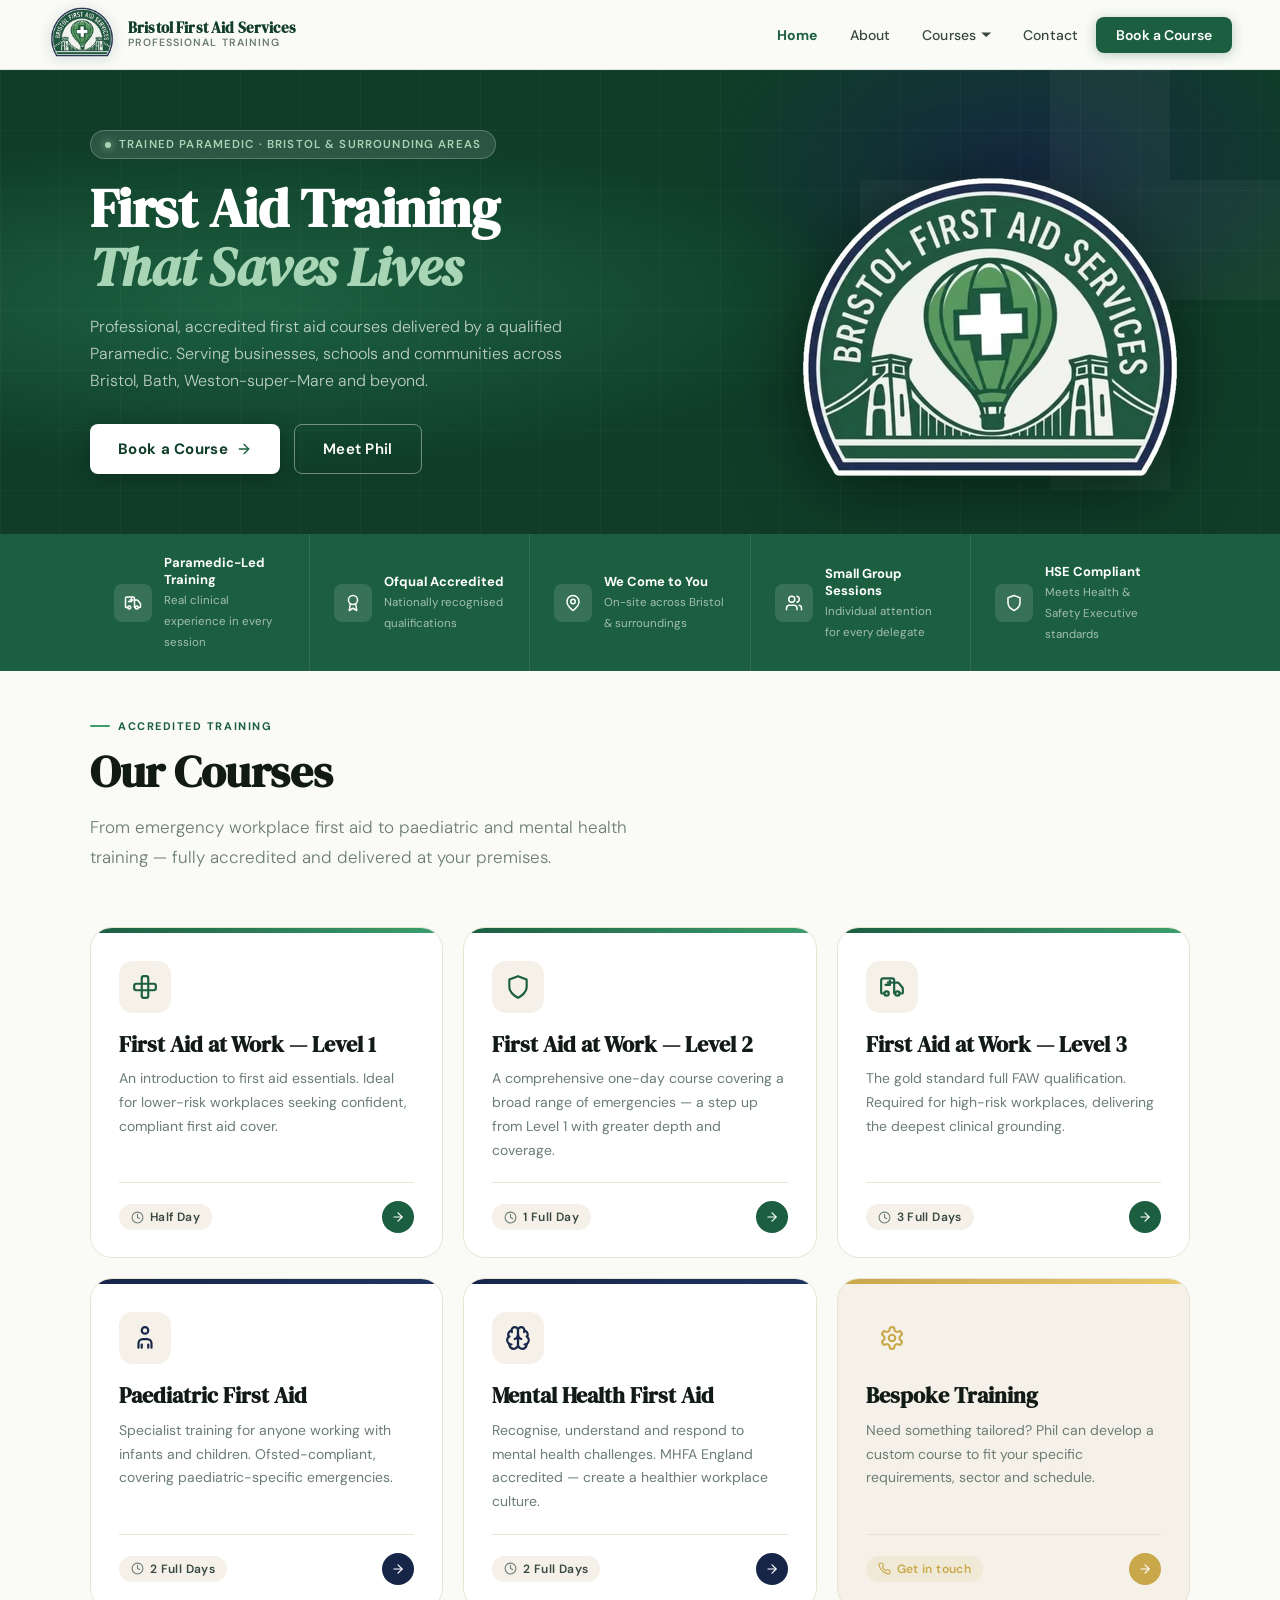
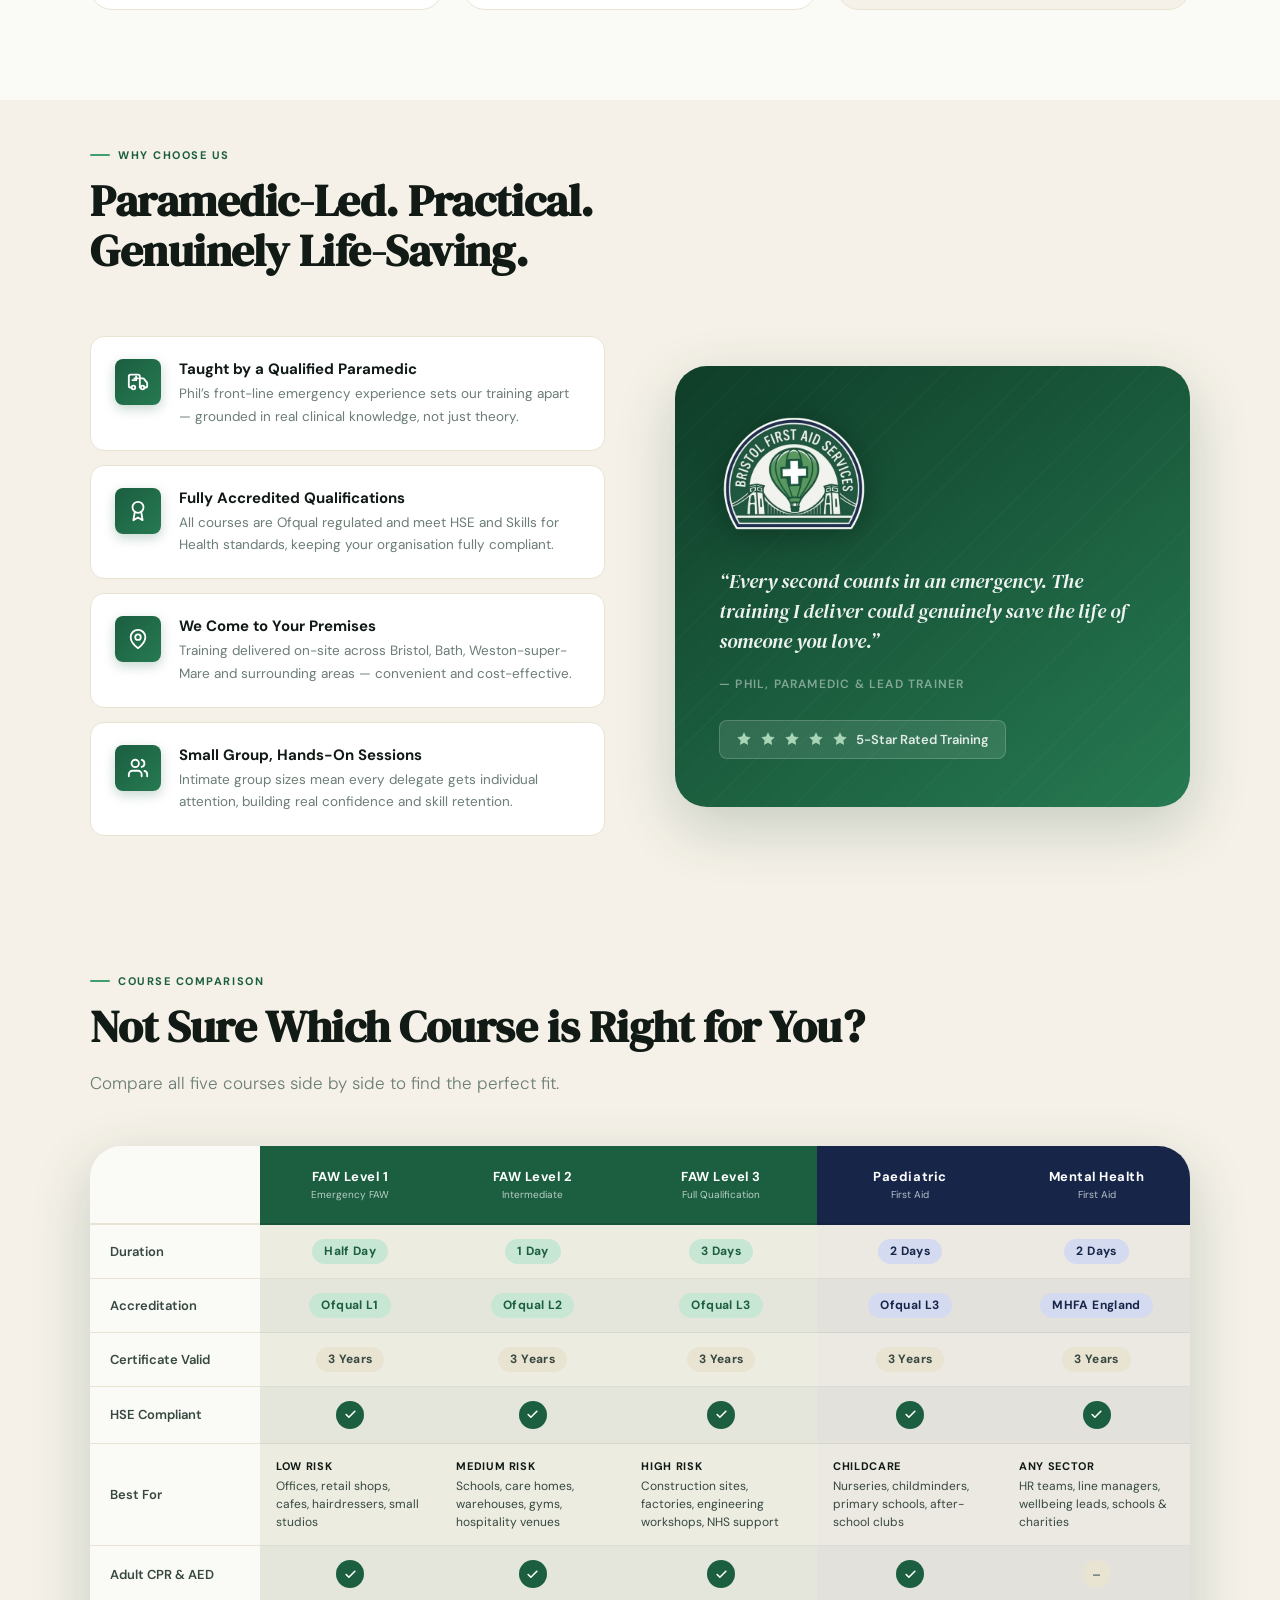
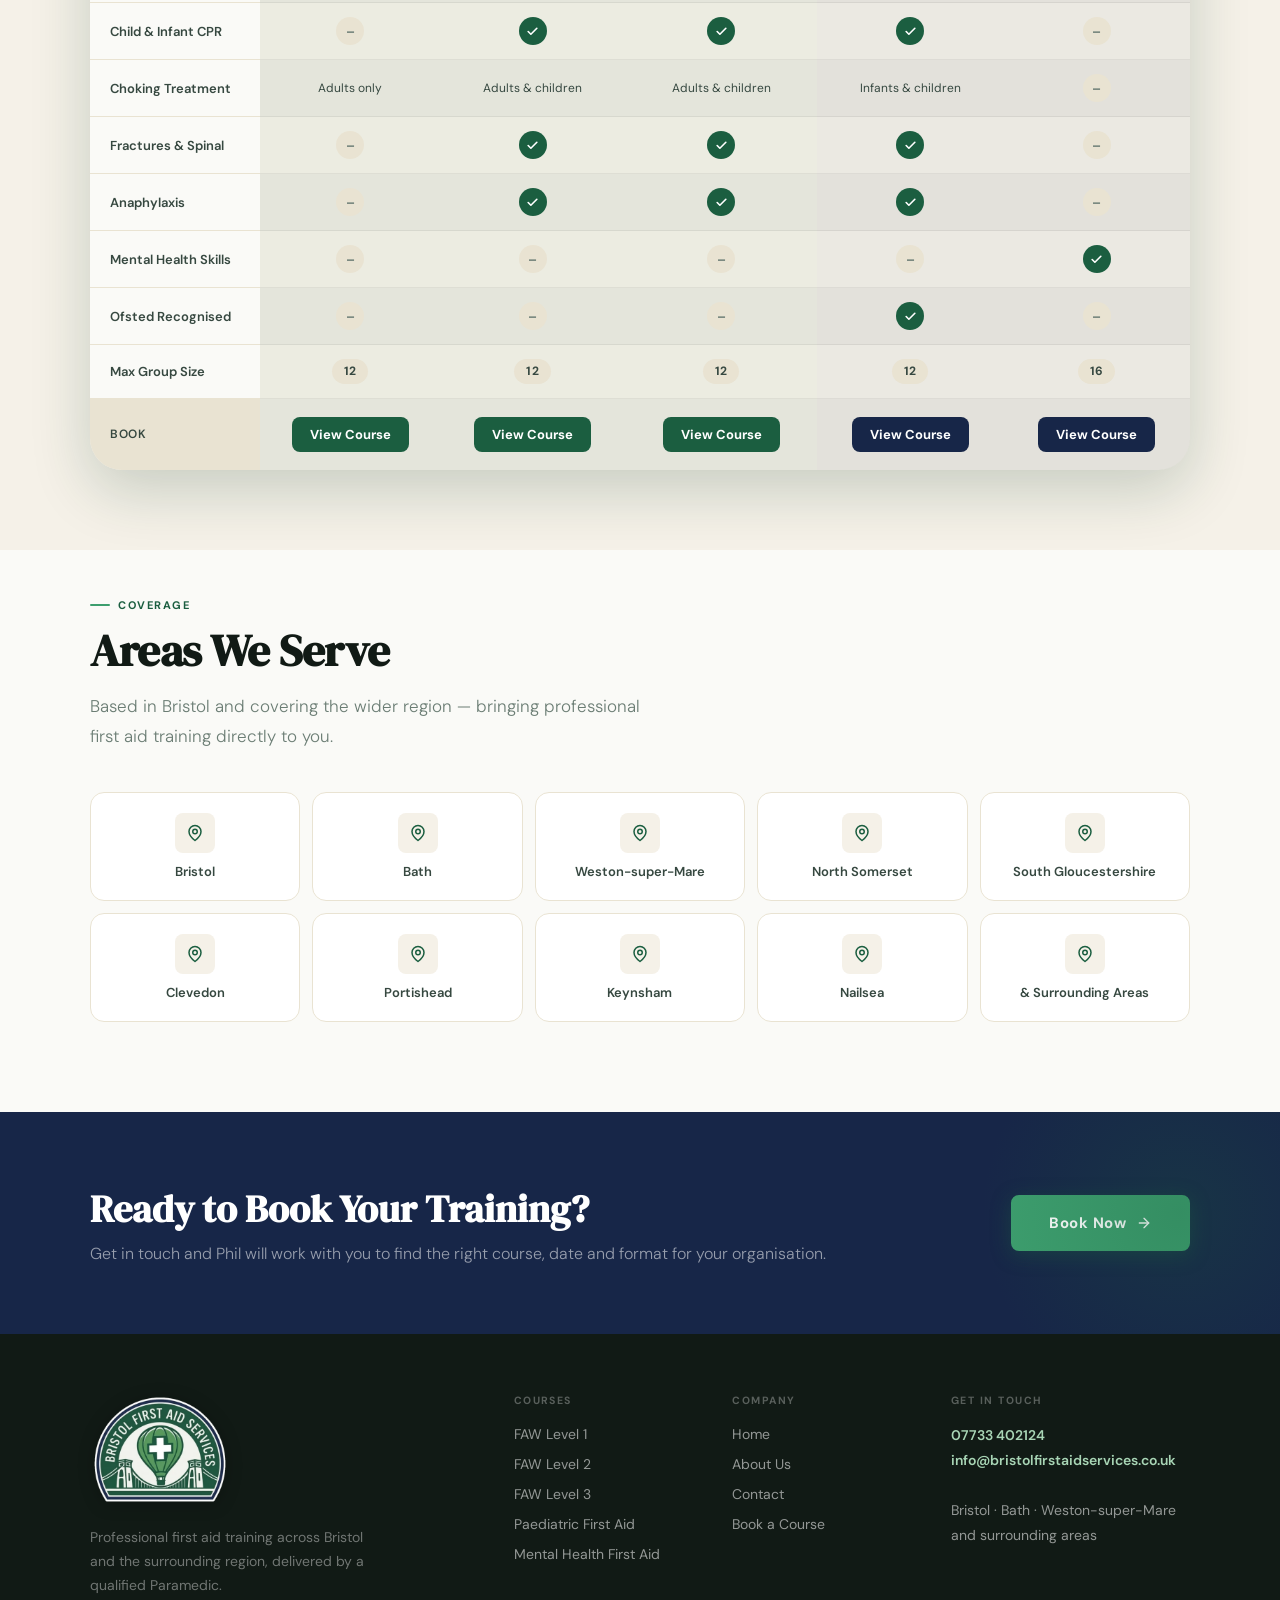
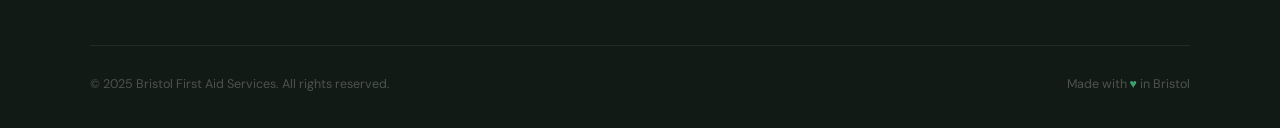
==== commit a14e38c2: "Fixes" ====
--- a/index.html
+++ b/index.html
@@ -328,11 +328,11 @@
           </tr>
           <tr>
             <td class="rlabel">Best For</td>
-            <td class="dc dc-green" style="font-size:12px;color:var(--ink-mid);line-height:1.5"><strong style="display:block;margin-bottom:3px;color:var(--forest)">Low risk</strong>Offices, retail shops, cafes, hairdressers, small studios</td>
-            <td class="dc dc-green" style="font-size:12px;color:var(--ink-mid);line-height:1.5"><strong style="display:block;margin-bottom:3px;color:var(--forest)">Medium risk</strong>Schools, care homes, warehouses, gyms, hospitality venues</td>
-            <td class="dc dc-green" style="font-size:12px;color:var(--ink-mid);line-height:1.5"><strong style="display:block;margin-bottom:3px;color:var(--forest)">High risk</strong>Construction sites, factories, engineering workshops, NHS support</td>
-            <td class="dc dc-navy" style="font-size:12px;color:var(--ink-mid);line-height:1.5"><strong style="display:block;margin-bottom:3px;color:var(--navy)">Childcare</strong>Nurseries, childminders, primary schools, after-school clubs</td>
-            <td class="dc dc-navy" style="font-size:12px;color:var(--ink-mid);line-height:1.5"><strong style="display:block;margin-bottom:3px;color:var(--navy)">Any sector</strong>HR teams, line managers, wellbeing leads, schools &amp; charities</td>
+            <td class="dc dc-green"><div class="bestfor"><strong>Low risk</strong><span>Offices, retail shops, cafes, hairdressers, small studios</span></div></td>
+            <td class="dc dc-green"><div class="bestfor"><strong>Medium risk</strong><span>Schools, care homes, warehouses, gyms, hospitality venues</span></div></td>
+            <td class="dc dc-green"><div class="bestfor"><strong>High risk</strong><span>Construction sites, factories, engineering workshops, NHS support</span></div></td>
+            <td class="dc dc-navy"><div class="bestfor"><strong>Childcare</strong><span>Nurseries, childminders, primary schools, after-school clubs</span></div></td>
+            <td class="dc dc-navy"><div class="bestfor"><strong>Any sector</strong><span>HR teams, line managers, wellbeing leads, schools &amp; charities</span></div></td>
           </tr>
           <tr>
             <td class="rlabel">Adult CPR &amp; AED</td>
--- a/assets/style.css
+++ b/assets/style.css
@@ -59,8 +59,8 @@
 /* ── SHARED LAYOUT ── */
 .page-wrap{padding-top:70px;min-height:100vh}
 .section{padding:90px 48px}
-/* Home page sections — tighter top padding */
-.section-home{padding-top:52px}
+/* Home page sections — zero top padding, content sits tight */
+.section-home{padding-top:40px}
 .section-alt{background:var(--cream)}
 .section-dark{background:var(--navy)}
 .container{max-width:1100px;margin:0 auto}
@@ -229,8 +229,8 @@
 @keyframes meshShift{0%{filter:hue-rotate(0deg) brightness(1)}100%{filter:hue-rotate(8deg) brightness(1.08)}}
 .hero-grid{position:absolute;inset:0;z-index:1;background-image:linear-gradient(rgba(255,255,255,.03) 1px,transparent 1px),linear-gradient(90deg,rgba(255,255,255,.03) 1px,transparent 1px);background-size:60px 60px}
 .hero-cross{position:absolute;right:-80px;top:-80px;z-index:1;width:500px;height:500px;opacity:.04}
-.hero-inner{position:relative;z-index:2;max-width:1100px;margin:0 auto;width:100%;display:grid;grid-template-columns:1fr 380px;gap:60px;align-items:flex-end}
-.hero-content{padding-bottom:60px}
+.hero-inner{position:relative;z-index:2;max-width:1100px;margin:0 auto;width:100%;display:grid;grid-template-columns:1fr 400px;gap:60px;align-items:center}
+.hero-content{padding-top:10px;padding-bottom:60px}
 .hero-pill{display:inline-flex;align-items:center;gap:8px;background:rgba(255,255,255,.12);border:1px solid rgba(255,255,255,.22);color:var(--accent);font-size:11.5px;font-weight:600;letter-spacing:.1em;text-transform:uppercase;padding:6px 14px;border-radius:100px;margin-bottom:20px;backdrop-filter:blur(6px)}
 .hero-pill-dot{width:6px;height:6px;border-radius:50%;background:var(--accent);box-shadow:0 0 8px var(--accent);animation:pulse 2s ease-in-out infinite}
 @keyframes pulse{0%,100%{opacity:1}50%{opacity:.4}}
@@ -242,10 +242,10 @@
 .btn-hero-primary:hover{background:var(--cream);transform:translateY(-2px);box-shadow:0 8px 30px rgba(0,0,0,.3)}
 .btn-hero-outline{background:transparent;color:var(--white);padding:14px 28px;border-radius:var(--r-sm);font-size:15px;font-weight:600;text-decoration:none;letter-spacing:.02em;transition:all .22s;border:1.5px solid rgba(255,255,255,.4);display:inline-flex;align-items:center;gap:8px}
 .btn-hero-outline:hover{border-color:var(--white);background:rgba(255,255,255,.1)}
-/* Logo column — sits right, aligns to bottom of hero */
-.hero-logo-col{display:flex;align-items:flex-end;justify-content:center;padding-bottom:0}
-.hero-logo-col picture{display:block;line-height:0;font-size:0}
-.hero-logo-col img{display:block;width:100%;max-width:420px;height:auto;filter:drop-shadow(0 10px 36px rgba(0,0,0,.5));animation:logoRise .9s var(--ease) .2s both}
+/* Logo column — centred vertically alongside text, full column width */
+.hero-logo-col{display:flex;align-items:center;justify-content:center;padding:40px 0}
+.hero-logo-col picture{display:block;line-height:0;font-size:0;width:100%}
+.hero-logo-col img{display:block;width:100%;height:auto;filter:drop-shadow(0 10px 36px rgba(0,0,0,.5));animation:logoRise .9s var(--ease) .2s both}
 @keyframes logoRise{from{opacity:0;transform:translateY(30px)}to{opacity:1;transform:translateY(0)}}
 
 /* ── FADE IN ── */
@@ -284,7 +284,7 @@
 
 /* ── COMPARISON TABLE ── */
 .compare-section{padding:80px 48px;background:var(--cream)}
-.compare-section.section-home{padding-top:52px}
+.compare-section.section-home{padding-top:40px}
 .compare-section .eyebrow{display:inline-flex}
 .compare-intro{display:grid;grid-template-columns:1fr auto;gap:32px;align-items:flex-end;margin-bottom:48px}
 .compare-scroll{overflow-x:auto;-webkit-overflow-scrolling:touch;border-radius:var(--r-xl);box-shadow:var(--sh-lg)}
@@ -324,7 +324,11 @@
 .ctable-btn-navy:hover{background:var(--navy-mid);transform:translateY(-1px)}
 /* Column header sub-label */
 .ctable th .col-sub{display:block;font-size:10px;font-weight:400;opacity:.7;letter-spacing:0;text-transform:none;margin-top:3px}
+/* Best For cell layout */
+.bestfor{text-align:left;font-size:12px;line-height:1.5;color:var(--ink-mid)}
+.bestfor strong{display:block;font-size:11px;font-weight:700;letter-spacing:.06em;text-transform:uppercase;color:var(--ink);margin-bottom:3px}
 @media(max-width:960px){
   .compare-section{padding:60px 24px}
+  .compare-section.section-home{padding-top:40px}
   .compare-intro{grid-template-columns:1fr}
 }
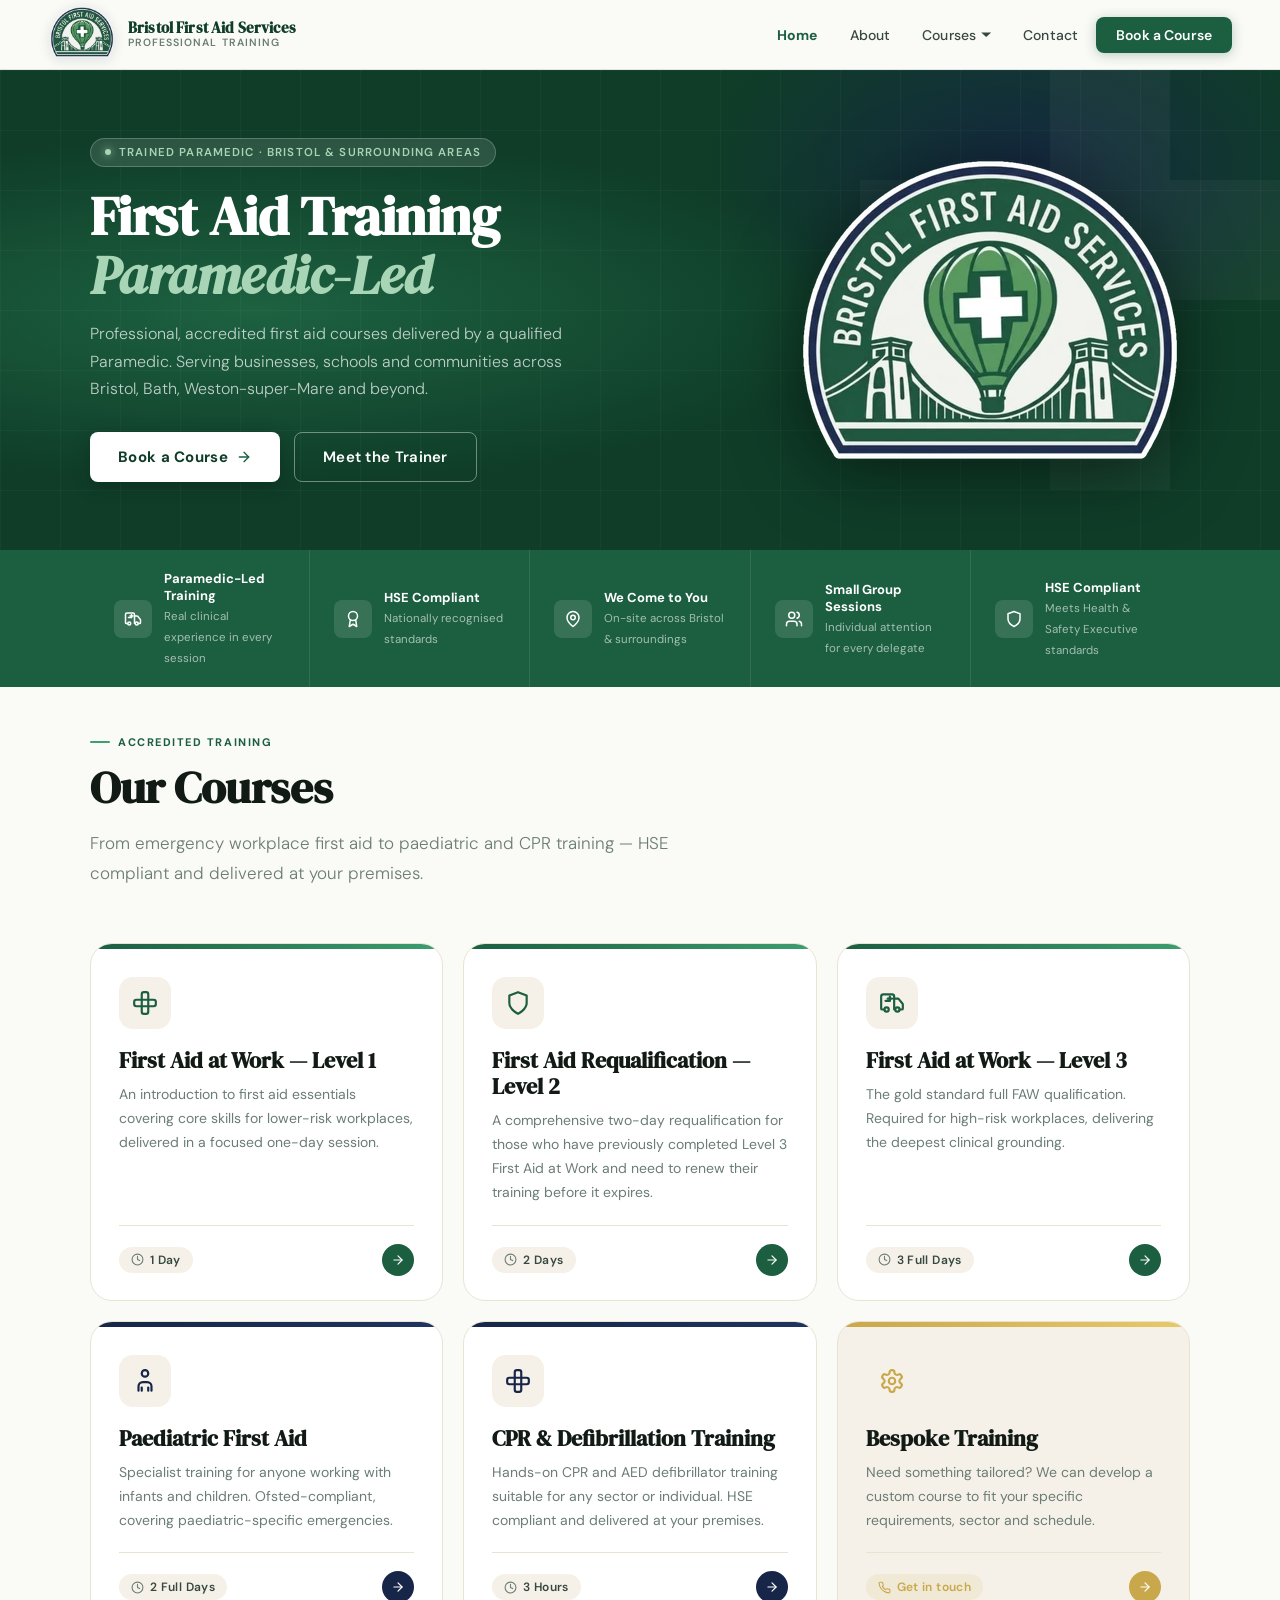
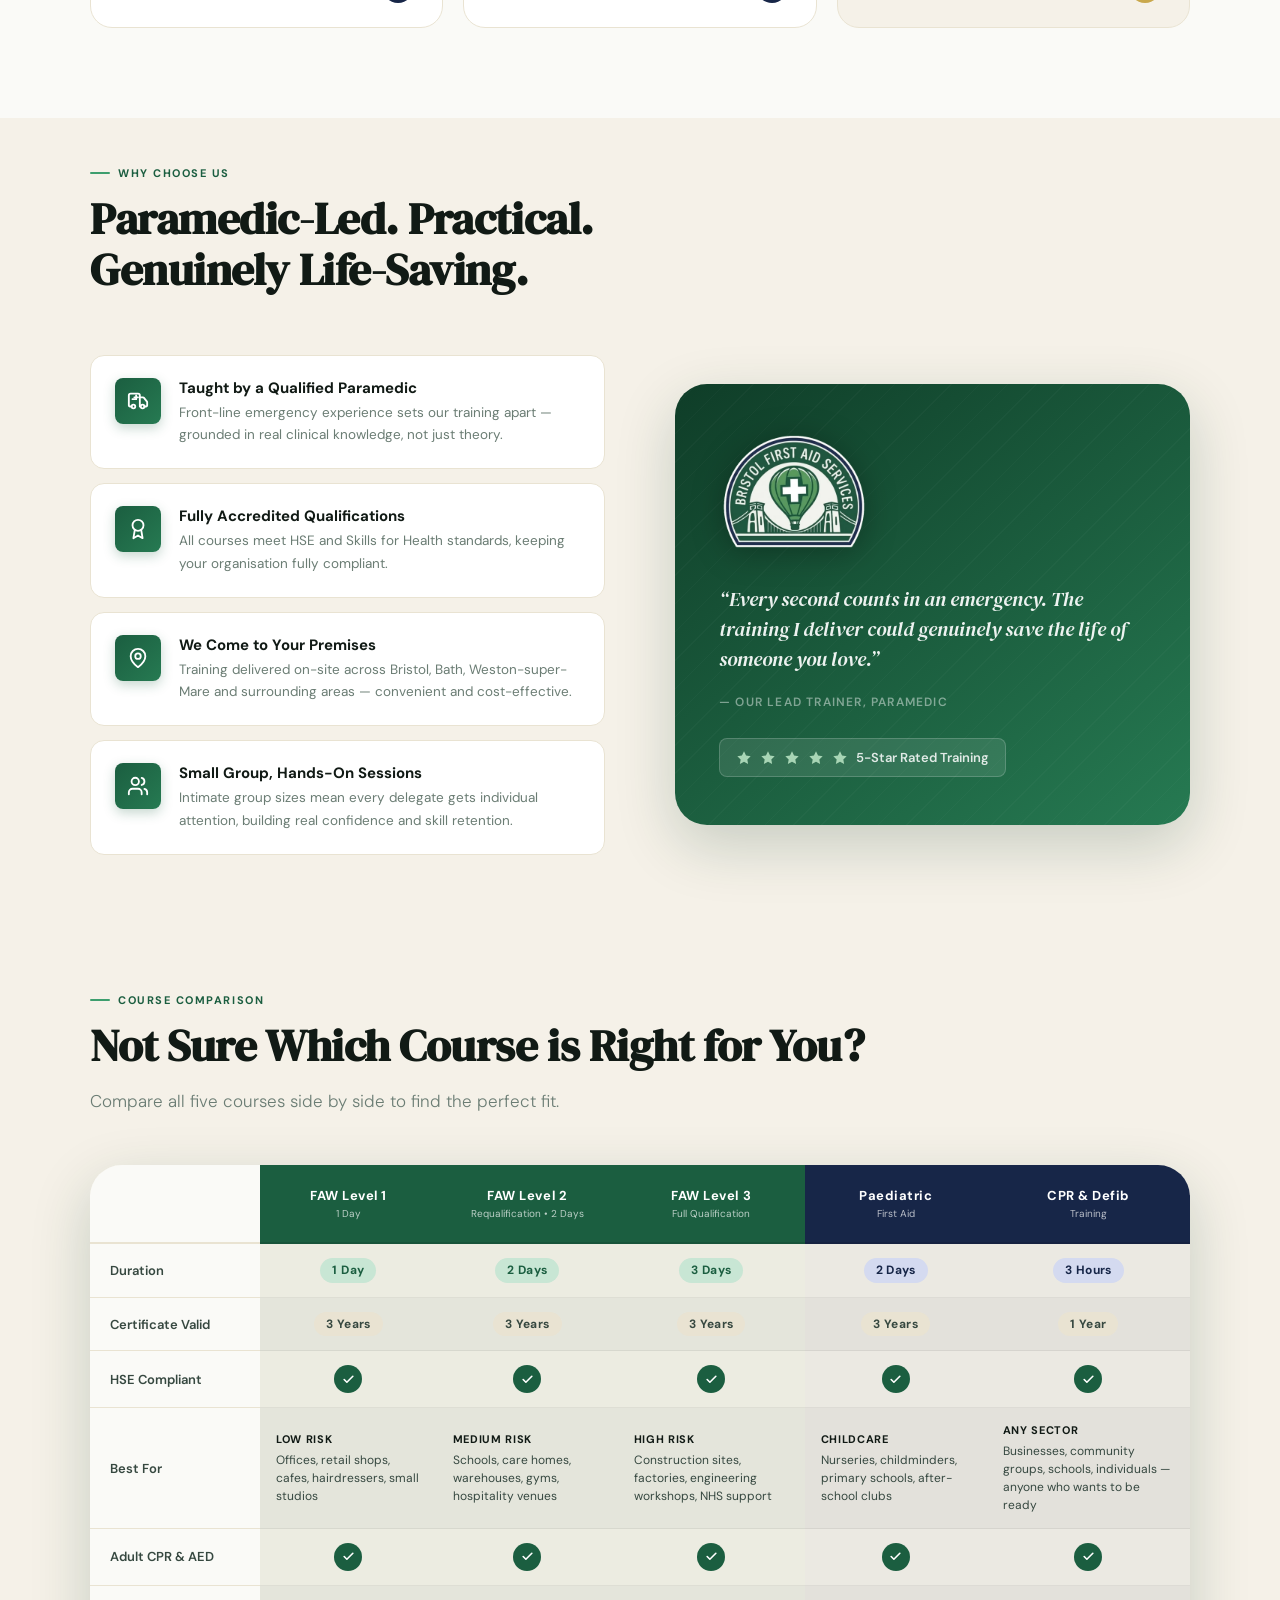
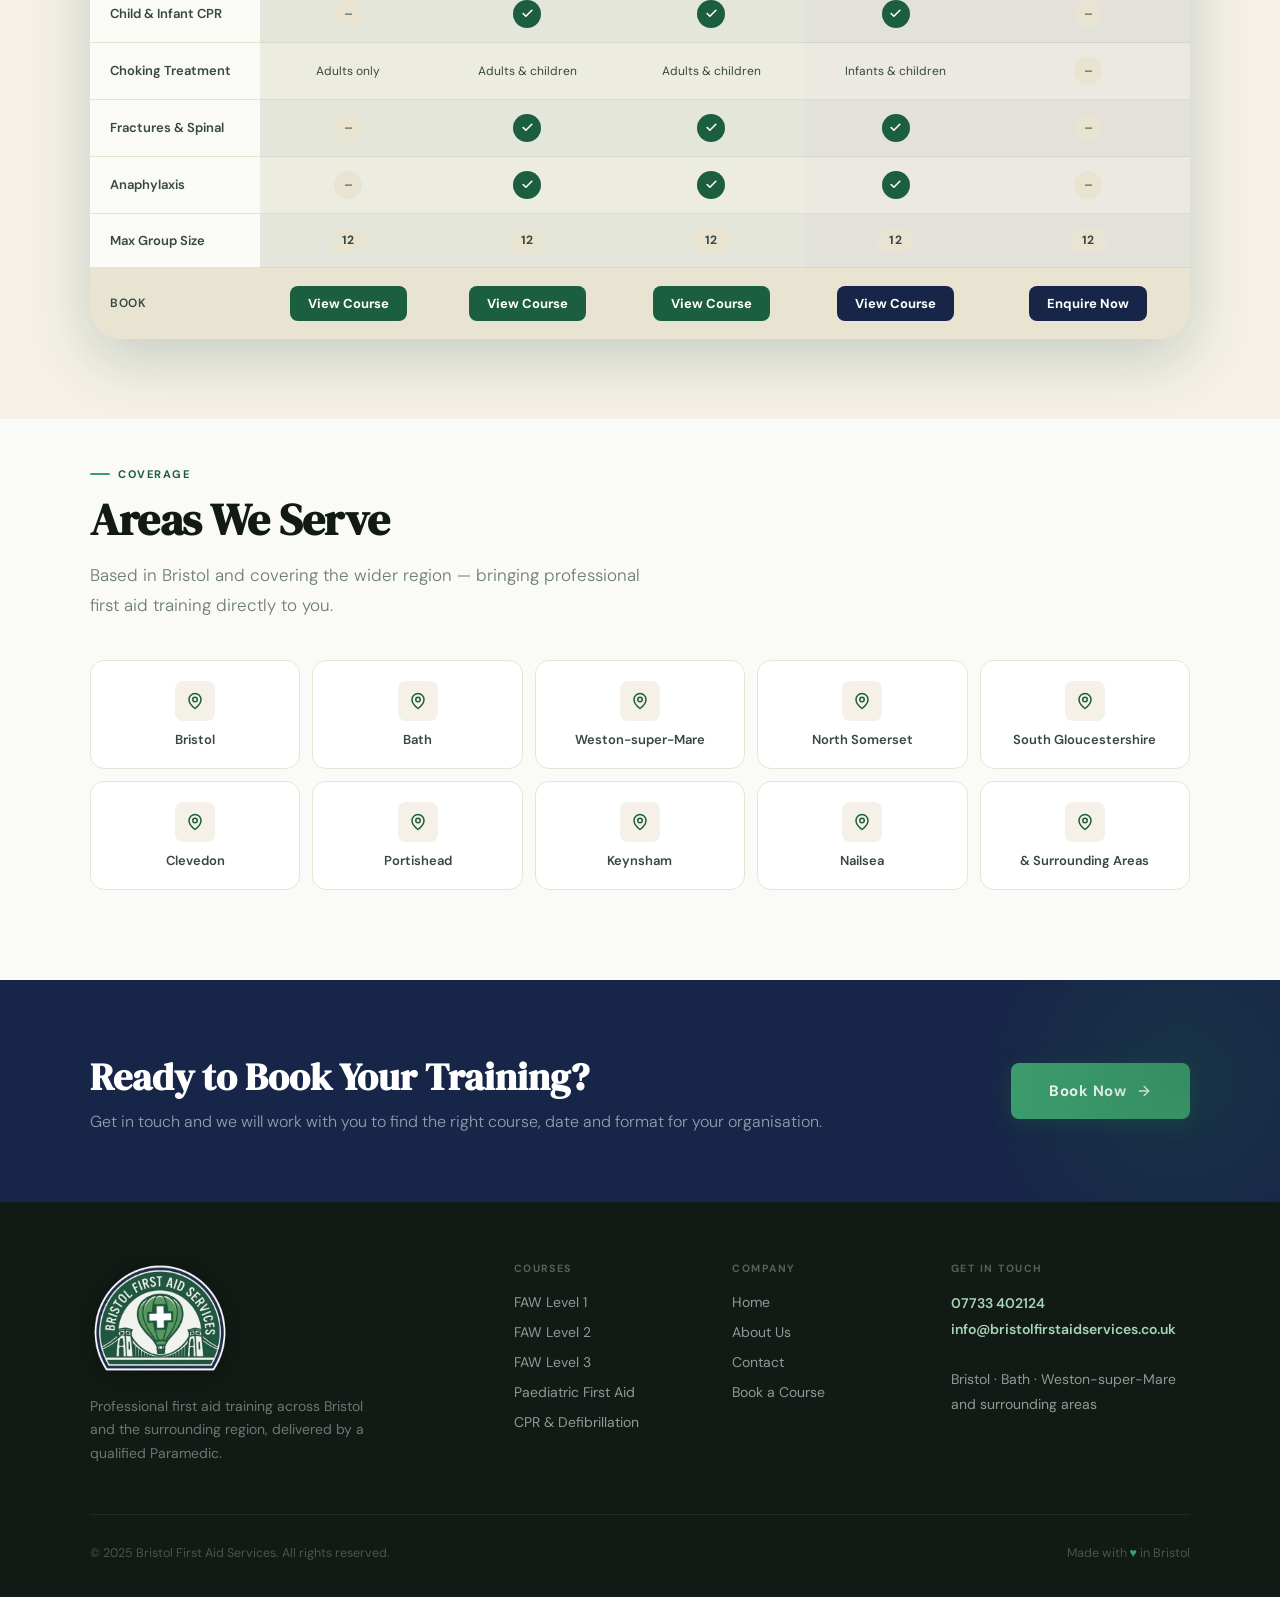
==== commit 80258f74: "Add files via upload" ====
--- a/index.html
+++ b/index.html
@@ -3,7 +3,7 @@
 <head>
 <meta charset="UTF-8">
 <meta name="viewport" content="width=device-width,initial-scale=1.0">
-<meta name="description" content="Professional first aid training across Bristol, Bath and Weston-super-Mare. Delivered by a qualified Paramedic. Ofqual accredited.">
+<meta name="description" content="Professional first aid training across Bristol, Bath and Weston-super-Mare. Delivered by a qualified Paramedic. HSE compliant.">
 <title>Home | Bristol First Aid Services</title>
 <link rel="preconnect" href="https://fonts.googleapis.com">
 <link rel="preconnect" href="https://fonts.gstatic.com" crossorigin>
@@ -61,9 +61,9 @@
           <span class="menu-icon"><svg width="14" height="14" style="color:var(--navy)"><use href="#ico-child"/></svg></span>
           Paediatric First Aid
         </a></li>
-        <li><a href="mental-health.html" role="menuitem">
-          <span class="menu-icon"><svg width="14" height="14" style="color:var(--navy)"><use href="#ico-brain"/></svg></span>
-          Mental Health First Aid
+        <li><a href="contact.html" role="menuitem">
+          <span class="menu-icon"><svg width="14" height="14" style="color:var(--navy)"><use href="#ico-cross"/></svg></span>
+          CPR &amp; Defibrillation Training
         </a></li>
       </ul>
     </li>
@@ -83,14 +83,14 @@
         <span class="hero-pill-dot"></span>
         Trained Paramedic &middot; Bristol &amp; Surrounding Areas
       </div>
-      <h1>First Aid Training<br><em>That Saves Lives</em></h1>
+      <h1>First Aid Training<br><em>Paramedic-Led</em></h1>
       <p class="hero-desc">Professional, accredited first aid courses delivered by a qualified Paramedic. Serving businesses, schools and communities across Bristol, Bath, Weston-super-Mare and beyond.</p>
       <div class="hero-btns">
         <a href="contact.html" class="btn-hero-primary">
           Book a Course
           <svg width="16" height="16" style="color:var(--forest)"><use href="#ico-arrow-right"/></svg>
         </a>
-        <a href="about.html" class="btn-hero-outline">Meet Phil</a>
+        <a href="about.html" class="btn-hero-outline">Meet the Trainer</a>
       </div>
     </div>
     <div class="hero-logo-col">
@@ -109,7 +109,7 @@
     </div>
     <div class="trust-item">
       <div class="trust-icon-wrap"><svg width="18" height="18" style="color:white"><use href="#ico-award"/></svg></div>
-      <div><strong>Ofqual Accredited</strong><span>Nationally recognised qualifications</span></div>
+      <div><strong>HSE Compliant</strong><span>Nationally recognised standards</span></div>
     </div>
     <div class="trust-item">
       <div class="trust-icon-wrap"><svg width="18" height="18" style="color:white"><use href="#ico-pin"/></svg></div>
@@ -130,7 +130,7 @@
   <div class="container">
     <div class="eyebrow">Accredited Training</div>
     <h2 class="section-heading">Our Courses</h2>
-    <p class="section-lead">From emergency workplace first aid to paediatric and mental health training &mdash; fully accredited and delivered at your premises.</p>
+    <p class="section-lead">From emergency workplace first aid to paediatric and CPR training &mdash; HSE compliant and delivered at your premises.</p>
     <div class="courses-grid">
 
       <a class="course-card" href="fa-level1.html">
@@ -138,9 +138,9 @@
         <div class="card-body">
           <div class="card-icon-wrap"><svg width="26" height="26" style="color:var(--forest)"><use href="#ico-cross"/></svg></div>
           <h3>First Aid at Work &mdash; Level 1</h3>
-          <p>An introduction to first aid essentials. Ideal for lower-risk workplaces seeking confident, compliant first aid cover.</p>
-          <div class="card-meta">
-            <div class="card-duration"><svg width="13" height="13" style="color:var(--ink-light)"><use href="#ico-clock"/></svg> Half Day</div>
+          <p>An introduction to first aid essentials covering core skills for lower-risk workplaces, delivered in a focused one-day session.</p>
+          <div class="card-meta">
+            <div class="card-duration"><svg width="13" height="13" style="color:var(--ink-light)"><use href="#ico-clock"/></svg> 1 Day</div>
             <div class="card-arrow"><svg width="14" height="14" style="color:white"><use href="#ico-arrow-right"/></svg></div>
           </div>
         </div>
@@ -150,10 +150,10 @@
         <div class="card-stripe"></div>
         <div class="card-body">
           <div class="card-icon-wrap"><svg width="26" height="26" style="color:var(--forest)"><use href="#ico-shield"/></svg></div>
-          <h3>First Aid at Work &mdash; Level 2</h3>
-          <p>A comprehensive one-day course covering a broad range of emergencies &mdash; a step up from Level 1 with greater depth and coverage.</p>
-          <div class="card-meta">
-            <div class="card-duration"><svg width="13" height="13" style="color:var(--ink-light)"><use href="#ico-clock"/></svg> 1 Full Day</div>
+          <h3>First Aid Requalification &mdash; Level 2</h3>
+          <p>A comprehensive two-day requalification for those who have previously completed Level 3 First Aid at Work and need to renew their training before it expires.</p>
+          <div class="card-meta">
+            <div class="card-duration"><svg width="13" height="13" style="color:var(--ink-light)"><use href="#ico-clock"/></svg> 2 Days</div>
             <div class="card-arrow"><svg width="14" height="14" style="color:white"><use href="#ico-arrow-right"/></svg></div>
           </div>
         </div>
@@ -185,14 +185,14 @@
         </div>
       </a>
 
-      <a class="course-card" href="mental-health.html">
+      <a class="course-card" href="contact.html">
         <div class="card-stripe navy-stripe"></div>
         <div class="card-body">
-          <div class="card-icon-wrap"><svg width="26" height="26" style="color:var(--navy)"><use href="#ico-brain"/></svg></div>
-          <h3>Mental Health First Aid</h3>
-          <p>Recognise, understand and respond to mental health challenges. MHFA England accredited &mdash; create a healthier workplace culture.</p>
-          <div class="card-meta">
-            <div class="card-duration"><svg width="13" height="13" style="color:var(--ink-light)"><use href="#ico-clock"/></svg> 2 Full Days</div>
+          <div class="card-icon-wrap"><svg width="26" height="26" style="color:var(--navy)"><use href="#ico-cross"/></svg></div>
+          <h3>CPR &amp; Defibrillation Training</h3>
+          <p>Hands-on CPR and AED defibrillator training suitable for any sector or individual. HSE compliant and delivered at your premises.</p>
+          <div class="card-meta">
+            <div class="card-duration"><svg width="13" height="13" style="color:var(--ink-light)"><use href="#ico-clock"/></svg> 3 Hours</div>
             <div class="card-arrow" style="background:var(--navy)"><svg width="14" height="14" style="color:white"><use href="#ico-arrow-right"/></svg></div>
           </div>
         </div>
@@ -203,7 +203,7 @@
         <div class="card-body">
           <div class="card-icon-wrap"><svg width="26" height="26" style="color:var(--gold)"><use href="#ico-settings"/></svg></div>
           <h3>Bespoke Training</h3>
-          <p>Need something tailored? Phil can develop a custom course to fit your specific requirements, sector and schedule.</p>
+          <p>Need something tailored? We can develop a custom course to fit your specific requirements, sector and schedule.</p>
           <div class="card-meta">
             <div class="card-duration" style="color:var(--gold);background:rgba(201,168,76,.12)"><svg width="13" height="13"><use href="#ico-phone"/></svg> Get in touch</div>
             <div class="card-arrow" style="background:var(--gold)"><svg width="14" height="14" style="color:white"><use href="#ico-arrow-right"/></svg></div>
@@ -225,14 +225,14 @@
           <div class="why-card-icon"><svg width="22" height="22" style="color:white"><use href="#ico-ambulance"/></svg></div>
           <div>
             <h4>Taught by a Qualified Paramedic</h4>
-            <p>Phil&rsquo;s front-line emergency experience sets our training apart &mdash; grounded in real clinical knowledge, not just theory.</p>
+            <p>Front-line emergency experience sets our training apart &mdash; grounded in real clinical knowledge, not just theory.</p>
           </div>
         </div>
         <div class="why-card">
           <div class="why-card-icon"><svg width="22" height="22" style="color:white"><use href="#ico-award"/></svg></div>
           <div>
             <h4>Fully Accredited Qualifications</h4>
-            <p>All courses are Ofqual regulated and meet HSE and Skills for Health standards, keeping your organisation fully compliant.</p>
+            <p>All courses meet HSE and Skills for Health standards, keeping your organisation fully compliant.</p>
           </div>
         </div>
         <div class="why-card">
@@ -256,7 +256,7 @@
           <div class="why-panel-content">
             <picture><source srcset="assets/logo.webp" type="image/webp"><img class="why-logo" src="assets/logo.png" alt="Bristol First Aid Services" width="200" height="164"></picture>
             <p class="why-quote">&ldquo;Every second counts in an emergency. The training I deliver could genuinely save the life of someone you love.&rdquo;</p>
-            <p class="why-cite">&mdash; Phil, Paramedic &amp; Lead Trainer</p>
+            <p class="why-cite">&mdash; Our Lead Trainer, Paramedic</p>
             <div class="why-badge">
               <svg width="16" height="16" style="color:var(--accent)"><use href="#ico-star"/></svg>
               <svg width="16" height="16" style="color:var(--accent)"><use href="#ico-star"/></svg>
@@ -286,37 +286,30 @@
         <thead>
           <tr>
             <th class="rlabel"></th>
-            <th class="dc dc-green">FAW Level 1<span class="col-sub">Emergency FAW</span></th>
-            <th class="dc dc-green">FAW Level 2<span class="col-sub">Intermediate</span></th>
+            <th class="dc dc-green">FAW Level 1<span class="col-sub">1 Day</span></th>
+            <th class="dc dc-green">FAW Level 2<span class="col-sub">Requalification &bull; 2 Days</span></th>
             <th class="dc dc-green">FAW Level 3<span class="col-sub">Full Qualification</span></th>
             <th class="dc dc-navy">Paediatric<span class="col-sub">First Aid</span></th>
-            <th class="dc dc-navy">Mental Health<span class="col-sub">First Aid</span></th>
+            <th class="dc dc-navy">CPR &amp; Defib<span class="col-sub">Training</span></th>
           </tr>
         </thead>
         <tbody>
           <tr>
             <td class="rlabel">Duration</td>
-            <td class="dc dc-green"><span class="cpill cpill-green">Half Day</span></td>
             <td class="dc dc-green"><span class="cpill cpill-green">1 Day</span></td>
+            <td class="dc dc-green"><span class="cpill cpill-green">2 Days</span></td>
             <td class="dc dc-green"><span class="cpill cpill-green">3 Days</span></td>
             <td class="dc dc-navy"><span class="cpill cpill-navy">2 Days</span></td>
-            <td class="dc dc-navy"><span class="cpill cpill-navy">2 Days</span></td>
-          </tr>
-          <tr>
-            <td class="rlabel">Accreditation</td>
-            <td class="dc dc-green"><span class="cpill cpill-green">Ofqual L1</span></td>
-            <td class="dc dc-green"><span class="cpill cpill-green">Ofqual L2</span></td>
-            <td class="dc dc-green"><span class="cpill cpill-green">Ofqual L3</span></td>
-            <td class="dc dc-navy"><span class="cpill cpill-navy">Ofqual L3</span></td>
-            <td class="dc dc-navy"><span class="cpill cpill-navy">MHFA England</span></td>
-          </tr>
+            <td class="dc dc-navy"><span class="cpill cpill-navy">3 Hours</span></td>
+          </tr>
+
           <tr>
             <td class="rlabel">Certificate Valid</td>
             <td class="dc dc-green"><span class="cpill cpill-cream">3 Years</span></td>
             <td class="dc dc-green"><span class="cpill cpill-cream">3 Years</span></td>
             <td class="dc dc-green"><span class="cpill cpill-cream">3 Years</span></td>
             <td class="dc dc-navy"><span class="cpill cpill-cream">3 Years</span></td>
-            <td class="dc dc-navy"><span class="cpill cpill-cream">3 Years</span></td>
+            <td class="dc dc-navy"><span class="cpill cpill-cream">1 Year</span></td>
           </tr>
           <tr>
             <td class="rlabel">HSE Compliant</td>
@@ -332,7 +325,7 @@
             <td class="dc dc-green"><div class="bestfor"><strong>Medium risk</strong><span>Schools, care homes, warehouses, gyms, hospitality venues</span></div></td>
             <td class="dc dc-green"><div class="bestfor"><strong>High risk</strong><span>Construction sites, factories, engineering workshops, NHS support</span></div></td>
             <td class="dc dc-navy"><div class="bestfor"><strong>Childcare</strong><span>Nurseries, childminders, primary schools, after-school clubs</span></div></td>
-            <td class="dc dc-navy"><div class="bestfor"><strong>Any sector</strong><span>HR teams, line managers, wellbeing leads, schools &amp; charities</span></div></td>
+            <td class="dc dc-navy"><div class="bestfor"><strong>Any sector</strong><span>Businesses, community groups, schools, individuals &mdash; anyone who wants to be ready</span></div></td>
           </tr>
           <tr>
             <td class="rlabel">Adult CPR &amp; AED</td>
@@ -340,7 +333,7 @@
             <td class="dc dc-green"><span class="cyes"><svg width="13" height="13" style="color:white"><use href="#ico-check"/></svg></span></td>
             <td class="dc dc-green"><span class="cyes"><svg width="13" height="13" style="color:white"><use href="#ico-check"/></svg></span></td>
             <td class="dc dc-navy"><span class="cyes"><svg width="13" height="13" style="color:white"><use href="#ico-check"/></svg></span></td>
-            <td class="dc dc-navy"><span class="cno">&#x2013;</span></td>
+            <td class="dc dc-navy"><span class="cyes"><svg width="13" height="13" style="color:white"><use href="#ico-check"/></svg></span></td>
           </tr>
           <tr>
             <td class="rlabel">Child &amp; Infant CPR</td>
@@ -374,29 +367,15 @@
             <td class="dc dc-navy"><span class="cyes"><svg width="13" height="13" style="color:white"><use href="#ico-check"/></svg></span></td>
             <td class="dc dc-navy"><span class="cno">&#x2013;</span></td>
           </tr>
-          <tr>
-            <td class="rlabel">Mental Health Skills</td>
-            <td class="dc dc-green"><span class="cno">&#x2013;</span></td>
-            <td class="dc dc-green"><span class="cno">&#x2013;</span></td>
-            <td class="dc dc-green"><span class="cno">&#x2013;</span></td>
-            <td class="dc dc-navy"><span class="cno">&#x2013;</span></td>
-            <td class="dc dc-navy"><span class="cyes"><svg width="13" height="13" style="color:white"><use href="#ico-check"/></svg></span></td>
-          </tr>
-          <tr>
-            <td class="rlabel">Ofsted Recognised</td>
-            <td class="dc dc-green"><span class="cno">&#x2013;</span></td>
-            <td class="dc dc-green"><span class="cno">&#x2013;</span></td>
-            <td class="dc dc-green"><span class="cno">&#x2013;</span></td>
-            <td class="dc dc-navy"><span class="cyes"><svg width="13" height="13" style="color:white"><use href="#ico-check"/></svg></span></td>
-            <td class="dc dc-navy"><span class="cno">&#x2013;</span></td>
-          </tr>
+
+
           <tr>
             <td class="rlabel">Max Group Size</td>
             <td class="dc dc-green"><span class="cpill cpill-cream">12</span></td>
             <td class="dc dc-green"><span class="cpill cpill-cream">12</span></td>
             <td class="dc dc-green"><span class="cpill cpill-cream">12</span></td>
             <td class="dc dc-navy"><span class="cpill cpill-cream">12</span></td>
-            <td class="dc dc-navy"><span class="cpill cpill-cream">16</span></td>
+            <td class="dc dc-navy"><span class="cpill cpill-cream">12</span></td>
           </tr>
           <tr class="cta-row">
             <td class="rlabel">Book</td>
@@ -404,7 +383,7 @@
             <td class="dc dc-green"><a href="fa-level2.html" class="ctable-btn ctable-btn-green">View Course</a></td>
             <td class="dc dc-green"><a href="fa-level3.html" class="ctable-btn ctable-btn-green">View Course</a></td>
             <td class="dc dc-navy"><a href="paediatric.html" class="ctable-btn ctable-btn-navy">View Course</a></td>
-            <td class="dc dc-navy"><a href="mental-health.html" class="ctable-btn ctable-btn-navy">View Course</a></td>
+            <td class="dc dc-navy"><a href="contact.html" class="ctable-btn ctable-btn-navy">Enquire Now</a></td>
           </tr>
         </tbody>
       </table>
@@ -435,7 +414,7 @@
   <div class="cta-inner">
     <div>
       <h2>Ready to Book Your Training?</h2>
-      <p>Get in touch and Phil will work with you to find the right course, date and format for your organisation.</p>
+      <p>Get in touch and we will work with you to find the right course, date and format for your organisation.</p>
     </div>
     <a href="contact.html" class="btn-cta">Book Now <svg width="16" height="16" style="color:white"><use href="#ico-arrow-right"/></svg></a>
   </div>
@@ -453,7 +432,7 @@
         <li><a href="fa-level2.html">FAW Level 2</a></li>
         <li><a href="fa-level3.html">FAW Level 3</a></li>
         <li><a href="paediatric.html">Paediatric First Aid</a></li>
-        <li><a href="mental-health.html">Mental Health First Aid</a></li>
+        <li><a href="contact.html">CPR &amp; Defibrillation</a></li>
       </ul>
     </div>
     <div>
--- a/assets/style.css
+++ b/assets/style.css
@@ -224,13 +224,13 @@
 #success-msg p{font-size:15px;color:var(--ink-mid);line-height:1.6}
 
 /* ── HOME HERO ── */
-.hero{position:relative;overflow:hidden;background:var(--forest-dark);padding:50px 48px 0}
+.hero{position:relative;overflow:hidden;background:var(--forest-dark);padding:0 48px;min-height:480px;display:flex;align-items:stretch}
 .hero-mesh{position:absolute;inset:0;z-index:0;background:radial-gradient(ellipse 80% 60% at 20% 50%,rgba(38,122,82,.6) 0%,transparent 60%),radial-gradient(ellipse 50% 80% at 80% 20%,rgba(23,38,72,.8) 0%,transparent 50%),radial-gradient(ellipse 60% 50% at 60% 80%,rgba(15,61,40,.9) 0%,transparent 60%);animation:meshShift 10s ease-in-out infinite alternate}
 @keyframes meshShift{0%{filter:hue-rotate(0deg) brightness(1)}100%{filter:hue-rotate(8deg) brightness(1.08)}}
 .hero-grid{position:absolute;inset:0;z-index:1;background-image:linear-gradient(rgba(255,255,255,.03) 1px,transparent 1px),linear-gradient(90deg,rgba(255,255,255,.03) 1px,transparent 1px);background-size:60px 60px}
 .hero-cross{position:absolute;right:-80px;top:-80px;z-index:1;width:500px;height:500px;opacity:.04}
 .hero-inner{position:relative;z-index:2;max-width:1100px;margin:0 auto;width:100%;display:grid;grid-template-columns:1fr 400px;gap:60px;align-items:center}
-.hero-content{padding-top:10px;padding-bottom:60px}
+.hero-content{padding:60px 0}
 .hero-pill{display:inline-flex;align-items:center;gap:8px;background:rgba(255,255,255,.12);border:1px solid rgba(255,255,255,.22);color:var(--accent);font-size:11.5px;font-weight:600;letter-spacing:.1em;text-transform:uppercase;padding:6px 14px;border-radius:100px;margin-bottom:20px;backdrop-filter:blur(6px)}
 .hero-pill-dot{width:6px;height:6px;border-radius:50%;background:var(--accent);box-shadow:0 0 8px var(--accent);animation:pulse 2s ease-in-out infinite}
 @keyframes pulse{0%,100%{opacity:1}50%{opacity:.4}}
@@ -242,11 +242,11 @@
 .btn-hero-primary:hover{background:var(--cream);transform:translateY(-2px);box-shadow:0 8px 30px rgba(0,0,0,.3)}
 .btn-hero-outline{background:transparent;color:var(--white);padding:14px 28px;border-radius:var(--r-sm);font-size:15px;font-weight:600;text-decoration:none;letter-spacing:.02em;transition:all .22s;border:1.5px solid rgba(255,255,255,.4);display:inline-flex;align-items:center;gap:8px}
 .btn-hero-outline:hover{border-color:var(--white);background:rgba(255,255,255,.1)}
-/* Logo column — centred vertically alongside text, full column width */
-.hero-logo-col{display:flex;align-items:center;justify-content:center;padding:40px 0}
+/* Logo column — true vertical centre, fills column width */
+.hero-logo-col{display:flex;align-items:center;justify-content:center}
 .hero-logo-col picture{display:block;line-height:0;font-size:0;width:100%}
 .hero-logo-col img{display:block;width:100%;height:auto;filter:drop-shadow(0 10px 36px rgba(0,0,0,.5));animation:logoRise .9s var(--ease) .2s both}
-@keyframes logoRise{from{opacity:0;transform:translateY(30px)}to{opacity:1;transform:translateY(0)}}
+@keyframes logoRise{from{opacity:0;transform:translateY(20px)}to{opacity:1;transform:translateY(0)}}
 
 /* ── FADE IN ── */
 @keyframes fadeUp{from{opacity:0;transform:translateY(18px)}to{opacity:1;transform:translateY(0)}}
@@ -258,12 +258,12 @@
 @media(max-width:960px){
   nav{padding:0 20px}
   .nav-links{display:none}
-  .hero{padding:56px 24px 0}
-  .hero-logo-col img{max-width:240px}
-  .hero-content{padding-bottom:36px}
-  .hero-logo-col{justify-content:center;padding:0 0 0}
-  .hero-inner{grid-template-columns:1fr}
-  .hero-content{padding-bottom:60px}
+  .hero{padding:0 24px;min-height:auto}
+  .hero-inner{grid-template-columns:1fr;gap:0}
+  .hero-logo-col{order:-1;padding:32px 0 16px;display:flex;justify-content:center}
+  .hero-logo-col picture{width:auto}
+  .hero-logo-col img{width:200px;margin:0 auto}
+  .hero-content{padding:0 0 40px}
   .trust-inner{flex-wrap:wrap}
   .trust-item{flex:1 1 50%;border-right:none;border-bottom:1px solid rgba(255,255,255,.1)}
   .section,.page-hero{padding-left:24px;padding-right:24px}
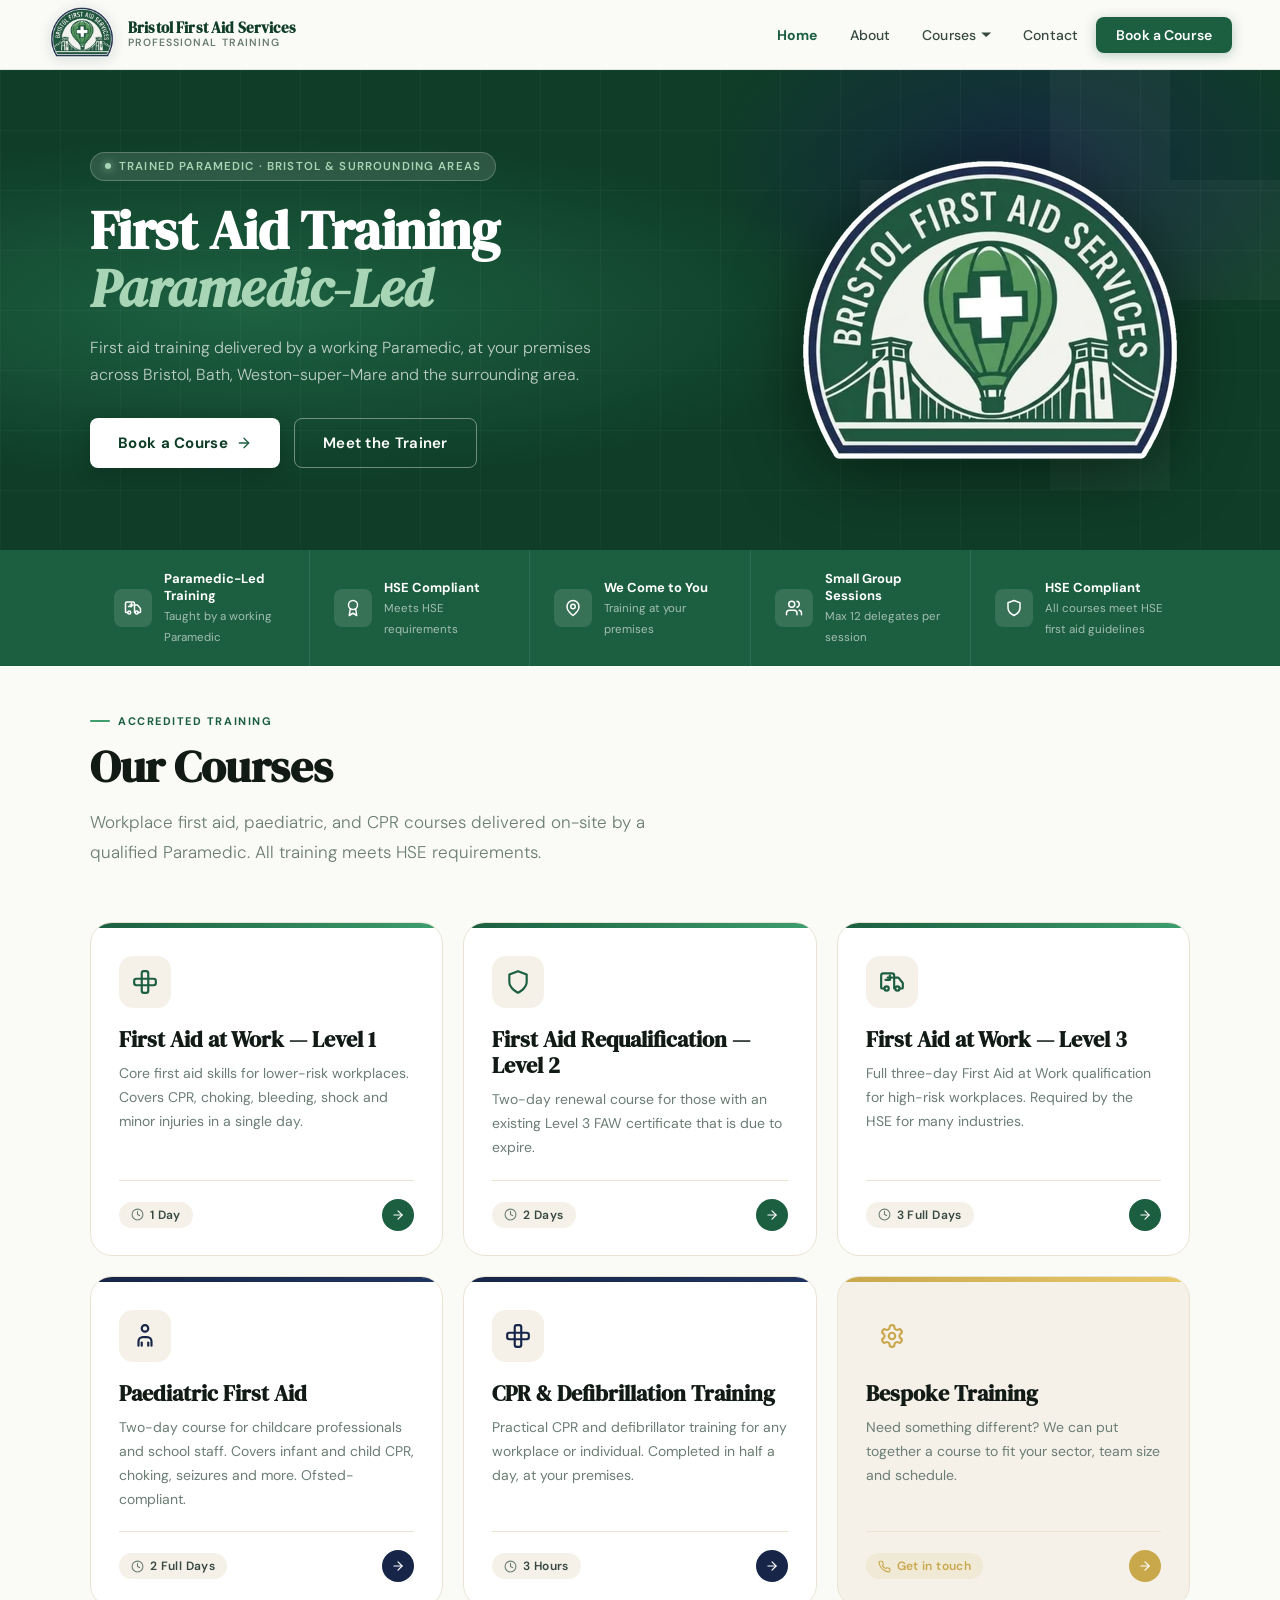
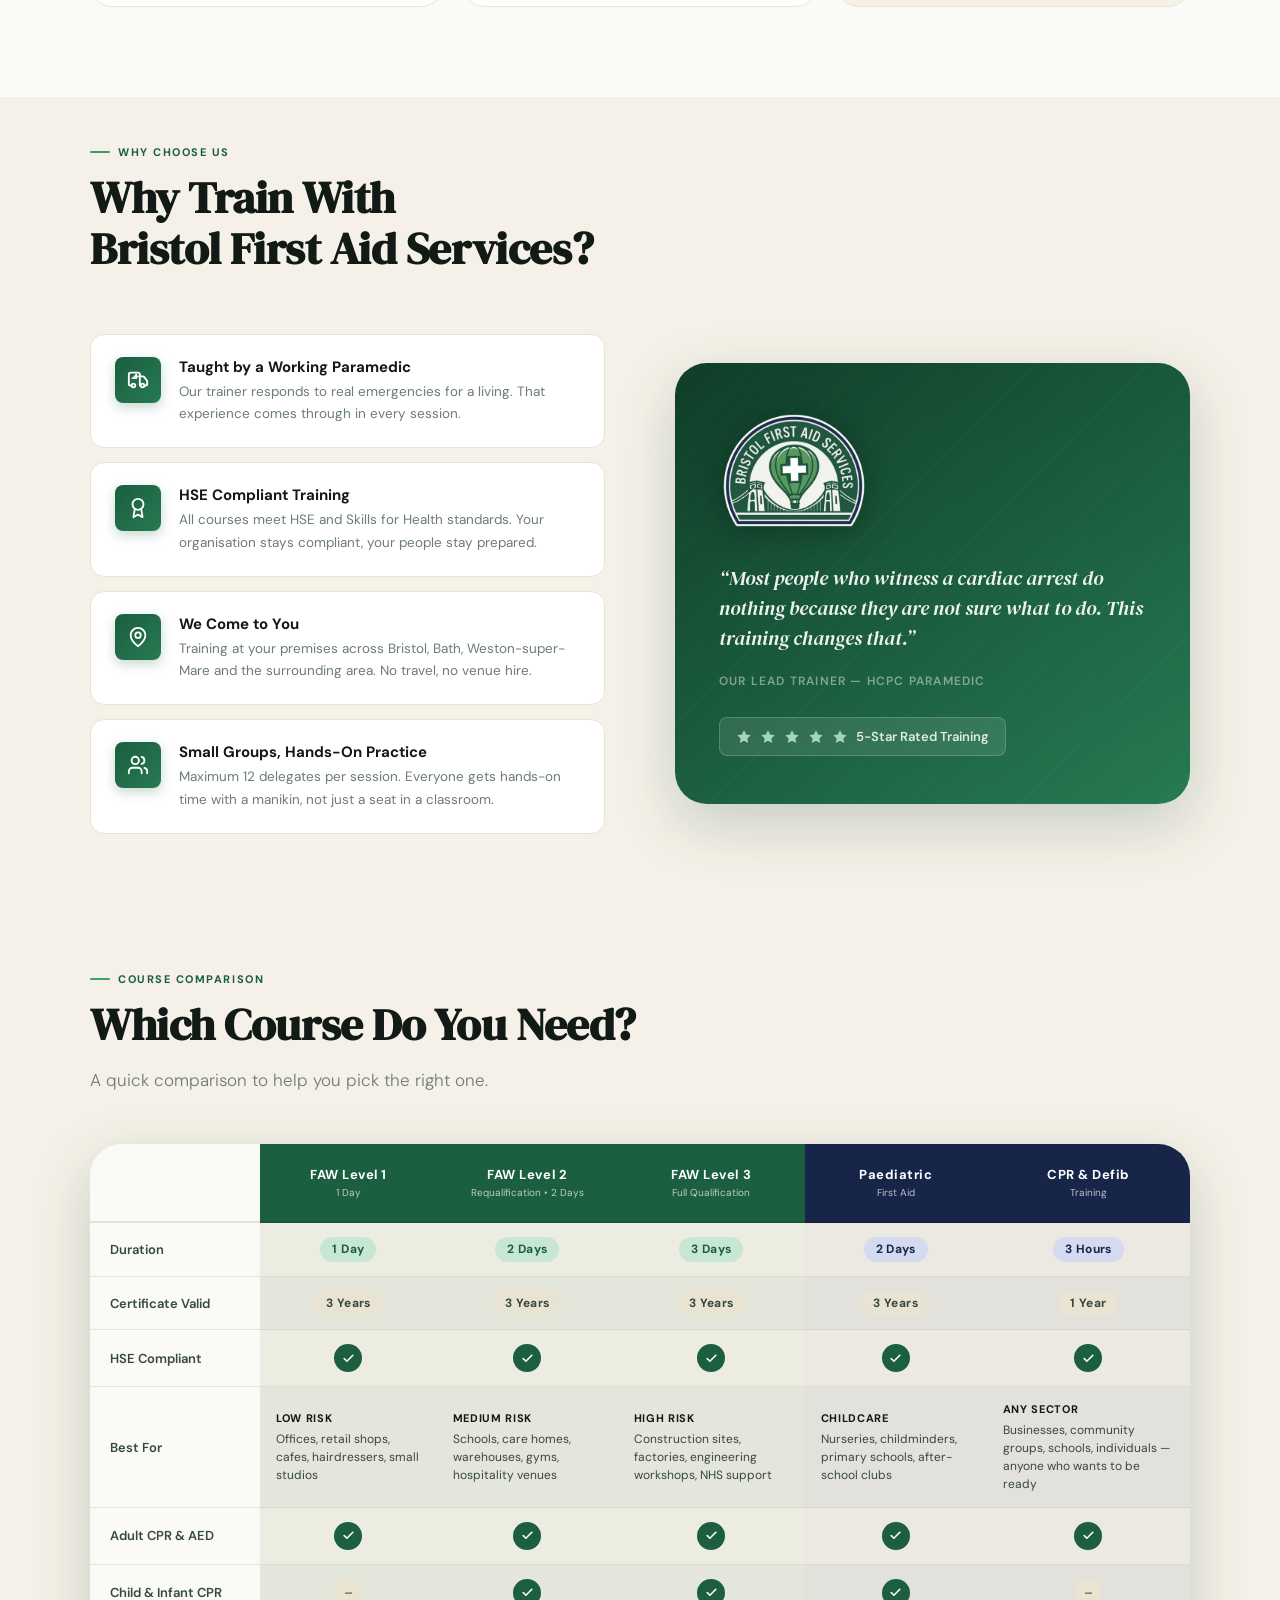
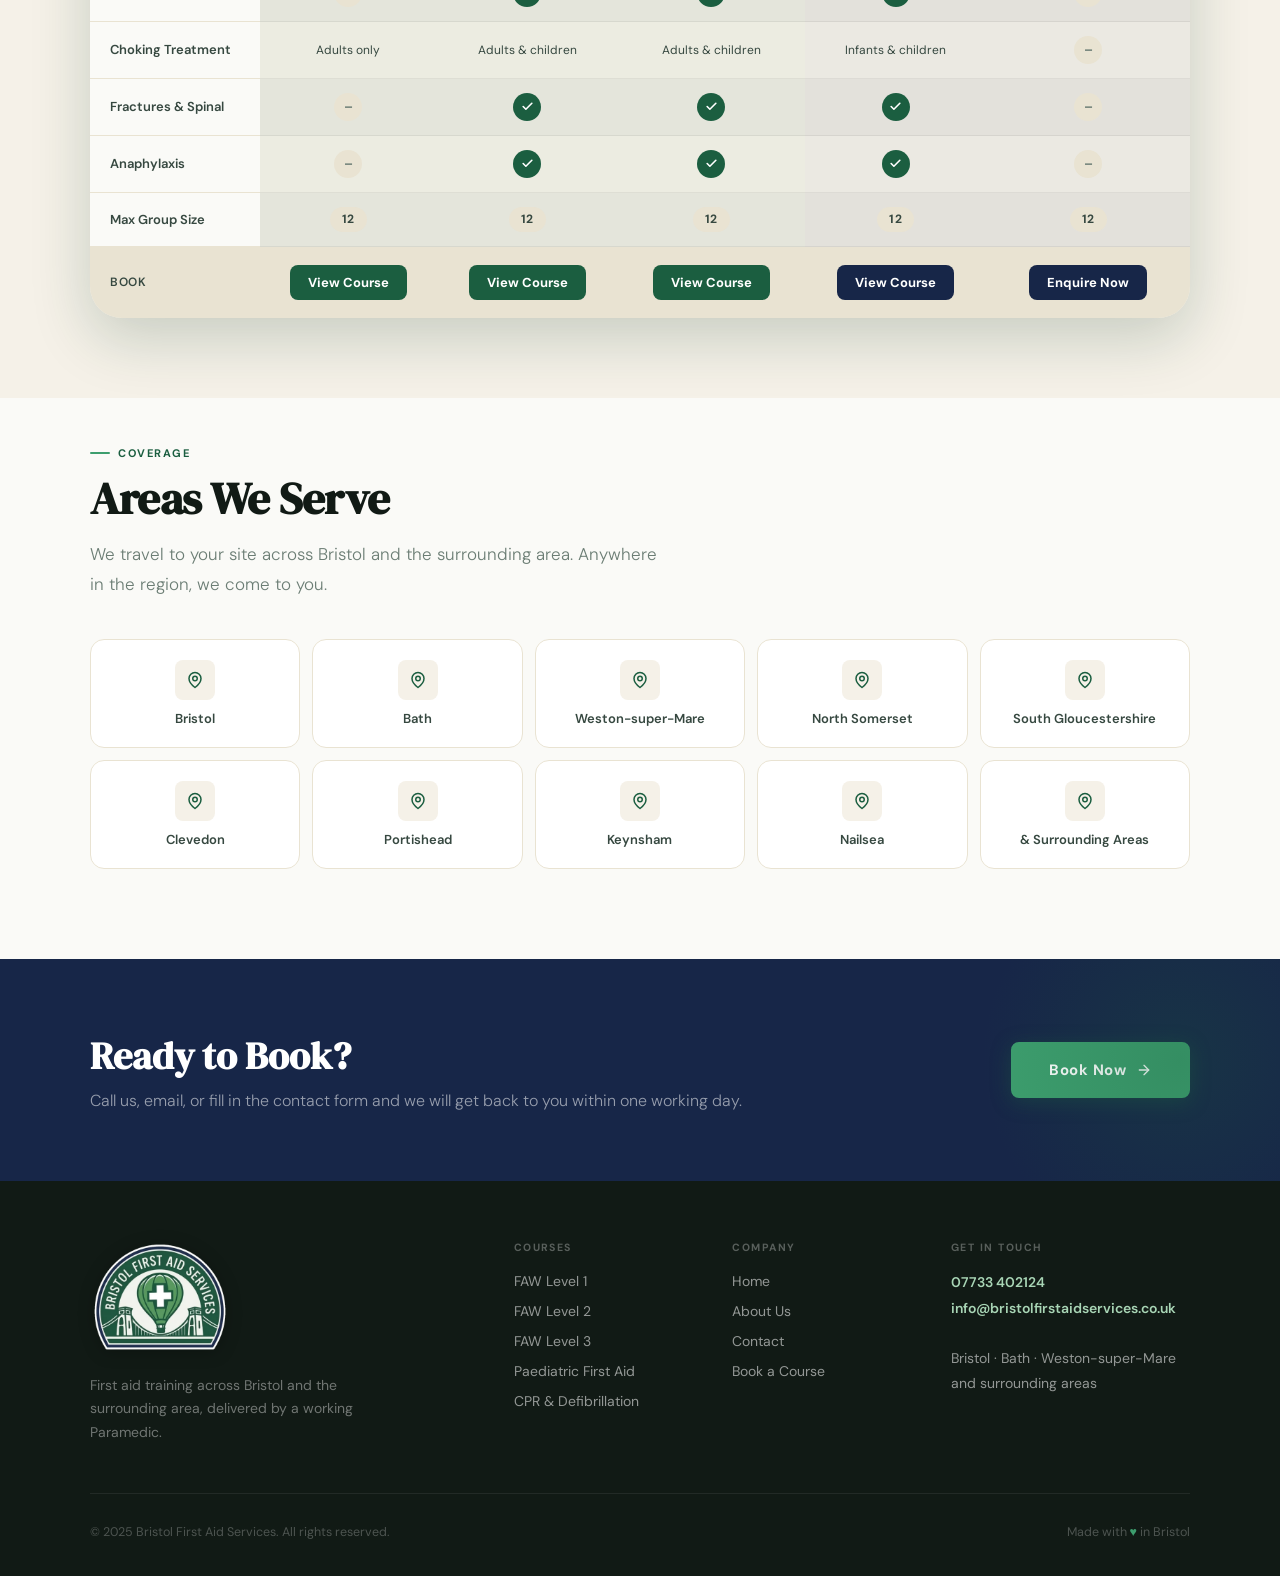
==== commit 7c3d4f75: "Add files via upload" ====
--- a/index.html
+++ b/index.html
@@ -84,7 +84,7 @@
         Trained Paramedic &middot; Bristol &amp; Surrounding Areas
       </div>
       <h1>First Aid Training<br><em>Paramedic-Led</em></h1>
-      <p class="hero-desc">Professional, accredited first aid courses delivered by a qualified Paramedic. Serving businesses, schools and communities across Bristol, Bath, Weston-super-Mare and beyond.</p>
+      <p class="hero-desc">First aid training delivered by a working Paramedic, at your premises across Bristol, Bath, Weston-super-Mare and the surrounding area.</p>
       <div class="hero-btns">
         <a href="contact.html" class="btn-hero-primary">
           Book a Course
@@ -105,23 +105,23 @@
   <div class="trust-inner">
     <div class="trust-item">
       <div class="trust-icon-wrap"><svg width="18" height="18" style="color:white"><use href="#ico-ambulance"/></svg></div>
-      <div><strong>Paramedic-Led Training</strong><span>Real clinical experience in every session</span></div>
+      <div><strong>Paramedic-Led Training</strong><span>Taught by a working Paramedic</span></div>
     </div>
     <div class="trust-item">
       <div class="trust-icon-wrap"><svg width="18" height="18" style="color:white"><use href="#ico-award"/></svg></div>
-      <div><strong>HSE Compliant</strong><span>Nationally recognised standards</span></div>
+      <div><strong>HSE Compliant</strong><span>Meets HSE requirements</span></div>
     </div>
     <div class="trust-item">
       <div class="trust-icon-wrap"><svg width="18" height="18" style="color:white"><use href="#ico-pin"/></svg></div>
-      <div><strong>We Come to You</strong><span>On-site across Bristol &amp; surroundings</span></div>
+      <div><strong>We Come to You</strong><span>Training at your premises</span></div>
     </div>
     <div class="trust-item">
       <div class="trust-icon-wrap"><svg width="18" height="18" style="color:white"><use href="#ico-users"/></svg></div>
-      <div><strong>Small Group Sessions</strong><span>Individual attention for every delegate</span></div>
+      <div><strong>Small Group Sessions</strong><span>Max 12 delegates per session</span></div>
     </div>
     <div class="trust-item">
       <div class="trust-icon-wrap"><svg width="18" height="18" style="color:white"><use href="#ico-shield"/></svg></div>
-      <div><strong>HSE Compliant</strong><span>Meets Health &amp; Safety Executive standards</span></div>
+      <div><strong>HSE Compliant</strong><span>All courses meet HSE first aid guidelines</span></div>
     </div>
   </div>
 </div>
@@ -130,7 +130,7 @@
   <div class="container">
     <div class="eyebrow">Accredited Training</div>
     <h2 class="section-heading">Our Courses</h2>
-    <p class="section-lead">From emergency workplace first aid to paediatric and CPR training &mdash; HSE compliant and delivered at your premises.</p>
+    <p class="section-lead">Workplace first aid, paediatric, and CPR courses delivered on-site by a qualified Paramedic. All training meets HSE requirements.</p>
     <div class="courses-grid">
 
       <a class="course-card" href="fa-level1.html">
@@ -138,7 +138,7 @@
         <div class="card-body">
           <div class="card-icon-wrap"><svg width="26" height="26" style="color:var(--forest)"><use href="#ico-cross"/></svg></div>
           <h3>First Aid at Work &mdash; Level 1</h3>
-          <p>An introduction to first aid essentials covering core skills for lower-risk workplaces, delivered in a focused one-day session.</p>
+          <p>Core first aid skills for lower-risk workplaces. Covers CPR, choking, bleeding, shock and minor injuries in a single day.</p>
           <div class="card-meta">
             <div class="card-duration"><svg width="13" height="13" style="color:var(--ink-light)"><use href="#ico-clock"/></svg> 1 Day</div>
             <div class="card-arrow"><svg width="14" height="14" style="color:white"><use href="#ico-arrow-right"/></svg></div>
@@ -151,7 +151,7 @@
         <div class="card-body">
           <div class="card-icon-wrap"><svg width="26" height="26" style="color:var(--forest)"><use href="#ico-shield"/></svg></div>
           <h3>First Aid Requalification &mdash; Level 2</h3>
-          <p>A comprehensive two-day requalification for those who have previously completed Level 3 First Aid at Work and need to renew their training before it expires.</p>
+          <p>Two-day renewal course for those with an existing Level 3 FAW certificate that is due to expire.</p>
           <div class="card-meta">
             <div class="card-duration"><svg width="13" height="13" style="color:var(--ink-light)"><use href="#ico-clock"/></svg> 2 Days</div>
             <div class="card-arrow"><svg width="14" height="14" style="color:white"><use href="#ico-arrow-right"/></svg></div>
@@ -164,7 +164,7 @@
         <div class="card-body">
           <div class="card-icon-wrap"><svg width="26" height="26" style="color:var(--forest)"><use href="#ico-ambulance"/></svg></div>
           <h3>First Aid at Work &mdash; Level 3</h3>
-          <p>The gold standard full FAW qualification. Required for high-risk workplaces, delivering the deepest clinical grounding.</p>
+          <p>Full three-day First Aid at Work qualification for high-risk workplaces. Required by the HSE for many industries.</p>
           <div class="card-meta">
             <div class="card-duration"><svg width="13" height="13" style="color:var(--ink-light)"><use href="#ico-clock"/></svg> 3 Full Days</div>
             <div class="card-arrow"><svg width="14" height="14" style="color:white"><use href="#ico-arrow-right"/></svg></div>
@@ -177,7 +177,7 @@
         <div class="card-body">
           <div class="card-icon-wrap"><svg width="26" height="26" style="color:var(--navy)"><use href="#ico-child"/></svg></div>
           <h3>Paediatric First Aid</h3>
-          <p>Specialist training for anyone working with infants and children. Ofsted-compliant, covering paediatric-specific emergencies.</p>
+          <p>Two-day course for childcare professionals and school staff. Covers infant and child CPR, choking, seizures and more. Ofsted-compliant.</p>
           <div class="card-meta">
             <div class="card-duration"><svg width="13" height="13" style="color:var(--ink-light)"><use href="#ico-clock"/></svg> 2 Full Days</div>
             <div class="card-arrow" style="background:var(--navy)"><svg width="14" height="14" style="color:white"><use href="#ico-arrow-right"/></svg></div>
@@ -190,7 +190,7 @@
         <div class="card-body">
           <div class="card-icon-wrap"><svg width="26" height="26" style="color:var(--navy)"><use href="#ico-cross"/></svg></div>
           <h3>CPR &amp; Defibrillation Training</h3>
-          <p>Hands-on CPR and AED defibrillator training suitable for any sector or individual. HSE compliant and delivered at your premises.</p>
+          <p>Practical CPR and defibrillator training for any workplace or individual. Completed in half a day, at your premises.</p>
           <div class="card-meta">
             <div class="card-duration"><svg width="13" height="13" style="color:var(--ink-light)"><use href="#ico-clock"/></svg> 3 Hours</div>
             <div class="card-arrow" style="background:var(--navy)"><svg width="14" height="14" style="color:white"><use href="#ico-arrow-right"/></svg></div>
@@ -203,7 +203,7 @@
         <div class="card-body">
           <div class="card-icon-wrap"><svg width="26" height="26" style="color:var(--gold)"><use href="#ico-settings"/></svg></div>
           <h3>Bespoke Training</h3>
-          <p>Need something tailored? We can develop a custom course to fit your specific requirements, sector and schedule.</p>
+          <p>Need something different? We can put together a course to fit your sector, team size and schedule.</p>
           <div class="card-meta">
             <div class="card-duration" style="color:var(--gold);background:rgba(201,168,76,.12)"><svg width="13" height="13"><use href="#ico-phone"/></svg> Get in touch</div>
             <div class="card-arrow" style="background:var(--gold)"><svg width="14" height="14" style="color:white"><use href="#ico-arrow-right"/></svg></div>
@@ -218,35 +218,35 @@
 <div class="section section-alt section-home fade-in-2">
   <div class="container">
     <div class="eyebrow">Why Choose Us</div>
-    <h2 class="section-heading">Paramedic-Led. Practical.<br>Genuinely Life-Saving.</h2>
+    <h2 class="section-heading">Why Train With<br>Bristol First Aid Services?</h2>
     <div class="why-layout">
       <div class="why-cards">
         <div class="why-card">
           <div class="why-card-icon"><svg width="22" height="22" style="color:white"><use href="#ico-ambulance"/></svg></div>
           <div>
-            <h4>Taught by a Qualified Paramedic</h4>
-            <p>Front-line emergency experience sets our training apart &mdash; grounded in real clinical knowledge, not just theory.</p>
+            <h4>Taught by a Working Paramedic</h4>
+            <p>Our trainer responds to real emergencies for a living. That experience comes through in every session.</p>
           </div>
         </div>
         <div class="why-card">
           <div class="why-card-icon"><svg width="22" height="22" style="color:white"><use href="#ico-award"/></svg></div>
           <div>
-            <h4>Fully Accredited Qualifications</h4>
-            <p>All courses meet HSE and Skills for Health standards, keeping your organisation fully compliant.</p>
+            <h4>HSE Compliant Training</h4>
+            <p>All courses meet HSE and Skills for Health standards. Your organisation stays compliant, your people stay prepared.</p>
           </div>
         </div>
         <div class="why-card">
           <div class="why-card-icon"><svg width="22" height="22" style="color:white"><use href="#ico-pin"/></svg></div>
           <div>
-            <h4>We Come to Your Premises</h4>
-            <p>Training delivered on-site across Bristol, Bath, Weston-super-Mare and surrounding areas &mdash; convenient and cost-effective.</p>
+            <h4>We Come to You</h4>
+            <p>Training at your premises across Bristol, Bath, Weston-super-Mare and the surrounding area. No travel, no venue hire.</p>
           </div>
         </div>
         <div class="why-card">
           <div class="why-card-icon"><svg width="22" height="22" style="color:white"><use href="#ico-users"/></svg></div>
           <div>
-            <h4>Small Group, Hands-On Sessions</h4>
-            <p>Intimate group sizes mean every delegate gets individual attention, building real confidence and skill retention.</p>
+            <h4>Small Groups, Hands-On Practice</h4>
+            <p>Maximum 12 delegates per session. Everyone gets hands-on time with a manikin, not just a seat in a classroom.</p>
           </div>
         </div>
       </div>
@@ -255,8 +255,8 @@
           <div class="why-panel-pattern"></div>
           <div class="why-panel-content">
             <picture><source srcset="assets/logo.webp" type="image/webp"><img class="why-logo" src="assets/logo.png" alt="Bristol First Aid Services" width="200" height="164"></picture>
-            <p class="why-quote">&ldquo;Every second counts in an emergency. The training I deliver could genuinely save the life of someone you love.&rdquo;</p>
-            <p class="why-cite">&mdash; Our Lead Trainer, Paramedic</p>
+            <p class="why-quote">&ldquo;Most people who witness a cardiac arrest do nothing because they are not sure what to do. This training changes that.&rdquo;</p>
+            <p class="why-cite">Our Lead Trainer &mdash; HCPC Paramedic</p>
             <div class="why-badge">
               <svg width="16" height="16" style="color:var(--accent)"><use href="#ico-star"/></svg>
               <svg width="16" height="16" style="color:var(--accent)"><use href="#ico-star"/></svg>
@@ -277,8 +277,8 @@
     <div class="compare-intro">
       <div>
         <div class="eyebrow">Course Comparison</div>
-        <h2 class="section-heading">Not Sure Which Course is Right for You?</h2>
-        <p class="section-lead">Compare all five courses side by side to find the perfect fit.</p>
+        <h2 class="section-heading">Which Course Do You Need?</h2>
+        <p class="section-lead">A quick comparison to help you pick the right one.</p>
       </div>
     </div>
     <div class="compare-scroll">
@@ -395,7 +395,7 @@
   <div class="container">
     <div class="eyebrow">Coverage</div>
     <h2 class="section-heading">Areas We Serve</h2>
-    <p class="section-lead">Based in Bristol and covering the wider region &mdash; bringing professional first aid training directly to you.</p>
+    <p class="section-lead">We travel to your site across Bristol and the surrounding area. Anywhere in the region, we come to you.</p>
     <div class="areas-grid">
       <div class="area-card"><div class="area-icon-wrap"><svg width="18" height="18" style="color:var(--forest)"><use href="#ico-pin"/></svg></div><span>Bristol</span></div>
       <div class="area-card"><div class="area-icon-wrap"><svg width="18" height="18" style="color:var(--forest)"><use href="#ico-pin"/></svg></div><span>Bath</span></div>
@@ -413,8 +413,8 @@
 <div class="cta-strip">
   <div class="cta-inner">
     <div>
-      <h2>Ready to Book Your Training?</h2>
-      <p>Get in touch and we will work with you to find the right course, date and format for your organisation.</p>
+      <h2>Ready to Book?</h2>
+      <p>Call us, email, or fill in the contact form and we will get back to you within one working day.</p>
     </div>
     <a href="contact.html" class="btn-cta">Book Now <svg width="16" height="16" style="color:white"><use href="#ico-arrow-right"/></svg></a>
   </div>
@@ -423,7 +423,7 @@
   <div class="footer-grid">
     <div class="footer-brand">
       <picture><source srcset="assets/logo.webp" type="image/webp"><img src="assets/logo.png" alt="Bristol First Aid Services" width="200" height="164"></picture>
-      <p>Professional first aid training across Bristol and the surrounding region, delivered by a qualified Paramedic.</p>
+      <p>First aid training across Bristol and the surrounding area, delivered by a working Paramedic.</p>
     </div>
     <div>
       <h5>Courses</h5>
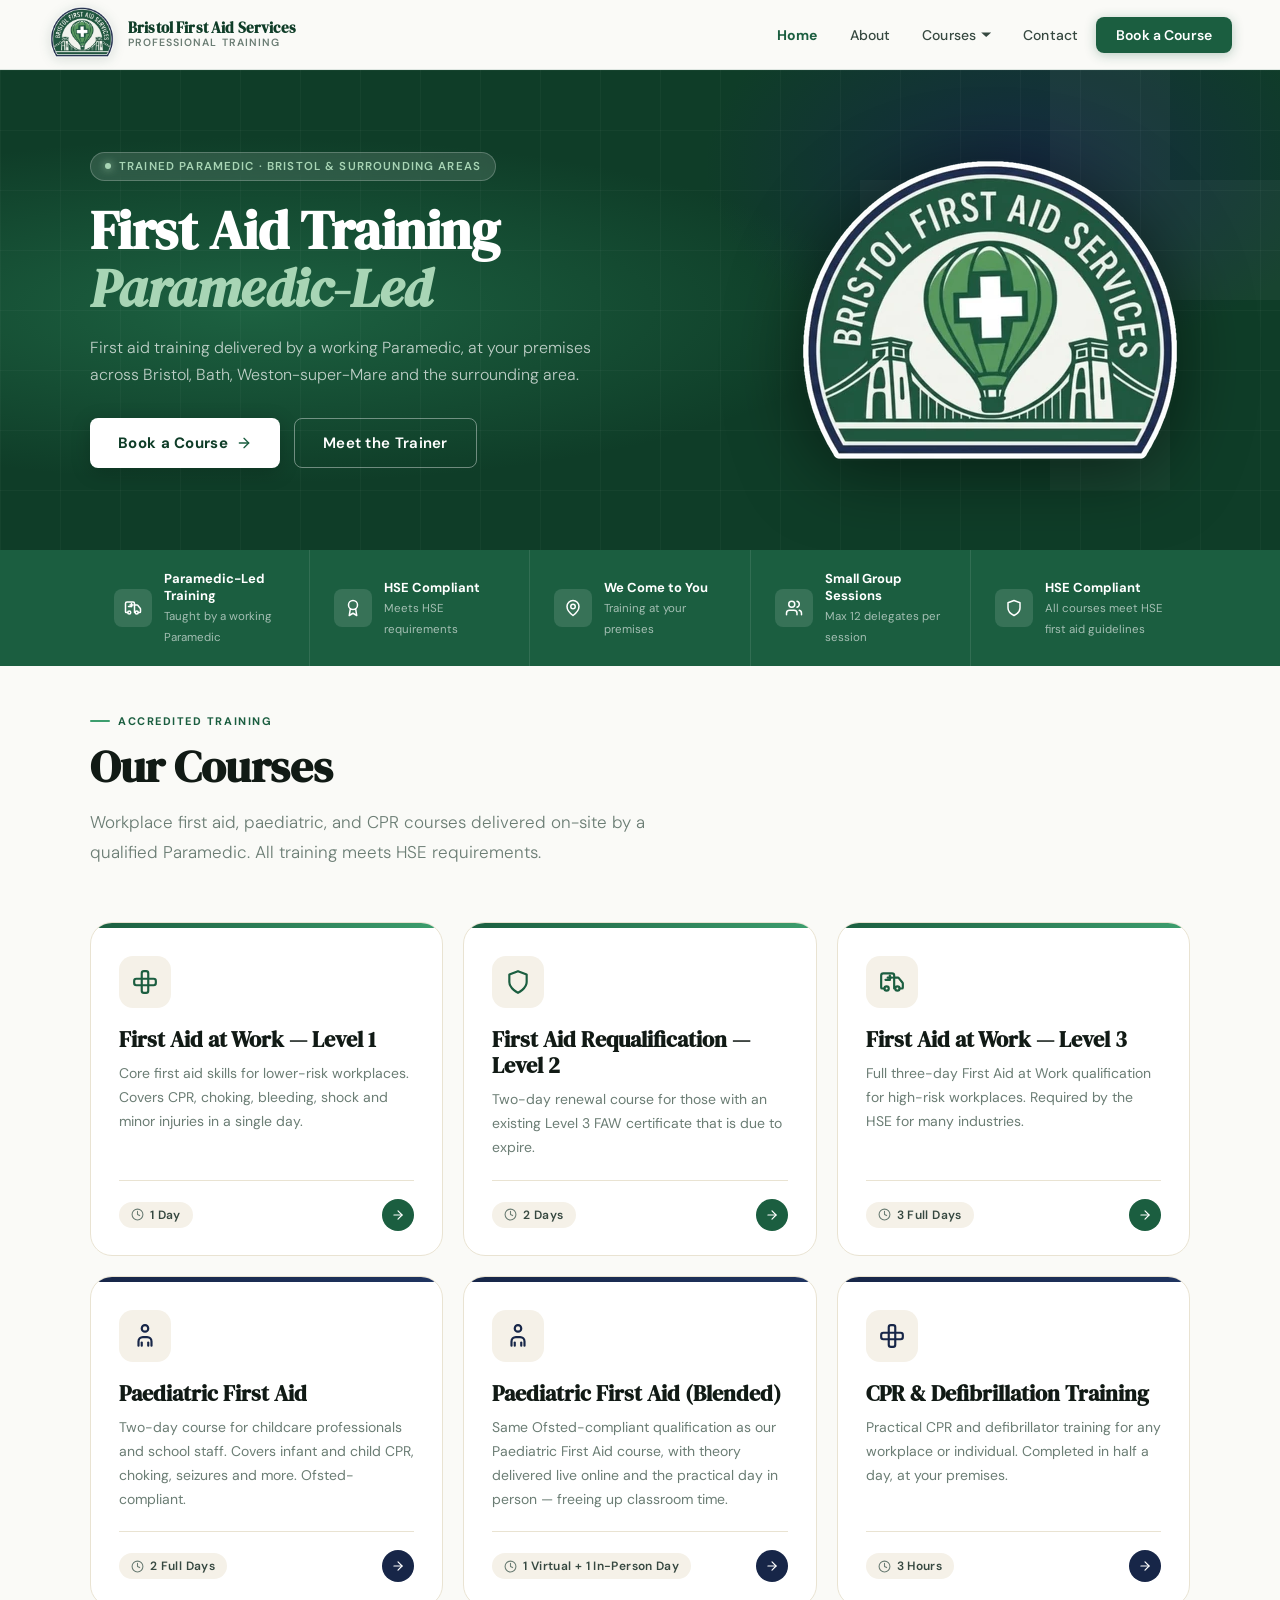
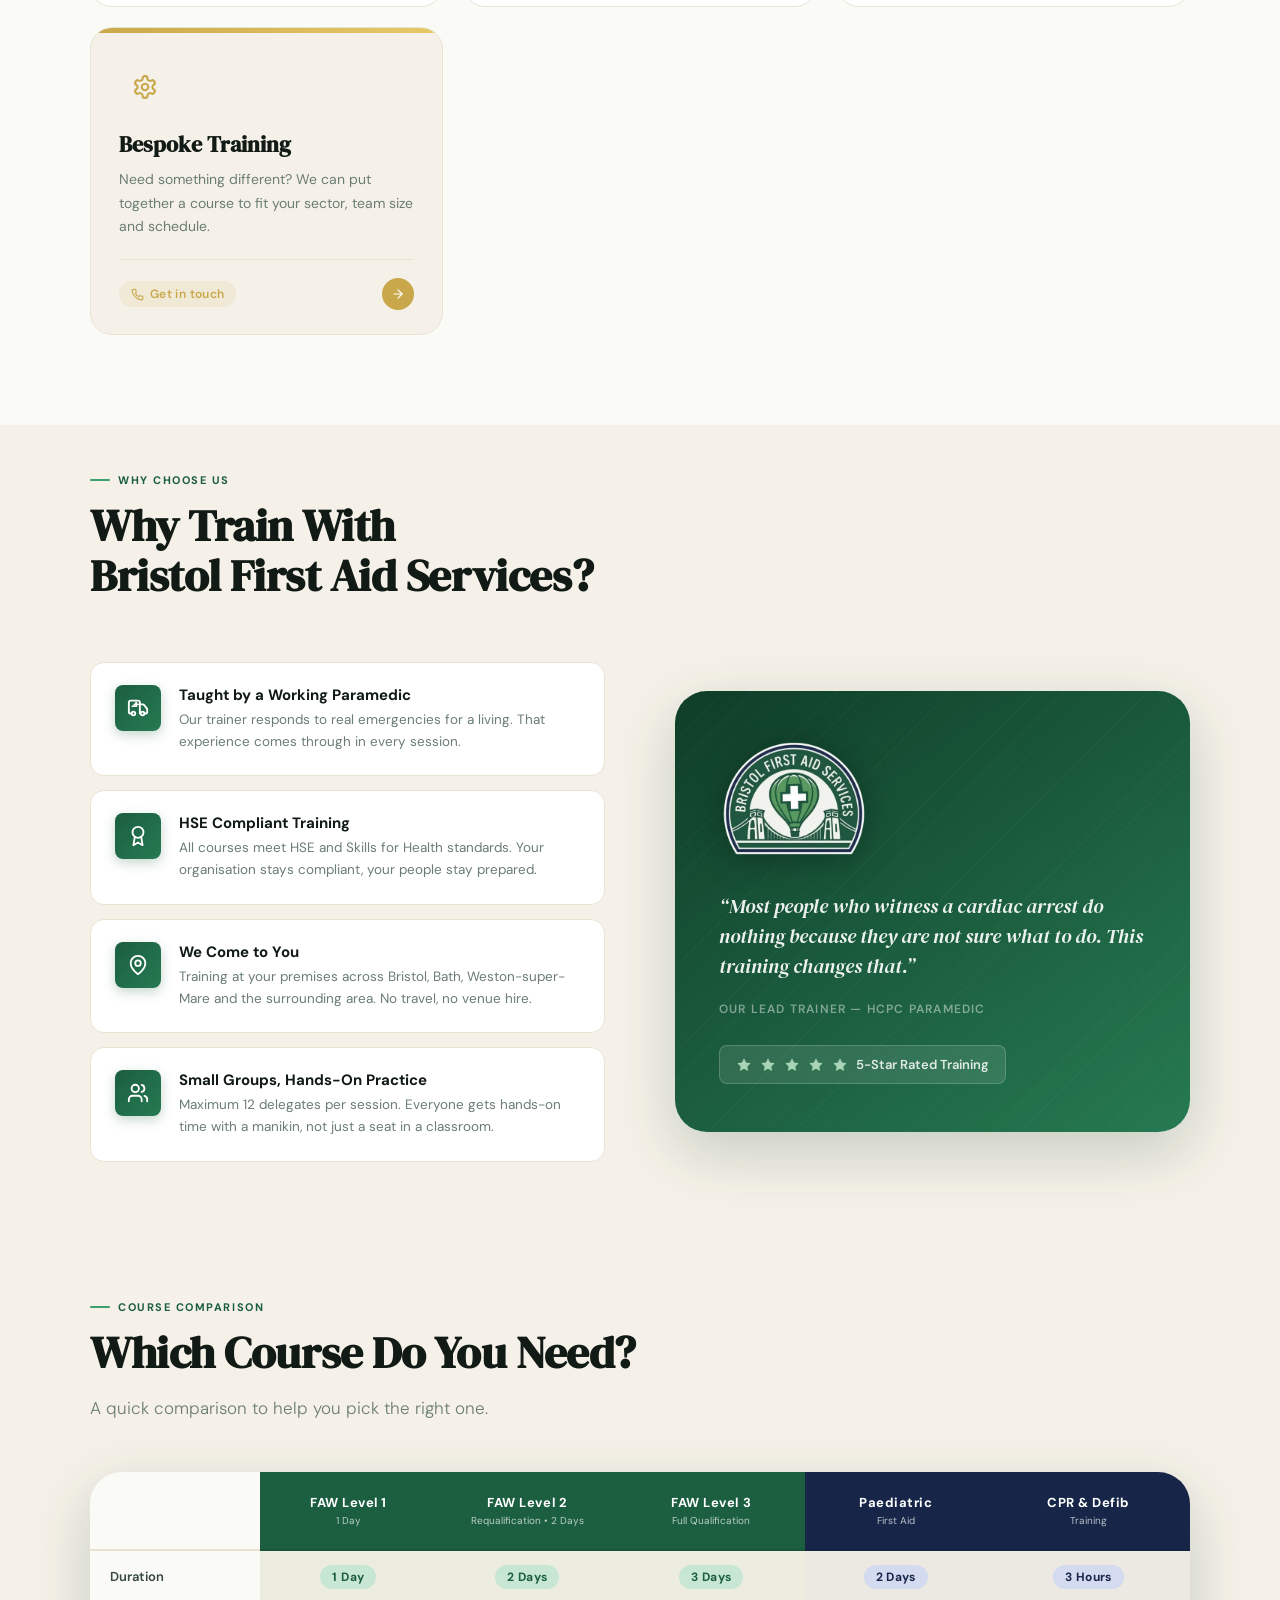
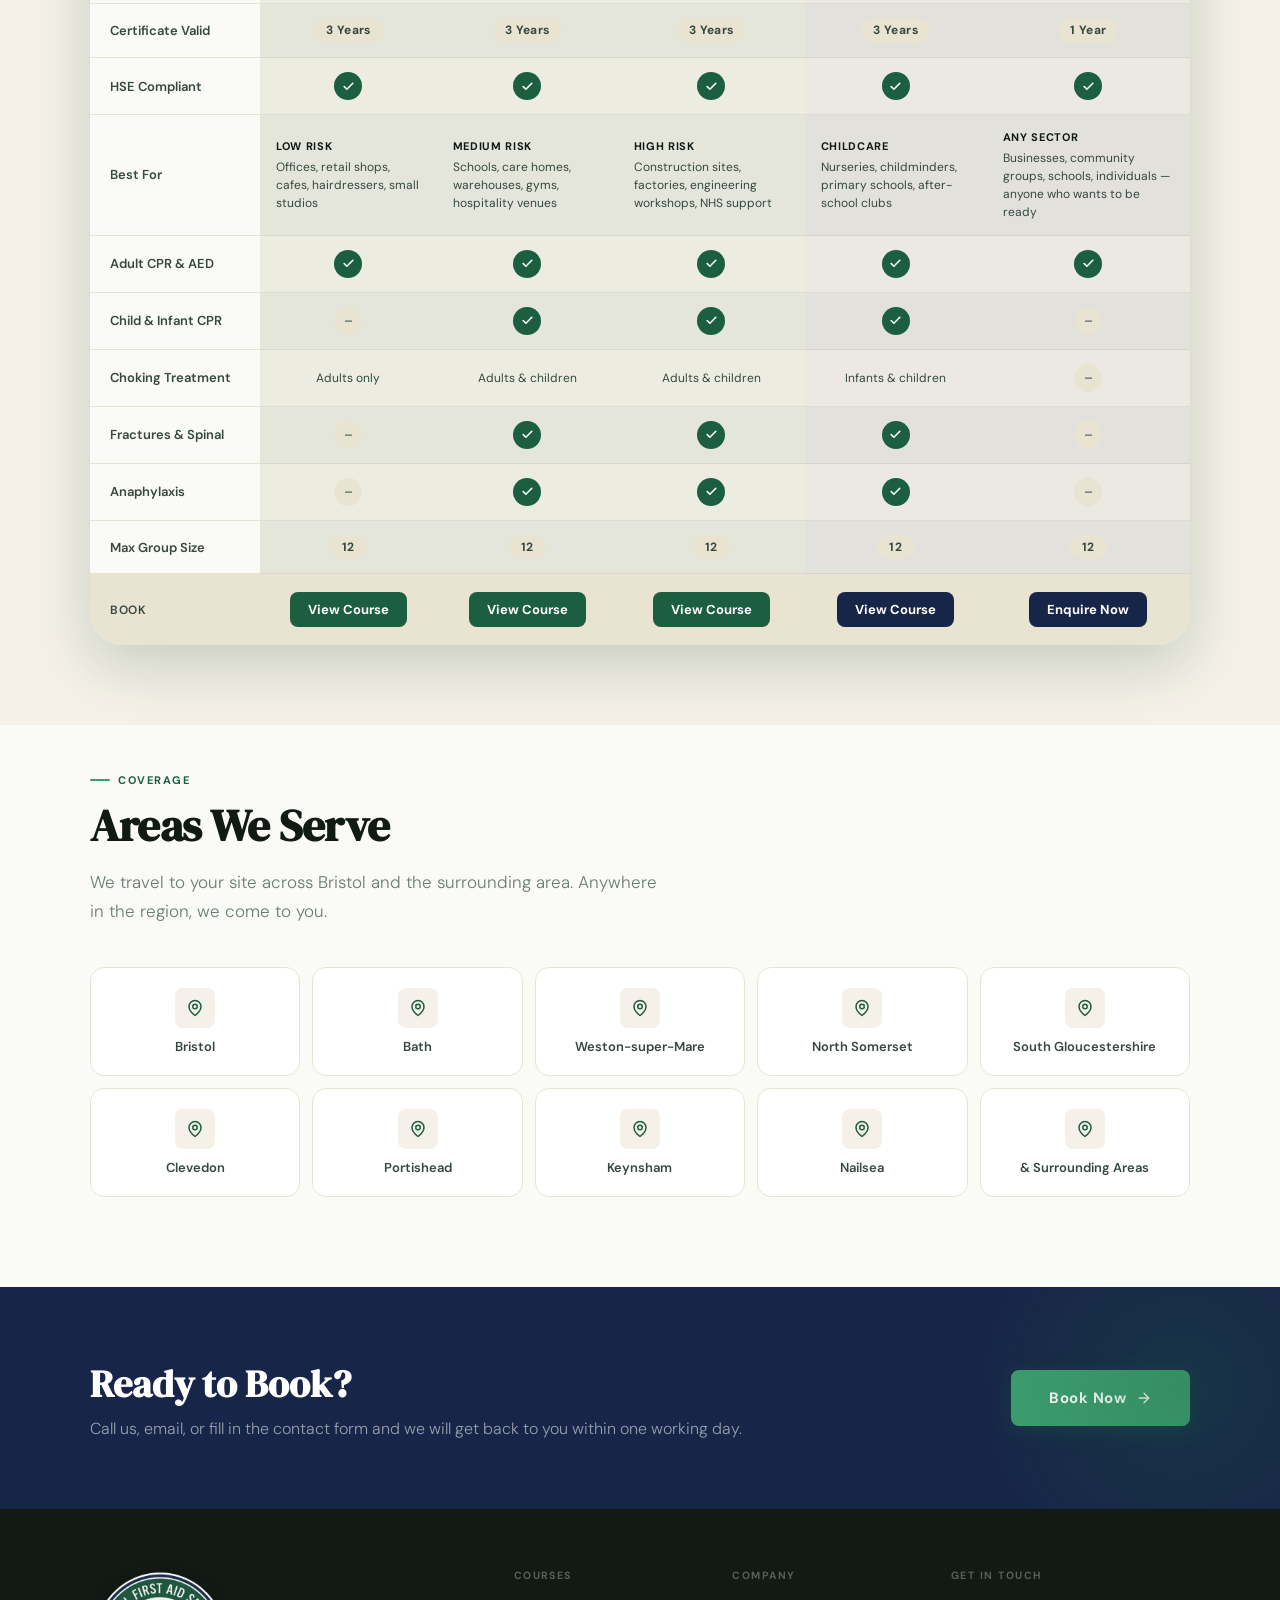
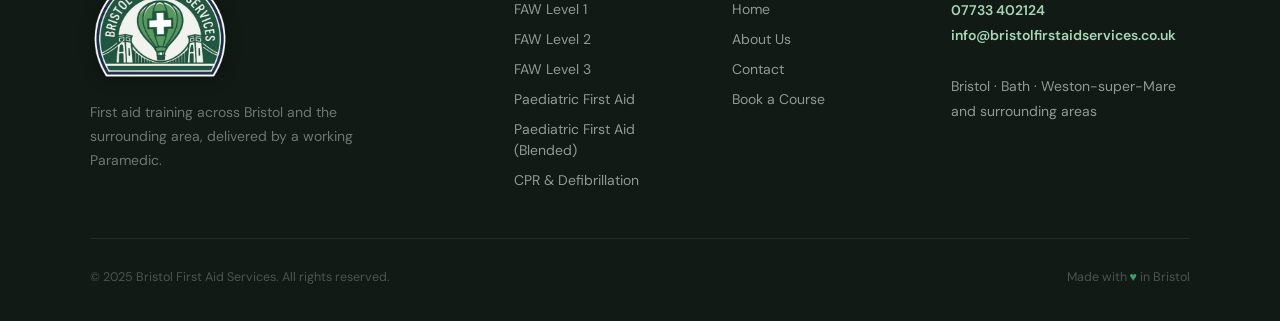
==== commit 846ffffa: "Add Paediatric-Blended" ====
--- a/index.html
+++ b/index.html
@@ -3,12 +3,42 @@
 <head>
 <meta charset="UTF-8">
 <meta name="viewport" content="width=device-width,initial-scale=1.0">
-<meta name="description" content="Professional first aid training across Bristol, Bath and Weston-super-Mare. Delivered by a qualified Paramedic. HSE compliant.">
-<title>Home | Bristol First Aid Services</title>
+<meta name="description" content="Ofqual-accredited first aid training delivered on-site by an HCPC-registered Paramedic. Covering Bristol, Bath, Weston-super-Mare and North Somerset. HSE compliant.">
+<title>First Aid Training Bristol | Bristol First Aid Services</title>
+<link rel="canonical" href="https://bristolfirstaidservices.co.uk/">
 <link rel="preconnect" href="https://fonts.googleapis.com">
 <link rel="preconnect" href="https://fonts.gstatic.com" crossorigin>
 <link href="https://fonts.googleapis.com/css2?family=DM+Serif+Display:ital@0;1&family=DM+Sans:opsz,wght@9..40,300;9..40,400;9..40,500;9..40,600;9..40,700&display=swap" rel="stylesheet">
 <link rel="stylesheet" href="assets/style.css">
+<script type="application/ld+json">
+{
+  "@context": "https://schema.org",
+  "@type": "LocalBusiness",
+  "@id": "https://bristolfirstaidservices.co.uk/#business",
+  "name": "Bristol First Aid Services",
+  "description": "On-site first aid training delivered by an HCPC-registered Paramedic, covering Bristol, Bath, Weston-super-Mare, North Somerset, South Gloucestershire and the surrounding area.",
+  "url": "https://bristolfirstaidservices.co.uk/",
+  "telephone": "+447733402124",
+  "email": "info@bristolfirstaidservices.co.uk",
+  "image": "https://bristolfirstaidservices.co.uk/assets/logo.png",
+  "areaServed": [
+    {"@type": "City", "name": "Bristol"},
+    {"@type": "City", "name": "Bath"},
+    {"@type": "City", "name": "Weston-super-Mare"},
+    {"@type": "AdministrativeArea", "name": "North Somerset"},
+    {"@type": "AdministrativeArea", "name": "South Gloucestershire"},
+    {"@type": "City", "name": "Clevedon"},
+    {"@type": "City", "name": "Portishead"},
+    {"@type": "City", "name": "Keynsham"},
+    {"@type": "City", "name": "Nailsea"}
+  ],
+  "founder": {
+    "@type": "Person",
+    "name": "Phil",
+    "jobTitle": "HCPC-registered Paramedic and First Aid Trainer"
+  }
+}
+</script>
 </head>
 <body>
 <svg xmlns="http://www.w3.org/2000/svg" style="display:none" aria-hidden="true">
@@ -61,6 +91,10 @@
           <span class="menu-icon"><svg width="14" height="14" style="color:var(--navy)"><use href="#ico-child"/></svg></span>
           Paediatric First Aid
         </a></li>
+        <li><a href="paediatric-blended.html" role="menuitem">
+          <span class="menu-icon"><svg width="14" height="14" style="color:var(--navy)"><use href="#ico-child"/></svg></span>
+          Paediatric First Aid (Blended)
+        </a></li>
         <li><a href="contact.html" role="menuitem">
           <span class="menu-icon"><svg width="14" height="14" style="color:var(--navy)"><use href="#ico-cross"/></svg></span>
           CPR &amp; Defibrillation Training
@@ -185,6 +219,19 @@
         </div>
       </a>
 
+      <a class="course-card" href="paediatric-blended.html">
+        <div class="card-stripe navy-stripe"></div>
+        <div class="card-body">
+          <div class="card-icon-wrap"><svg width="26" height="26" style="color:var(--navy)"><use href="#ico-child"/></svg></div>
+          <h3>Paediatric First Aid (Blended)</h3>
+          <p>Same Ofsted-compliant qualification as our Paediatric First Aid course, with theory delivered live online and the practical day in person &mdash; freeing up classroom time.</p>
+          <div class="card-meta">
+            <div class="card-duration"><svg width="13" height="13" style="color:var(--ink-light)"><use href="#ico-clock"/></svg> 1 Virtual + 1 In-Person Day</div>
+            <div class="card-arrow" style="background:var(--navy)"><svg width="14" height="14" style="color:white"><use href="#ico-arrow-right"/></svg></div>
+          </div>
+        </div>
+      </a>
+
       <a class="course-card" href="contact.html">
         <div class="card-stripe navy-stripe"></div>
         <div class="card-body">
@@ -432,6 +479,7 @@
         <li><a href="fa-level2.html">FAW Level 2</a></li>
         <li><a href="fa-level3.html">FAW Level 3</a></li>
         <li><a href="paediatric.html">Paediatric First Aid</a></li>
+        <li><a href="paediatric-blended.html">Paediatric First Aid (Blended)</a></li>
         <li><a href="contact.html">CPR &amp; Defibrillation</a></li>
       </ul>
     </div>
--- a/assets/style.css
+++ b/assets/style.css
@@ -222,6 +222,10 @@
 #success-msg{display:none;background:var(--cream);border:2px solid var(--forest);border-radius:var(--r-md);padding:28px}
 #success-msg h3{font-family:'DM Serif Display',serif;font-size:22px;color:var(--forest);margin-bottom:8px}
 #success-msg p{font-size:15px;color:var(--ink-mid);line-height:1.6}
+#form-error-msg{display:none;background:#FBEAE9;border:2px solid #B3261E;border-radius:var(--r-md);padding:28px;margin-top:18px}
+#form-error-msg h3{font-family:'DM Serif Display',serif;font-size:22px;color:#B3261E;margin-bottom:8px}
+#form-error-msg p{font-size:15px;color:var(--ink-mid);line-height:1.6}
+#form-error-msg a{color:#B3261E;font-weight:700}
 
 /* ── HOME HERO ── */
 .hero{position:relative;overflow:hidden;background:var(--forest-dark);padding:0 48px;min-height:480px;display:flex;align-items:stretch}
@@ -332,3 +336,14 @@
   .compare-section.section-home{padding-top:40px}
   .compare-intro{grid-template-columns:1fr}
 }
+/* FAQ section (course pages) */
+.faq-list{display:flex;flex-direction:column;gap:14px;margin-top:24px;max-width:760px}
+.faq-item{background:var(--cream);border:1px solid var(--cream-dark);border-radius:var(--r-md);padding:22px 24px}
+.faq-item h3{font-family:'DM Serif Display',serif;font-size:17px;color:var(--ink);margin-bottom:8px}
+.faq-item p{font-size:14.5px;color:var(--ink-mid);line-height:1.65;font-weight:300;margin:0}
+/* Course cross-sell callout (e.g. Paediatric <-> Paediatric Blended) */
+.course-callout{display:flex;align-items:flex-start;gap:14px;background:var(--forest-pale);border:1px solid var(--cream-dark);border-radius:var(--r-md);padding:20px 22px;margin:28px 0}
+.course-callout .callout-icon-wrap{flex-shrink:0;width:36px;height:36px;border-radius:50%;background:var(--forest);display:flex;align-items:center;justify-content:center}
+.course-callout strong{display:block;color:var(--ink);margin-bottom:4px}
+.course-callout p{margin:0;font-size:14.5px;color:var(--ink-mid);line-height:1.6;font-weight:300}
+.course-callout a{color:var(--forest);font-weight:700;text-decoration:underline}
